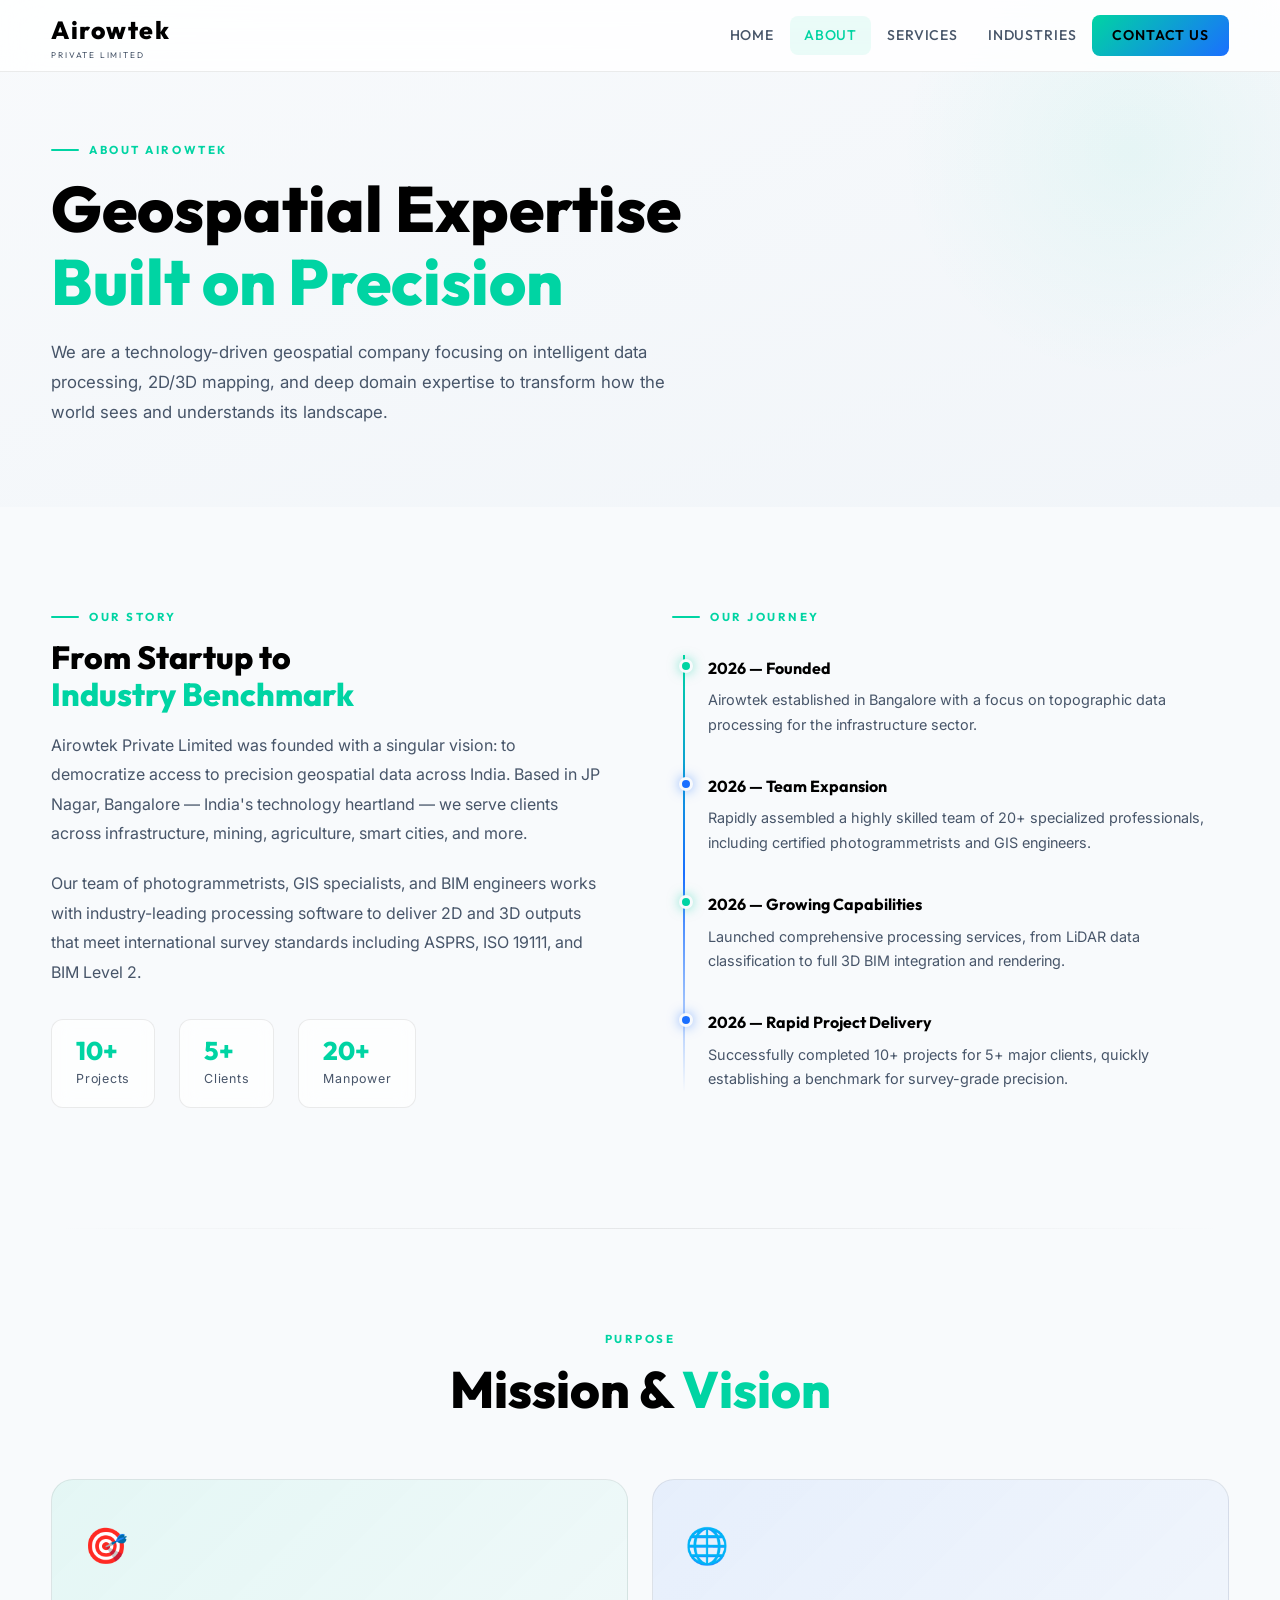
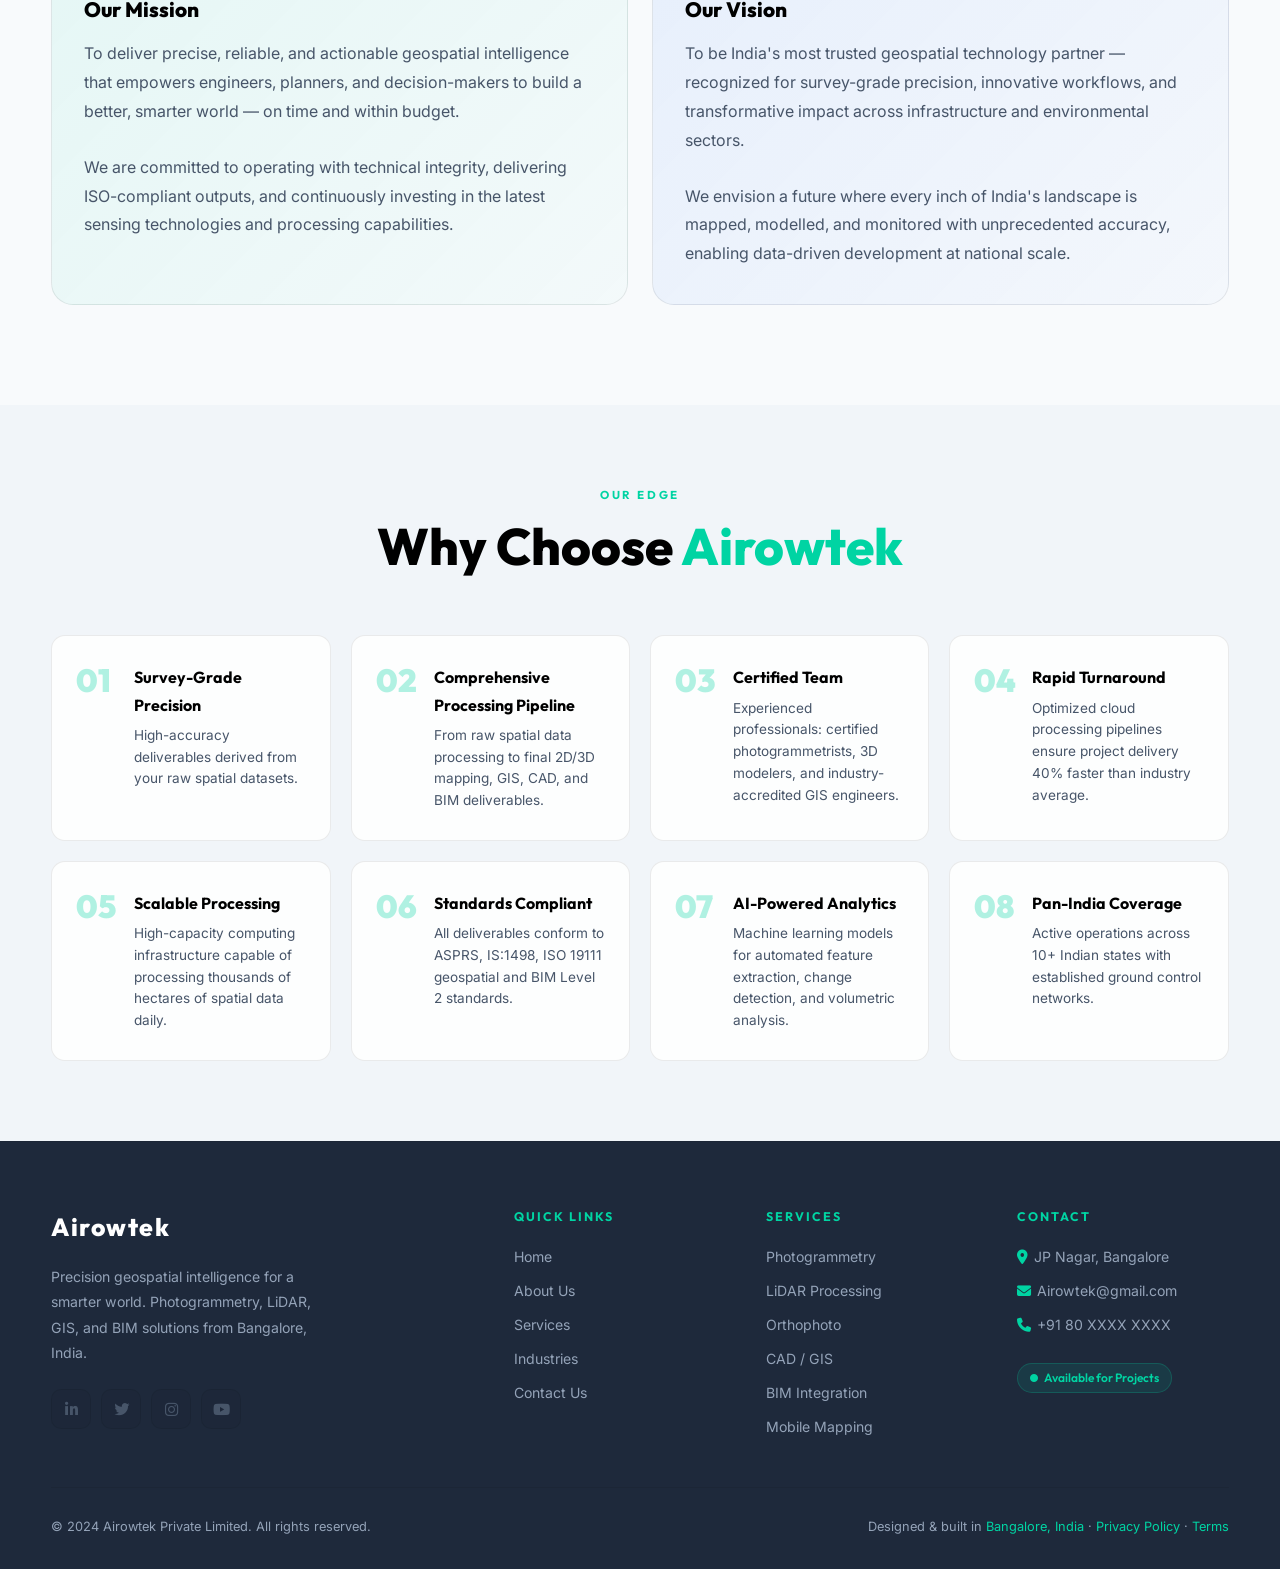
==== about.html @ 764749b4 "Add files via upload" ====
<!DOCTYPE html>
<html lang="en">
<head>
<meta charset="UTF-8">
<meta name="viewport" content="width=device-width, initial-scale=1.0">
<title>Airowtek Private Limited – Precision Geospatial Solutions</title>
<link rel="preconnect" href="https://fonts.googleapis.com">
<link rel="preconnect" href="https://fonts.gstatic.com" crossorigin>
<link href="https://fonts.googleapis.com/css2?family=Inter:wght@400;500;600;700;800&family=Outfit:wght@300;400;500;600;700;800;900&display=swap" rel="stylesheet">
<link rel="stylesheet" href="https://cdnjs.cloudflare.com/ajax/libs/font-awesome/6.5.0/css/all.min.css">
<link rel="stylesheet" href="style.css">
</head>
<body>

<div class="toast" id="toast">✓ Message sent successfully!</div>
<nav id="navbar">
  <div class="logo" href="index.html">
    <div>
      Airowtek
      <span class="logo-sub">Private Limited</span>
    </div>
  </div>
  <div class="nav-links">
    <a href="index.html" id="nav-home" class="active">Home</a>
    <a href="about.html" id="nav-about">About</a>
    <a href="services.html" id="nav-services">Services</a>
    <a href="industries.html" id="nav-industries">Industries</a>
    <a href="contact.html" id="nav-contact" class="nav-cta">Contact Us</a>
  </div>
  <div class="hamburger"  id="hamburger">
    <span></span><span></span><span></span>
  </div>
</nav>
<div class="mobile-menu" id="mobileMenu">
  <a onclick="showPage('home')">Home</a>
  <a onclick="showPage('about')">About</a>
  <a onclick="showPage('services')">Services</a>
  <a onclick="showPage('industries')">Industries</a>
  <a onclick="showPage('contact')">Contact Us</a>
</div>

<div class="page" id="about">
<section class="about-hero">
    <div style="max-width:1200px;margin:0 auto">
      <div class="section-tag">About Airowtek</div>
      <h1 class="section-title" style="font-size:clamp(2.2rem,5vw,4rem)">Geospatial Expertise<br><span>Built on Precision</span></h1>
      <p class="section-lead" style="max-width:620px">We are a technology-driven geospatial company focusing on intelligent data processing, 2D/3D mapping, and deep domain expertise to transform how the world sees and understands its landscape.</p>
    </div>
  </section>

  <!-- Company Overview -->
  <section class="section">
    <div style="max-width:1200px;margin:0 auto;display:grid;grid-template-columns:1fr 1fr;gap:64px;align-items:start">
      <div>
        <div class="section-tag">Our Story</div>
        <h2 class="section-title" style="font-size:2rem">From Startup to<br><span>Industry Benchmark</span></h2>
        <p style="color:var(--text-muted);line-height:1.85;margin-bottom:20px">
          Airowtek Private Limited was founded with a singular vision: to democratize access to precision geospatial data across India. Based in JP Nagar, Bangalore — India's technology heartland — we serve clients across infrastructure, mining, agriculture, smart cities, and more.
        </p>
        <p style="color:var(--text-muted);line-height:1.85;margin-bottom:32px">
          Our team of photogrammetrists, GIS specialists, and BIM engineers works with industry-leading processing software to deliver 2D and 3D outputs that meet international survey standards including ASPRS, ISO 19111, and BIM Level 2.
        </p>
        <div style="display:flex;gap:24px;flex-wrap:wrap">
          <div class="stat-card"><div class="num" style="font-size:1.6rem">10+</div><div class="label">Projects</div></div>
          <div class="stat-card"><div class="num" style="font-size:1.6rem">5+</div><div class="label">Clients</div></div>
          <div class="stat-card"><div class="num" style="font-size:1.6rem">20+</div><div class="label">Manpower</div></div>
        </div>
      </div>
      <div>
        <div class="section-tag" style="margin-bottom:28px">Our Journey</div>
        <div class="timeline">
          <div class="tl-item">
            <div class="tl-dot"></div>
            <h4>2026 — Founded</h4>
            <p>Airowtek established in Bangalore with a focus on topographic data processing for the infrastructure sector.</p>
          </div>
          <div class="tl-item">
            <div class="tl-dot" style="background:var(--blue-primary);box-shadow:0 0 12px rgba(26,111,255,0.5)"></div>
            <h4>2026 — Team Expansion</h4>
            <p>Rapidly assembled a highly skilled team of 20+ specialized professionals, including certified photogrammetrists and GIS engineers.</p>
          </div>
          <div class="tl-item">
            <div class="tl-dot"></div>
            <h4>2026 — Growing Capabilities</h4>
            <p>Launched comprehensive processing services, from LiDAR data classification to full 3D BIM integration and rendering.</p>
          </div>
          <div class="tl-item">
            <div class="tl-dot" style="background:var(--blue-primary);box-shadow:0 0 12px rgba(26,111,255,0.5)"></div>
            <h4>2026 — Rapid Project Delivery</h4>
            <p>Successfully completed 10+ projects for 5+ major clients, quickly establishing a benchmark for survey-grade precision.</p>
          </div>
        </div>
      </div>
    </div>
  </section>

  <div class="divider"></div>

  <!-- Mission & Vision -->
  <section class="section">
    <div style="max-width:1200px;margin:0 auto">
      <div class="section-header text-center">
        <div class="section-tag">Purpose</div>
        <h2 class="section-title">Mission & <span>Vision</span></h2>
      </div>
      <div class="mv-grid">
        <div class="mv-card mission">
          <div class="mv-icon">🎯</div>
          <h3>Our Mission</h3>
          <p>To deliver precise, reliable, and actionable geospatial intelligence that empowers engineers, planners, and decision-makers to build a better, smarter world — on time and within budget.</p>
          <br><p>We are committed to operating with technical integrity, delivering ISO-compliant outputs, and continuously investing in the latest sensing technologies and processing capabilities.</p>
        </div>
        <div class="mv-card vision">
          <div class="mv-icon">🌐</div>
          <h3>Our Vision</h3>
          <p>To be India's most trusted geospatial technology partner — recognized for survey-grade precision, innovative workflows, and transformative impact across infrastructure and environmental sectors.</p>
          <br><p>We envision a future where every inch of India's landscape is mapped, modelled, and monitored with unprecedented accuracy, enabling data-driven development at national scale.</p>
        </div>
      </div>
    </div>
  </section>

  <!-- Why Choose Us -->
  <section class="section" style="background:var(--navy-mid);padding:80px 4%">
    <div style="max-width:1200px;margin:0 auto">
      <div class="section-header text-center">
        <div class="section-tag">Our Edge</div>
        <h2 class="section-title">Why Choose <span>Airowtek</span></h2>
      </div>
      <div class="why-grid">
        <div class="why-item"><div class="why-num">01</div><div><h4>Survey-Grade Precision</h4><p>High-accuracy deliverables derived from your raw spatial datasets.</p></div></div>
        <div class="why-item"><div class="why-num">02</div><div><h4>Comprehensive Processing Pipeline</h4><p>From raw spatial data processing to final 2D/3D mapping, GIS, CAD, and BIM deliverables.</p></div></div>
        <div class="why-item"><div class="why-num">03</div><div><h4>Certified Team</h4><p>Experienced professionals: certified photogrammetrists, 3D modelers, and industry-accredited GIS engineers.</p></div></div>
        <div class="why-item"><div class="why-num">04</div><div><h4>Rapid Turnaround</h4><p>Optimized cloud processing pipelines ensure project delivery 40% faster than industry average.</p></div></div>
        <div class="why-item"><div class="why-num">05</div><div><h4>Scalable Processing</h4><p>High-capacity computing infrastructure capable of processing thousands of hectares of spatial data daily.</p></div></div>
        <div class="why-item"><div class="why-num">06</div><div><h4>Standards Compliant</h4><p>All deliverables conform to ASPRS, IS:1498, ISO 19111 geospatial and BIM Level 2 standards.</p></div></div>
        <div class="why-item"><div class="why-num">07</div><div><h4>AI-Powered Analytics</h4><p>Machine learning models for automated feature extraction, change detection, and volumetric analysis.</p></div></div>
        <div class="why-item"><div class="why-num">08</div><div><h4>Pan-India Coverage</h4><p>Active operations across 10+ Indian states with established ground control networks.</p></div></div>
      </div>
    </div>
  </section>
<footer>
    <div class="footer-grid">
      <div class="footer-brand">
        <div class="logo" style="cursor:default">
          Airowtek
        </div>
        <p>Precision geospatial intelligence for a smarter world. Photogrammetry, LiDAR, GIS, and BIM solutions from Bangalore, India.</p>
        <div class="footer-social">
          <a class="social-btn" href="#"><i class="fab fa-linkedin-in"></i></a>
          <a class="social-btn" href="#"><i class="fab fa-twitter"></i></a>
          <a class="social-btn" href="#"><i class="fab fa-instagram"></i></a>
          <a class="social-btn" href="#"><i class="fab fa-youtube"></i></a>
        </div>
      </div>
      <div class="footer-col">
        <h4>Quick Links</h4>
        <ul>
          <li><a href="index.html">Home</a></li>
          <li><a href="about.html">About Us</a></li>
          <li><a href="services.html">Services</a></li>
          <li><a href="industries.html">Industries</a></li>
          <li><a href="contact.html">Contact Us</a></li>
        </ul>
      </div>
      <div class="footer-col">
          <h4>Services</h4>
          <ul>
            <li>Photogrammetry</li>
            <li>LiDAR Processing</li>
            <li>Orthophoto</li>
          <li>CAD / GIS</li>
            <li>BIM Integration</li>
            <li>Mobile Mapping</li>
          </ul>
      </div>
      <div class="footer-col">
        <h4>Contact</h4>
        <ul>
          <li><i class="fas fa-map-marker-alt" style="color:var(--green-primary)"></i> JP Nagar, Bangalore</li>
          <li><i class="fas fa-envelope" style="color:var(--green-primary)"></i> Airowtek@gmail.com</li>
          <li><i class="fas fa-phone" style="color:var(--green-primary)"></i> +91 80 XXXX XXXX</li>
          <li style="margin-top:16px"><span class="pill-green"><i class="fas fa-circle" style="font-size:0.5rem"></i> Available for Projects</span></li>
        </ul>
      </div>
    </div>
    <div class="footer-bottom">
      <p>© 2024 Airowtek Private Limited. All rights reserved.</p>
      <p>Designed & built in <span style="color:var(--green-primary)">Bangalore, India</span> · <a href="#">Privacy Policy</a> · <a href="#">Terms</a></p>
    </div>
  </footer>
</div>



<script src="script.js"></script>
</body>
</html>
---- style.css ----
@import url('https://fonts.googleapis.com/css2?family=Inter:wght@800&display=swap');

/* ===================== RESET & VARIABLES ===================== */
*, *::before, *::after { box-sizing: border-box; margin: 0; padding: 0; }

:root {
  --green-primary: #00d4a3;
  --green-dark:    #00a880;
  --green-glow:    #00ffcc;
  --blue-primary:  #1a6fff;
  --blue-dark:     #0a3fa0;
  --blue-deep:     #e2e8f0;
  --navy:          #f8fafc;
  --navy-mid:      #f1f5f9;
  --navy-light:    #e2e8f0;
  --white:         #000000;
  --offwhite:      #000000;
  --text-muted:    #475569;
  --card-bg:       rgba(255, 255, 255, 0.85);
  --border:        rgba(0, 0, 0, 0.08);
  --font-display: 'Outfit', sans-serif;
  --font-body:    'Inter', sans-serif;
  --transition:   all 0.35s cubic-bezier(0.4, 0, 0.2, 1);
  --shadow-glow:  0 8px 30px rgba(0, 212, 163, 0.15);
  --shadow-blue:  0 8px 30px rgba(26, 111, 255, 0.15);
  --footer-bg:     #1e293b;
  --radius:       14px;
  --radius-lg:    22px;
}

html { scroll-behavior: smooth; font-size: 16px; }

body {
  font-family: var(--font-body);
  background: var(--navy);
  color: var(--offwhite);
  overflow-x: hidden;
  line-height: 1.7;
}

/* ===================== SCROLLBAR ===================== */
::-webkit-scrollbar { width: 5px; }
::-webkit-scrollbar-track { background: var(--navy); }
::-webkit-scrollbar-thumb { background: var(--green-primary); border-radius: 10px; }

/* ===================== PAGE SYSTEM ===================== */
.page { display: block; min-height: 100vh; animation: fadeIn 0.5s ease; }

@keyframes fadeIn { from { opacity: 0; transform: translateY(16px); } to { opacity: 1; transform: translateY(0); } }

/* ===================== NAVBAR ===================== */
nav {
  position: fixed; top: 0; left: 0; right: 0; z-index: 1000;
  display: flex; align-items: center; justify-content: space-between;
  padding: 0 4%; height: 72px;
  background: rgba(255, 255, 255, 0.85);
  backdrop-filter: blur(18px);
  border-bottom: 1px solid var(--border);
  transition: var(--transition);
}
nav.scrolled { background: rgba(255, 255, 255, 0.98); box-shadow: 0 4px 30px rgba(0,0,0,0.06); }

.logo {
  font-family: 'Inter', sans-serif;
  font-weight: 800;
  color: #000000;
  font-family: var(--font-display);
  font-weight: 800;
  font-size: 1.55rem;
  letter-spacing: 0.06em;
  cursor: pointer;
  display: flex; align-items: center; gap: 2px;
}
.logo-air { color: var(--white); }
.logo-ow { color: var(--green-primary); }
.logo-tek { color: var(--blue-primary); }
.logo-sub {
  font-size: 0.52rem;
  font-weight: 400;
  letter-spacing: 0.22em;
  color: var(--text-muted);
  display: block;
  margin-top: -4px;
  text-transform: uppercase;
}

.nav-links { display: flex; align-items: center; gap: 2px; }
.nav-links a {
  font-family: var(--font-display);
  font-weight: 500;
  font-size: 0.88rem;
  letter-spacing: 0.06em;
  color: var(--text-muted);
  text-decoration: none;
  padding: 8px 14px;
  border-radius: 8px;
  cursor: pointer;
  transition: var(--transition);
  text-transform: uppercase;
}
.nav-links a:hover, .nav-links a.active {
  color: var(--green-primary);
  background: rgba(0, 212, 163, 0.08);
}

.nav-cta {
  background: linear-gradient(135deg, var(--green-primary), var(--blue-primary)) !important;
  color: #000000 !important;
  padding: 9px 20px !important;
  border-radius: 8px !important;
  font-weight: 600 !important;
}
.nav-cta:hover { transform: translateY(-1px); box-shadow: 0 4px 20px rgba(0,212,163,0.3) !important; }

.hamburger { display: none; flex-direction: column; gap: 5px; cursor: pointer; padding: 8px; }
.hamburger span { display: block; width: 24px; height: 2px; background: var(--green-primary); border-radius: 2px; transition: var(--transition); }
.mobile-menu {
  display: none; position: fixed; top: 72px; left: 0; right: 0; z-index: 999;
  background: rgba(255, 255, 255, 0.98); backdrop-filter: blur(20px);
  padding: 20px 5%; border-bottom: 1px solid var(--border);
  flex-direction: column; gap: 4px;
}
.mobile-menu.open { display: flex; }
.mobile-menu a {
  font-family: var(--font-display); font-weight: 500; font-size: 0.95rem;
  color: var(--text-muted); text-decoration: none; padding: 12px 16px;
  border-radius: 8px; cursor: pointer; letter-spacing: 0.06em;
  text-transform: uppercase; transition: var(--transition);
}
.mobile-menu a:hover, .mobile-menu a.active { color: var(--green-primary); background: rgba(0,212,163,0.08); }

/* ===================== BUTTONS ===================== */
.btn {
  display: inline-flex; align-items: center; gap: 8px;
  font-family: var(--font-display); font-weight: 600; font-size: 0.9rem;
  letter-spacing: 0.06em; text-transform: uppercase;
  padding: 14px 28px; border-radius: 8px;
  cursor: pointer; border: none; text-decoration: none;
  transition: var(--transition); white-space: nowrap;
}
.btn-primary {
  background: linear-gradient(135deg, var(--green-primary) 0%, var(--green-dark) 100%);
  color: #000000; box-shadow: 0 4px 24px rgba(0,212,163,0.3);
}
.btn-primary:hover { transform: translateY(-2px); box-shadow: 0 8px 36px rgba(0,212,163,0.45); }
.btn-outline {
  background: transparent; color: var(--offwhite);
  border: 1.5px solid rgba(0,0,0,0.15);
}
.btn-outline:hover { border-color: var(--green-primary); color: var(--green-primary); background: rgba(0,212,163,0.06); transform: translateY(-2px); }

/* ===================== SECTION COMMON ===================== */
.section { padding: 100px 4%; position: relative; }
.section-tag {
  font-family: var(--font-display); font-size: 0.72rem; font-weight: 700;
  letter-spacing: 0.22em; text-transform: uppercase;
  color: var(--green-primary); margin-bottom: 12px;
  display: flex; align-items: center; gap: 10px;
}
.section-tag::before { content: ''; display: block; width: 28px; height: 2px; background: var(--green-primary); border-radius: 2px; }
.section-title {
  font-family: var(--font-display); font-size: clamp(2rem, 4vw, 3.2rem);
  font-weight: 800; line-height: 1.15; color: var(--white); margin-bottom: 18px;
}
.section-title span { color: var(--green-primary); }
.section-lead {
  font-size: 1.05rem; color: var(--text-muted); max-width: 580px; line-height: 1.8;
}
.section-header { margin-bottom: 60px; }
.text-center { text-align: center; }
.text-center .section-tag { justify-content: center; }
.text-center .section-tag::before { display: none; }
.text-center .section-lead { margin: 0 auto; }

/* ===================== GRID SYSTEMS ===================== */
.grid-2 { display: grid; grid-template-columns: 1fr 1fr; gap: 32px; align-items: center; }
.grid-3 { display: grid; grid-template-columns: repeat(3, 1fr); gap: 28px; }
.grid-4 { display: grid; grid-template-columns: repeat(4, 1fr); gap: 24px; }

/* ===================== CARDS ===================== */
.card {
  background: var(--card-bg);
  border: 1px solid var(--border);
  border-radius: var(--radius-lg);
  overflow: hidden;
  transition: var(--transition);
  position: relative;
}
.card:hover {
  border-color: rgba(0,212,163,0.35);
  transform: translateY(-6px);
  box-shadow: var(--shadow-glow);
}

/* ===================== HOME PAGE ===================== */
#home { display: block; }

.hero {
  position: relative; min-height: 100vh;
  display: flex; align-items: center;
  overflow: hidden;
}

/* Animated geo background */
.hero-bg {
  position: absolute; inset: 0; z-index: 0;
  background: linear-gradient(135deg, #f8fafc 0%, #f1f5f9 40%, #e2e8f0 70%, #f8fafc 100%);
}
.hero-bg::before {
  content: '';
  position: absolute; inset: 0;
  background: radial-gradient(ellipse 80% 60% at 70% 40%, rgba(26,111,255,0.08) 0%, transparent 60%),
              radial-gradient(ellipse 60% 80% at 20% 70%, rgba(0,212,163,0.06) 0%, transparent 55%);
}

/* SVG grid overlay */
.hero-grid {
  position: absolute; inset: 0; z-index: 1; overflow: hidden; opacity: 0.35;
}

.hero-content {
  position: relative; z-index: 3;
  padding: 0 4%; max-width: 1200px; margin: 0 auto; width: 100%;
  padding-top: 72px;
}
.hero-eyebrow {
  display: inline-flex; align-items: center; gap: 10px;
  font-family: var(--font-display); font-size: 0.72rem;
  font-weight: 700; letter-spacing: 0.26em; text-transform: uppercase;
  color: var(--green-primary);
  background: rgba(0,212,163,0.08);
  border: 1px solid rgba(0,212,163,0.22);
  padding: 8px 18px; border-radius: 100px;
  margin-bottom: 28px;
}
.hero-eyebrow span { width: 6px; height: 6px; background: var(--green-primary); border-radius: 50%; display: inline-block; animation: pulse-dot 2s infinite; }
@keyframes pulse-dot { 0%,100%{opacity:1;transform:scale(1)} 50%{opacity:0.5;transform:scale(1.5)} }

.hero-title {
  font-family: var(--font-display); font-size: clamp(2.8rem, 6vw, 5.2rem);
  font-weight: 900; line-height: 1.08; letter-spacing: -0.02em;
  color: var(--white); margin-bottom: 10px;
}
.hero-title .highlight {
  background: linear-gradient(90deg, var(--green-primary), var(--blue-primary));
  -webkit-background-clip: text;
  background-clip: text;
  -webkit-text-fill-color: transparent;
}
.hero-subtitle {
  font-family: var(--font-display); font-size: clamp(1.4rem, 2.5vw, 2rem);
  font-weight: 300; color: rgba(255,255,255,0.55); margin-bottom: 28px;
  letter-spacing: 0.04em;
}
.hero-desc {
  font-size: 1.05rem; color: var(--text-muted); max-width: 520px;
  line-height: 1.85; margin-bottom: 44px;
}
.hero-btns { display: flex; gap: 16px; flex-wrap: wrap; }

/* Floating stat cards */
.hero-stats {
  display: flex; gap: 20px; margin-top: 60px; flex-wrap: wrap;
}
.stat-card {
  background: rgba(255,255,255,0.7);
  border: 1px solid var(--border);
  border-radius: 12px; padding: 18px 24px;
  backdrop-filter: blur(10px);
}
.stat-card .num {
  font-family: var(--font-display); font-size: 1.9rem; font-weight: 800;
  color: var(--green-primary); line-height: 1;
}
.stat-card .label { font-size: 0.78rem; color: var(--text-muted); margin-top: 4px; letter-spacing: 0.06em; }

/* Floating geo elements */
.geo-float {
  position: absolute; right: 4%; top: 50%; transform: translateY(-50%);
  z-index: 2; width: min(440px, 40vw);
}

.scroll-indicator {
  position: absolute; bottom: 36px; left: 50%; transform: translateX(-50%);
  z-index: 4; display: flex; flex-direction: column; align-items: center; gap: 8px;
  font-family: var(--font-display); font-size: 0.65rem; letter-spacing: 0.2em;
  text-transform: uppercase; color: var(--text-muted); cursor: pointer;
  animation: bounce-up 2.5s ease-in-out infinite;
}
.scroll-indicator::after {
  content: ''; display: block; width: 1px; height: 48px;
  background: linear-gradient(to bottom, var(--green-primary), transparent);
}
@keyframes bounce-up { 0%,100%{transform:translateX(-50%) translateY(0)} 50%{transform:translateX(-50%) translateY(-8px)} }

/* Intro strip */
.intro-strip {
  background: var(--navy-mid);
  border-top: 1px solid var(--border);
  border-bottom: 1px solid var(--border);
  padding: 60px 4%;
}
.intro-inner { max-width: 1200px; margin: 0 auto; }

/* Feature strips */
.feature-row { display: flex; gap: 40px; flex-wrap: wrap; margin-top: 48px; }
.feature-item { flex: 1; min-width: 200px; display: flex; gap: 16px; align-items: flex-start; }
.feat-icon {
  width: 48px; height: 48px; flex-shrink: 0;
  background: rgba(0,212,163,0.1); border: 1px solid var(--border);
  border-radius: 12px; display: flex; align-items: center; justify-content: center;
  color: var(--green-primary); font-size: 1.2rem;
}
.feat-text h4 { font-family: var(--font-display); font-size: 0.95rem; font-weight: 700; color: var(--white); margin-bottom: 4px; }
.feat-text p { font-size: 0.85rem; color: var(--text-muted); line-height: 1.6; }

/* Services preview */
.services-preview-grid {
  display: grid; grid-template-columns: repeat(auto-fit, minmax(220px, 1fr)); gap: 20px;
}
.srv-card {
  background: var(--card-bg);
  border: 1px solid var(--border);
  border-radius: var(--radius);
  padding: 28px 24px; cursor: pointer;
  transition: var(--transition);
  position: relative; overflow: hidden;
}
.srv-card::before {
  content: ''; position: absolute; bottom: 0; left: 0; right: 0; height: 3px;
  background: linear-gradient(90deg, var(--green-primary), var(--blue-primary));
  transform: scaleX(0); transform-origin: left; transition: var(--transition);
}
.srv-card:hover { border-color: rgba(0,212,163,0.3); transform: translateY(-5px); box-shadow: var(--shadow-glow); }
.srv-card:hover::before { transform: scaleX(1); }
.srv-icon { font-size: 2rem; margin-bottom: 14px; }
.srv-card h3 { font-family: var(--font-display); font-size: 1.05rem; font-weight: 700; color: var(--white); margin-bottom: 8px; }
.srv-card p { font-size: 0.85rem; color: var(--text-muted); line-height: 1.6; }

/* Testimonials */
.testi-grid { display: grid; grid-template-columns: repeat(auto-fit, minmax(280px,1fr)); gap: 24px; }
.testi-card {
  background: var(--card-bg); border: 1px solid var(--border);
  border-radius: var(--radius-lg); padding: 32px;
}
.testi-stars { color: #fbbf24; margin-bottom: 16px; font-size: 0.9rem; }
.testi-text { font-size: 0.95rem; color: var(--text-muted); line-height: 1.8; font-style: italic; margin-bottom: 20px; }
.testi-author { display: flex; align-items: center; gap: 12px; }
.testi-avatar {
  width: 42px; height: 42px; border-radius: 50%;
  background: linear-gradient(135deg, var(--green-primary), var(--blue-primary));
  display: flex; align-items: center; justify-content: center;
  font-family: var(--font-display); font-weight: 700; color: #000000; font-size: 0.9rem;
}
.testi-info .name { font-family: var(--font-display); font-weight: 700; font-size: 0.9rem; color: var(--white); }
.testi-info .role { font-size: 0.78rem; color: var(--text-muted); }

/* CTA Section */
.cta-section {
  margin: 0 4% 80px;
  background: linear-gradient(135deg, var(--navy-light) 0%, rgba(26,111,255,0.12) 50%, rgba(0,212,163,0.08) 100%);
  border: 1px solid var(--border);
  border-radius: var(--radius-lg);
  padding: 72px 60px;
  text-align: center;
  position: relative; overflow: hidden;
}
.cta-section::before {
  content: ''; position: absolute; top: -60px; right: -60px;
  width: 200px; height: 200px; border-radius: 50%;
  background: radial-gradient(circle, rgba(0,212,163,0.12), transparent 70%);
}
.cta-section::after {
  content: ''; position: absolute; bottom: -60px; left: -60px;
  width: 200px; height: 200px; border-radius: 50%;
  background: radial-gradient(circle, rgba(26,111,255,0.12), transparent 70%);
}

/* ===================== ABOUT PAGE ===================== */
.about-hero {
  padding: 140px 4% 80px;
  background: linear-gradient(160deg, var(--navy) 0%, var(--navy-mid) 100%);
  position: relative; overflow: hidden;
}
.about-hero::before {
  content: ''; position: absolute; right: -100px; top: -100px;
  width: 500px; height: 500px; border-radius: 50%;
  background: radial-gradient(circle, rgba(0,212,163,0.06), transparent 65%);
}

.about-grid { max-width: 1200px; margin: 0 auto; }

.timeline { position: relative; padding-left: 36px; }
.timeline::before {
  content: ''; position: absolute; left: 11px; top: 0; bottom: 0; width: 2px;
  background: linear-gradient(to bottom, var(--green-primary), var(--blue-primary), transparent);
}
.tl-item { position: relative; margin-bottom: 36px; }
.tl-dot {
  position: absolute; left: -29px; top: 4px;
  width: 14px; height: 14px; border-radius: 50%;
  background: var(--green-primary); border: 3px solid var(--navy);
  box-shadow: 0 0 12px rgba(0,212,163,0.5);
}
.tl-item h4 { font-family: var(--font-display); font-weight: 700; color: var(--white); margin-bottom: 6px; }
.tl-item p { font-size: 0.9rem; color: var(--text-muted); line-height: 1.7; }

.mv-grid { display: grid; grid-template-columns: 1fr 1fr; gap: 24px; }
.mv-card {
  padding: 36px 32px;
  border-radius: var(--radius-lg);
  border: 1px solid var(--border);
  position: relative; overflow: hidden;
}
.mv-card.mission { background: linear-gradient(135deg, rgba(0,212,163,0.08), rgba(0,212,163,0.02)); }
.mv-card.vision  { background: linear-gradient(135deg, rgba(26,111,255,0.08), rgba(26,111,255,0.02)); }
.mv-card .mv-icon { font-size: 2.2rem; margin-bottom: 16px; }
.mv-card h3 { font-family: var(--font-display); font-size: 1.3rem; font-weight: 800; color: var(--white); margin-bottom: 12px; }
.mv-card p { color: var(--text-muted); line-height: 1.8; }

.why-grid { display: grid; grid-template-columns: repeat(auto-fit, minmax(240px, 1fr)); gap: 20px; }
.why-item {
  background: var(--card-bg); border: 1px solid var(--border);
  border-radius: var(--radius); padding: 28px 24px;
  display: flex; gap: 16px; align-items: flex-start;
  transition: var(--transition);
}
.why-item:hover { border-color: rgba(0,212,163,0.3); transform: translateY(-3px); }
.why-num {
  font-family: var(--font-display); font-size: 2rem; font-weight: 900;
  color: rgba(0,212,163,0.3); line-height: 1; flex-shrink: 0; min-width: 42px;
}
.why-item h4 { font-family: var(--font-display); font-weight: 700; color: var(--white); margin-bottom: 6px; }
.why-item p { font-size: 0.85rem; color: var(--text-muted); line-height: 1.6; }

.team-strip {
  background: var(--navy-mid);
  border-top: 1px solid var(--border);
  border-bottom: 1px solid var(--border);
  padding: 70px 4%;
}

/* ===================== SERVICES PAGE ===================== */
.services-hero {
  padding: 140px 4% 80px;
  background: linear-gradient(160deg, var(--navy) 0%, var(--navy-mid) 100%);
  position: relative;
}
.services-hero::after {
  content: ''; position: absolute; left: 0; right: 0; bottom: 0; height: 1px;
  background: linear-gradient(90deg, transparent, var(--green-primary), transparent);
}

.service-detail {
  padding: 80px 4%;
  border-bottom: 1px solid var(--border);
  max-width: 1200px; margin: 0 auto;
}
.service-detail:last-child { border-bottom: none; }

.service-layout {
  display: grid; grid-template-columns: 1fr 1fr;
  gap: 60px; align-items: center;
}
.service-layout.reverse { direction: rtl; }
.service-layout.reverse > * { direction: ltr; }

.service-img-wrap {
  position: relative; border-radius: var(--radius-lg); overflow: hidden;
  aspect-ratio: 4/3;
  background: var(--navy-light);
  border: 1px solid var(--border);
}
.service-img-wrap svg { width: 100%; height: 100%; }

.service-num {
  font-family: var(--font-display); font-size: 4rem; font-weight: 900;
  color: rgba(0,212,163,0.08); line-height: 1; margin-bottom: -10px;
}
.service-name {
  font-family: var(--font-display); font-size: 1.8rem; font-weight: 800;
  color: var(--white); margin-bottom: 14px;
}
.service-name span { color: var(--green-primary); }
.service-desc { color: var(--text-muted); line-height: 1.85; margin-bottom: 28px; }

.benefit-tags { display: flex; flex-wrap: wrap; gap: 8px; margin-bottom: 24px; }
.tag {
  font-family: var(--font-display); font-size: 0.72rem; font-weight: 600;
  letter-spacing: 0.06em; text-transform: uppercase;
  padding: 6px 14px; border-radius: 100px;
  background: rgba(0,212,163,0.1); color: var(--green-primary);
  border: 1px solid rgba(0,212,163,0.2);
}
.tag.blue {
  background: rgba(26,111,255,0.1); color: #6baeff; border-color: rgba(26,111,255,0.2);
}

.app-list { list-style: none; display: flex; flex-direction: column; gap: 8px; }
.app-list li {
  display: flex; align-items: center; gap: 10px;
  font-size: 0.9rem; color: var(--text-muted);
}
.app-list li::before { content: '→'; color: var(--green-primary); font-size: 0.85rem; }

/* ===================== INDUSTRIES PAGE ===================== */
.ind-hero {
  padding: 140px 4% 80px;
  background: linear-gradient(160deg, var(--navy) 0%, var(--navy-mid) 100%);
}

.ind-grid {
  display: grid; grid-template-columns: repeat(auto-fit, minmax(320px, 1fr)); gap: 24px;
  max-width: 1200px; margin: 0 auto;
}
.ind-card {
  border-radius: var(--radius-lg); overflow: hidden;
  border: 1px solid var(--border);
  background: var(--card-bg);
  transition: var(--transition);
  cursor: pointer;
  position: relative;
}
.ind-card:hover { transform: translateY(-8px); box-shadow: var(--shadow-glow); border-color: rgba(0,212,163,0.3); }
.ind-card-visual {
  height: 180px; position: relative; overflow: hidden;
  display: flex; align-items: center; justify-content: center;
}
.ind-card-body { padding: 28px 26px; }
.ind-card-body h3 {
  font-family: var(--font-display); font-size: 1.15rem; font-weight: 800;
  color: var(--white); margin-bottom: 8px; display: flex; align-items: center; gap: 10px;
}
.ind-card-body p { font-size: 0.88rem; color: var(--text-muted); line-height: 1.7; margin-bottom: 16px; }
.ind-tags { display: flex; flex-wrap: wrap; gap: 6px; }
.ind-tag {
  font-size: 0.7rem; font-family: var(--font-display); font-weight: 600;
  letter-spacing: 0.06em; text-transform: uppercase;
  padding: 4px 10px; border-radius: 100px;
  background: rgba(0,212,163,0.08); color: var(--green-primary);
  border: 1px solid rgba(0,212,163,0.15);
}

/* ===================== CONTACT PAGE ===================== */
.contact-hero {
  padding: 140px 4% 80px;
  background: linear-gradient(160deg, var(--navy) 0%, var(--navy-mid) 100%);
}

.contact-layout {
  display: grid; grid-template-columns: 1fr 1.5fr; gap: 48px;
  max-width: 1200px; margin: 0 auto; padding: 0 4% 80px;
}

.contact-info-card {
  background: var(--card-bg); border: 1px solid var(--border);
  border-radius: var(--radius-lg); padding: 40px 36px;
  height: fit-content;
}
.contact-info-card h3 { font-family: var(--font-display); font-size: 1.4rem; font-weight: 800; color: var(--white); margin-bottom: 8px; }
.contact-info-card p { color: var(--text-muted); font-size: 0.9rem; margin-bottom: 32px; }

.contact-item { display: flex; gap: 16px; align-items: flex-start; margin-bottom: 28px; }
.ci-icon {
  width: 42px; height: 42px; flex-shrink: 0;
  background: rgba(0,212,163,0.1); border: 1px solid var(--border);
  border-radius: 10px; display: flex; align-items: center; justify-content: center;
  color: var(--green-primary); font-size: 1rem;
}
.ci-text .ci-label { font-size: 0.72rem; font-family: var(--font-display); font-weight: 700; letter-spacing: 0.12em; text-transform: uppercase; color: var(--text-muted); margin-bottom: 4px; }
.ci-text .ci-val { font-size: 0.92rem; color: var(--offwhite); line-height: 1.6; }

.social-row { display: flex; gap: 10px; margin-top: 32px; padding-top: 24px; border-top: 1px solid var(--border); }
.social-btn {
  width: 40px; height: 40px; border-radius: 10px;
  background: rgba(0,0,0,0.03); border: 1px solid var(--border);
  display: flex; align-items: center; justify-content: center;
  color: var(--text-muted); font-size: 0.95rem; cursor: pointer;
  transition: var(--transition); text-decoration: none;
}
.social-btn:hover { background: rgba(0,212,163,0.1); color: var(--green-primary); border-color: rgba(0,212,163,0.3); }

.contact-form-card {
  background: var(--card-bg); border: 1px solid var(--border);
  border-radius: var(--radius-lg); padding: 44px 40px;
}
.contact-form-card h3 { font-family: var(--font-display); font-size: 1.4rem; font-weight: 800; color: var(--white); margin-bottom: 8px; }
.contact-form-card > p { color: var(--text-muted); font-size: 0.9rem; margin-bottom: 32px; }

.form-row { display: grid; grid-template-columns: 1fr 1fr; gap: 18px; }
.form-group { display: flex; flex-direction: column; gap: 8px; margin-bottom: 18px; }
.form-group label { font-family: var(--font-display); font-size: 0.78rem; font-weight: 700; letter-spacing: 0.1em; text-transform: uppercase; color: var(--text-muted); }
.form-group input, .form-group select, .form-group textarea {
  background: rgba(0,0,0,0.02);
  border: 1.5px solid var(--border);
  border-radius: 10px; padding: 14px 16px;
  color: var(--white); font-family: var(--font-body); font-size: 0.92rem;
  outline: none; transition: var(--transition); resize: vertical;
}
.form-group input::placeholder, .form-group textarea::placeholder { color: var(--text-muted); opacity: 0.6; }
.form-group input:focus, .form-group select, .form-group textarea:focus {
  border-color: var(--green-primary);
  background: rgba(0,212,163,0.04);
  box-shadow: 0 0 0 3px rgba(0,212,163,0.08);
}
.form-group select option { background: var(--navy-mid); }
.form-group textarea { min-height: 130px; }

.map-wrap {
  max-width: 1200px; margin: 0 auto 80px; padding: 0 4%;
}
.map-wrap h3 { font-family: var(--font-display); font-size: 1.2rem; font-weight: 700; color: var(--white); margin-bottom: 20px; }
.map-embed {
  border-radius: var(--radius-lg); overflow: hidden;
  border: 1px solid var(--border); height: 380px;
}
.map-embed iframe { width: 100%; height: 100%; border: none; }

/* ===================== FOOTER ===================== */
footer {
  background: var(--footer-bg);
  border-top: 1px solid var(--border);
  padding: 64px 4% 32px;
  color: #f8fafc;
}
.footer-grid {
  display: grid; grid-template-columns: 2fr 1fr 1fr 1fr; gap: 40px;
  max-width: 1200px; margin: 0 auto;
  padding-bottom: 48px; border-bottom: 1px solid var(--border);
}
.footer-brand .logo { color: #ffffff; }
.footer-brand p { font-size: 0.88rem; color: #94a3b8; line-height: 1.8; margin: 16px 0 24px; max-width: 280px; }
.footer-col h4 {
  font-family: var(--font-display); font-size: 0.78rem; font-weight: 700;
  letter-spacing: 0.16em; text-transform: uppercase; color: var(--green-primary);
  margin-bottom: 18px;
}
.footer-col ul { list-style: none; display: flex; flex-direction: column; gap: 10px; }
.footer-col ul li a, .footer-col ul li {
  font-size: 0.88rem; color: #94a3b8; cursor: pointer;
  text-decoration: none; transition: var(--transition);
  display: flex; align-items: center; gap: 6px;
}
.footer-col ul li a:hover { color: var(--green-primary); padding-left: 4px; }
.footer-social { display: flex; gap: 10px; margin-top: 4px; }
.footer-bottom {
  display: flex; justify-content: space-between; align-items: center;
  padding-top: 28px; flex-wrap: wrap; gap: 12px;
  max-width: 1200px; margin: 0 auto;
}
.footer-bottom p { font-size: 0.8rem; color: #94a3b8; }
.footer-bottom a { color: var(--green-primary); text-decoration: none; }

/* ===================== SECTION DIVIDER ===================== */
.divider {
  height: 1px;
  background: linear-gradient(90deg, transparent, var(--border), transparent);
  margin: 0 4%;
}

/* ===================== DECORATIVE ===================== */
.geo-badge {
  display: inline-flex; align-items: center; gap: 6px;
  font-family: var(--font-display); font-size: 0.7rem; font-weight: 700;
  letter-spacing: 0.14em; text-transform: uppercase;
  color: var(--text-muted); background: rgba(0,0,0,0.04);
  border: 1px solid var(--border); padding: 6px 12px; border-radius: 100px;
}
.pill-green {
  display: inline-flex; align-items: center; gap: 6px;
  background: rgba(0,212,163,0.1); color: var(--green-primary);
  border: 1px solid rgba(0,212,163,0.2); padding: 4px 12px;
  border-radius: 100px; font-size: 0.75rem; font-weight: 600; font-family: var(--font-display);
}
.gradient-text {
  background: linear-gradient(90deg, var(--green-primary), var(--blue-primary));
  -webkit-background-clip: text;
  background-clip: text;
  -webkit-text-fill-color: transparent;
}

/* ===================== ANIMATIONS ===================== */
.reveal {
  opacity: 0; transform: translateY(30px); transition: opacity 0.7s ease, transform 0.7s ease;
}
.reveal.visible { opacity: 1; transform: translateY(0); }

/* ===================== TOAST ===================== */
.toast {
  position: fixed; bottom: 30px; right: 30px; z-index: 9999;
  background: var(--green-primary); color: #000000;
  padding: 14px 24px; border-radius: 10px;
  font-family: var(--font-display); font-weight: 700; font-size: 0.9rem;
  transform: translateY(80px); opacity: 0; transition: all 0.4s ease;
  pointer-events: none;
}
.toast.show { transform: translateY(0); opacity: 1; }

/* ===================== RESPONSIVE ===================== */
@media(max-width:1024px) {
  .service-layout, .service-layout.reverse { grid-template-columns: 1fr; direction: ltr; }
  .contact-layout { grid-template-columns: 1fr; }
  .footer-grid { grid-template-columns: 1fr 1fr; }
}
@media(max-width:768px) {
  .nav-links { display: none; }
  .hamburger { display: flex; }
  .grid-2, .grid-3, .grid-4 { grid-template-columns: 1fr; }
  .mv-grid { grid-template-columns: 1fr; }
  .form-row { grid-template-columns: 1fr; }
  .footer-grid { grid-template-columns: 1fr; }
  .hero-title { font-size: 2.4rem; }
  .cta-section { padding: 48px 28px; }
  .geo-float { display: none; }
  .footer-bottom { flex-direction: column; text-align: center; }
}
@media(max-width:480px) {
  .hero-btns { flex-direction: column; }
  .section { padding: 70px 5%; }
}
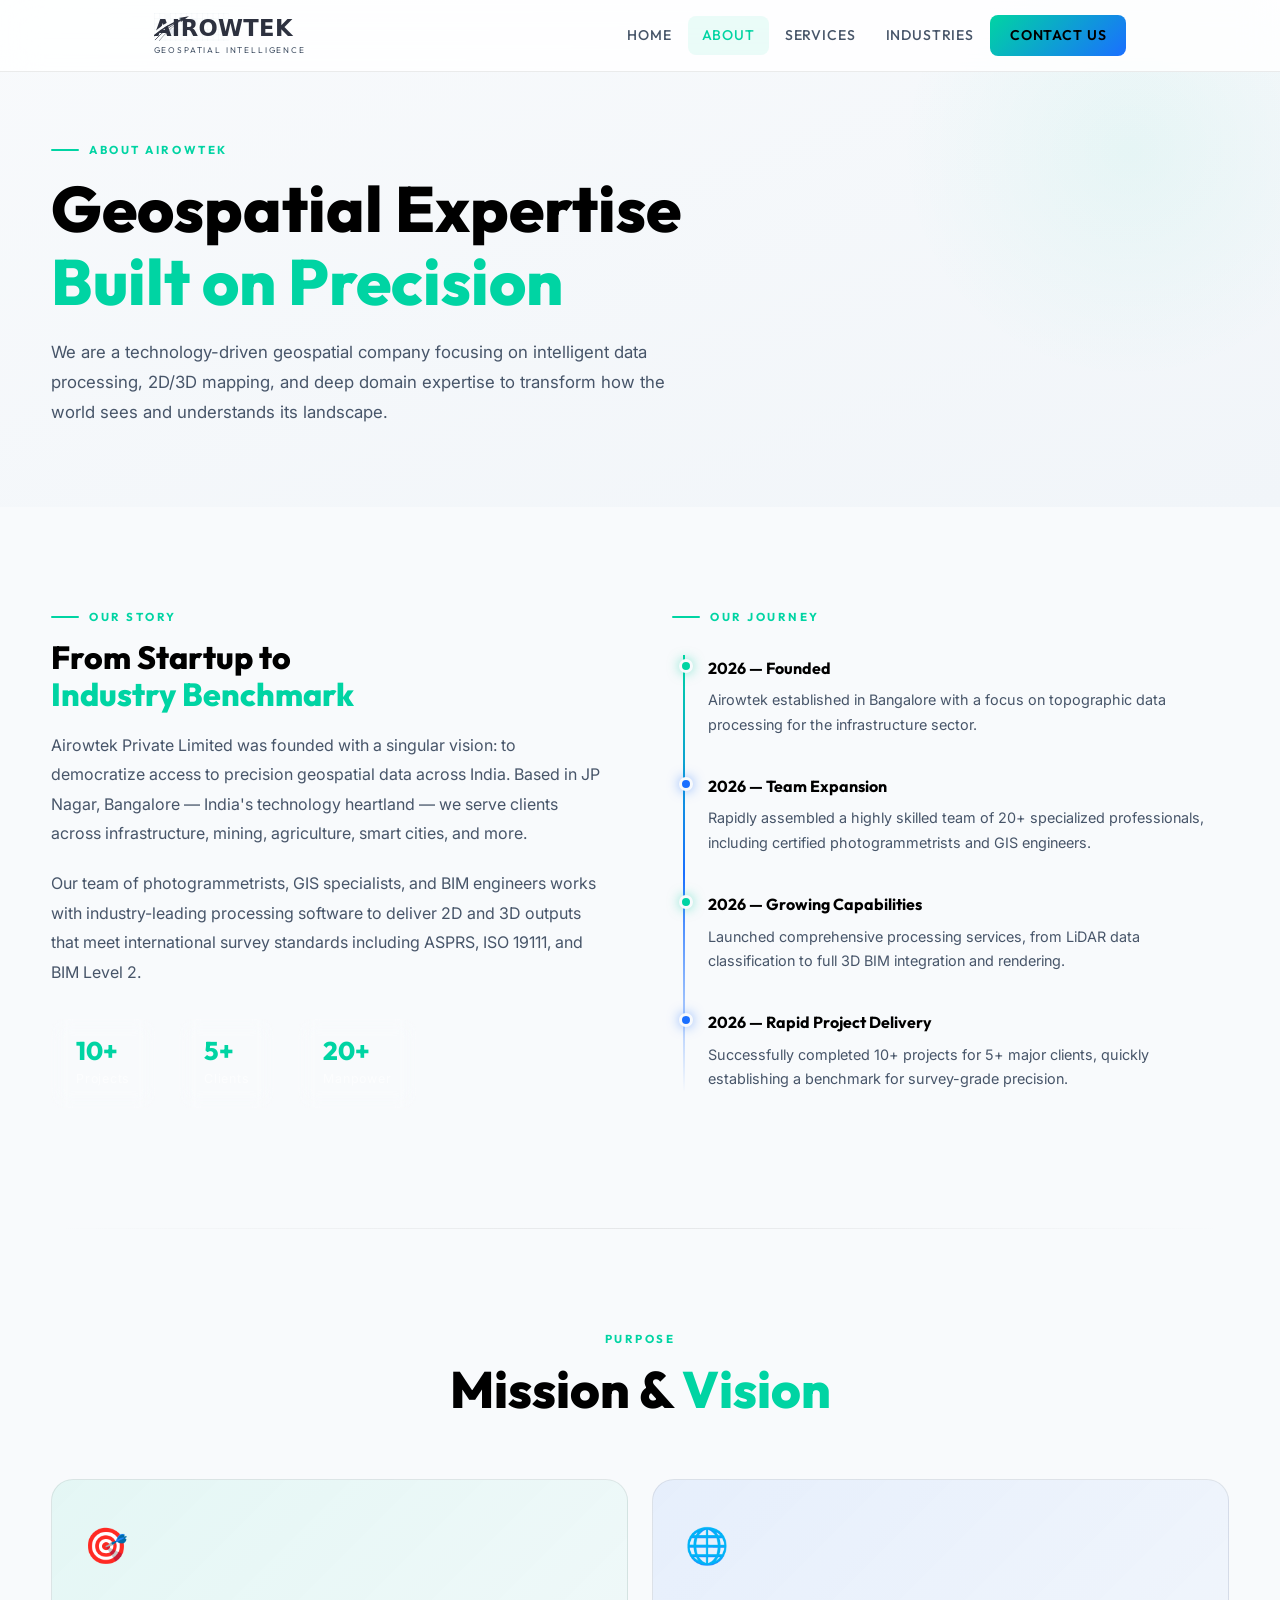
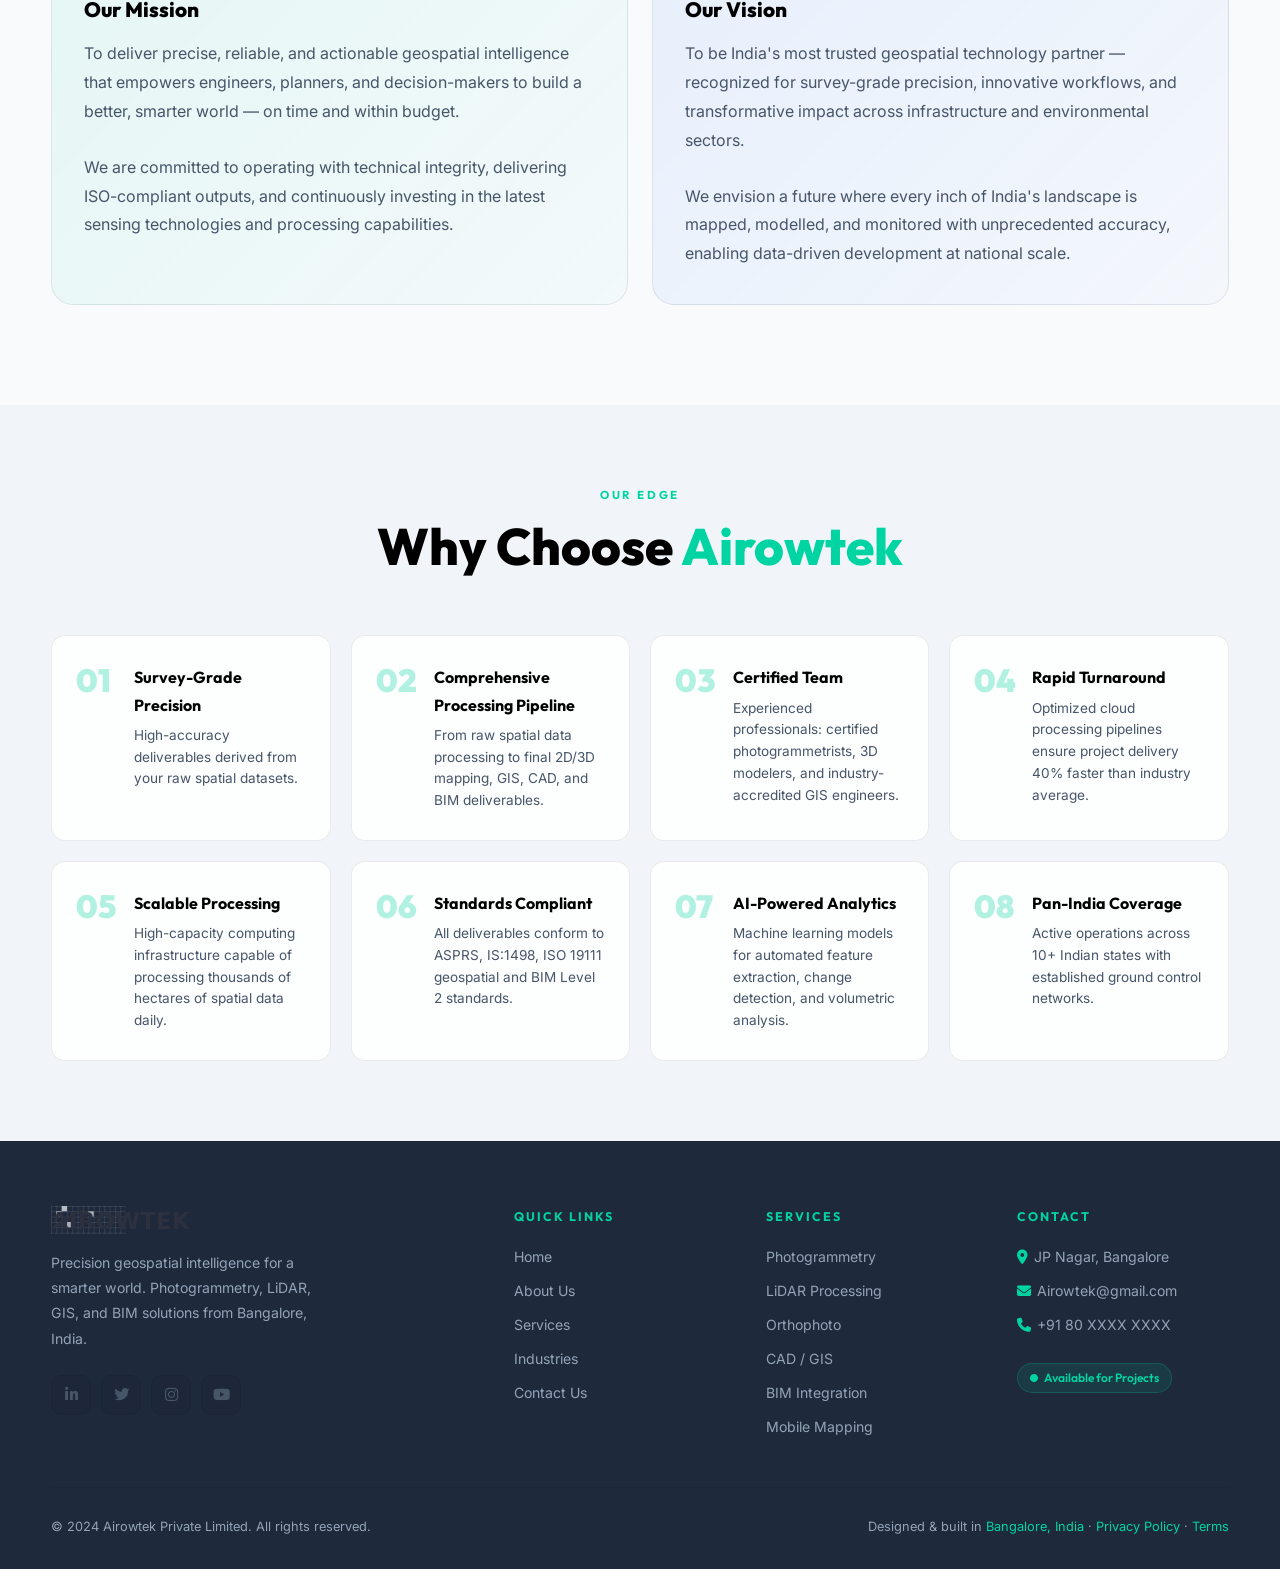
==== commit 1a9e3ef7: "Add files via upload" ====
--- a/about.html
+++ b/about.html
@@ -1,198 +1,284 @@
 <!DOCTYPE html>
 <html lang="en">
+
 <head>
-<meta charset="UTF-8">
-<meta name="viewport" content="width=device-width, initial-scale=1.0">
-<title>Airowtek Private Limited – Precision Geospatial Solutions</title>
-<link rel="preconnect" href="https://fonts.googleapis.com">
-<link rel="preconnect" href="https://fonts.gstatic.com" crossorigin>
-<link href="https://fonts.googleapis.com/css2?family=Inter:wght@400;500;600;700;800&family=Outfit:wght@300;400;500;600;700;800;900&display=swap" rel="stylesheet">
-<link rel="stylesheet" href="https://cdnjs.cloudflare.com/ajax/libs/font-awesome/6.5.0/css/all.min.css">
-<link rel="stylesheet" href="style.css">
+  <meta charset="UTF-8">
+  <meta name="viewport" content="width=device-width, initial-scale=1.0">
+  <title>Airowtek Private Limited – Precision Geospatial Solutions</title>
+  <link rel="icon" type="image/svg+xml" href="asset/favicon.svg">
+  <link rel="preconnect" href="https://fonts.googleapis.com">
+  <link rel="preconnect" href="https://fonts.gstatic.com" crossorigin>
+  <link
+    href="https://fonts.googleapis.com/css2?family=Inter:wght@400;500;600;700;800&family=Outfit:wght@300;400;500;600;700;800;900&display=swap"
+    rel="stylesheet">
+  <link rel="stylesheet" href="https://cdnjs.cloudflare.com/ajax/libs/font-awesome/6.5.0/css/all.min.css">
+  <link rel="stylesheet" href="style.css">
 </head>
+
 <body>
 
-<div class="toast" id="toast">✓ Message sent successfully!</div>
-<nav id="navbar">
-  <div class="logo" href="index.html">
-    <div>
-      Airowtek
-      <span class="logo-sub">Private Limited</span>
+  <div class="toast" id="toast">✓ Message sent successfully!</div>
+  <nav id="navbar">
+    <div class="logo" href="index.html" onclick="window.location.href='index.html'">
+      <div style="display: flex; flex-direction: column; align-items: flex-start;">
+        <img src="asset/logo.svg" alt="Airowtek" style="height: 28px; margin-bottom: 2px;">
+        <span class="logo-sub" style="margin-top: 0;">Geospatial Intelligence</span>
+      </div>
     </div>
+    <div class="nav-links">
+      <a href="index.html" id="nav-home" class="active">Home</a>
+      <a href="about.html" id="nav-about">About</a>
+      <a href="services.html" id="nav-services">Services</a>
+      <a href="industries.html" id="nav-industries">Industries</a>
+      <a href="contact.html" id="nav-contact" class="nav-cta">Contact Us</a>
+    </div>
+    <div class="hamburger" id="hamburger">
+      <span></span><span></span><span></span>
+    </div>
+  </nav>
+  <div class="mobile-menu" id="mobileMenu">
+    <a onclick="showPage('home')">Home</a>
+    <a onclick="showPage('about')">About</a>
+    <a onclick="showPage('services')">Services</a>
+    <a onclick="showPage('industries')">Industries</a>
+    <a onclick="showPage('contact')">Contact Us</a>
   </div>
-  <div class="nav-links">
-    <a href="index.html" id="nav-home" class="active">Home</a>
-    <a href="about.html" id="nav-about">About</a>
-    <a href="services.html" id="nav-services">Services</a>
-    <a href="industries.html" id="nav-industries">Industries</a>
-    <a href="contact.html" id="nav-contact" class="nav-cta">Contact Us</a>
-  </div>
-  <div class="hamburger"  id="hamburger">
-    <span></span><span></span><span></span>
-  </div>
-</nav>
-<div class="mobile-menu" id="mobileMenu">
-  <a onclick="showPage('home')">Home</a>
-  <a onclick="showPage('about')">About</a>
-  <a onclick="showPage('services')">Services</a>
-  <a onclick="showPage('industries')">Industries</a>
-  <a onclick="showPage('contact')">Contact Us</a>
-</div>
-
-<div class="page" id="about">
-<section class="about-hero">
-    <div style="max-width:1200px;margin:0 auto">
-      <div class="section-tag">About Airowtek</div>
-      <h1 class="section-title" style="font-size:clamp(2.2rem,5vw,4rem)">Geospatial Expertise<br><span>Built on Precision</span></h1>
-      <p class="section-lead" style="max-width:620px">We are a technology-driven geospatial company focusing on intelligent data processing, 2D/3D mapping, and deep domain expertise to transform how the world sees and understands its landscape.</p>
-    </div>
-  </section>
-
-  <!-- Company Overview -->
-  <section class="section">
-    <div style="max-width:1200px;margin:0 auto;display:grid;grid-template-columns:1fr 1fr;gap:64px;align-items:start">
-      <div>
-        <div class="section-tag">Our Story</div>
-        <h2 class="section-title" style="font-size:2rem">From Startup to<br><span>Industry Benchmark</span></h2>
-        <p style="color:var(--text-muted);line-height:1.85;margin-bottom:20px">
-          Airowtek Private Limited was founded with a singular vision: to democratize access to precision geospatial data across India. Based in JP Nagar, Bangalore — India's technology heartland — we serve clients across infrastructure, mining, agriculture, smart cities, and more.
-        </p>
-        <p style="color:var(--text-muted);line-height:1.85;margin-bottom:32px">
-          Our team of photogrammetrists, GIS specialists, and BIM engineers works with industry-leading processing software to deliver 2D and 3D outputs that meet international survey standards including ASPRS, ISO 19111, and BIM Level 2.
-        </p>
-        <div style="display:flex;gap:24px;flex-wrap:wrap">
-          <div class="stat-card"><div class="num" style="font-size:1.6rem">10+</div><div class="label">Projects</div></div>
-          <div class="stat-card"><div class="num" style="font-size:1.6rem">5+</div><div class="label">Clients</div></div>
-          <div class="stat-card"><div class="num" style="font-size:1.6rem">20+</div><div class="label">Manpower</div></div>
-        </div>
-      </div>
-      <div>
-        <div class="section-tag" style="margin-bottom:28px">Our Journey</div>
-        <div class="timeline">
-          <div class="tl-item">
-            <div class="tl-dot"></div>
-            <h4>2026 — Founded</h4>
-            <p>Airowtek established in Bangalore with a focus on topographic data processing for the infrastructure sector.</p>
-          </div>
-          <div class="tl-item">
-            <div class="tl-dot" style="background:var(--blue-primary);box-shadow:0 0 12px rgba(26,111,255,0.5)"></div>
-            <h4>2026 — Team Expansion</h4>
-            <p>Rapidly assembled a highly skilled team of 20+ specialized professionals, including certified photogrammetrists and GIS engineers.</p>
-          </div>
-          <div class="tl-item">
-            <div class="tl-dot"></div>
-            <h4>2026 — Growing Capabilities</h4>
-            <p>Launched comprehensive processing services, from LiDAR data classification to full 3D BIM integration and rendering.</p>
-          </div>
-          <div class="tl-item">
-            <div class="tl-dot" style="background:var(--blue-primary);box-shadow:0 0 12px rgba(26,111,255,0.5)"></div>
-            <h4>2026 — Rapid Project Delivery</h4>
-            <p>Successfully completed 10+ projects for 5+ major clients, quickly establishing a benchmark for survey-grade precision.</p>
-          </div>
-        </div>
-      </div>
-    </div>
-  </section>
-
-  <div class="divider"></div>
-
-  <!-- Mission & Vision -->
-  <section class="section">
-    <div style="max-width:1200px;margin:0 auto">
-      <div class="section-header text-center">
-        <div class="section-tag">Purpose</div>
-        <h2 class="section-title">Mission & <span>Vision</span></h2>
-      </div>
-      <div class="mv-grid">
-        <div class="mv-card mission">
-          <div class="mv-icon">🎯</div>
-          <h3>Our Mission</h3>
-          <p>To deliver precise, reliable, and actionable geospatial intelligence that empowers engineers, planners, and decision-makers to build a better, smarter world — on time and within budget.</p>
-          <br><p>We are committed to operating with technical integrity, delivering ISO-compliant outputs, and continuously investing in the latest sensing technologies and processing capabilities.</p>
-        </div>
-        <div class="mv-card vision">
-          <div class="mv-icon">🌐</div>
-          <h3>Our Vision</h3>
-          <p>To be India's most trusted geospatial technology partner — recognized for survey-grade precision, innovative workflows, and transformative impact across infrastructure and environmental sectors.</p>
-          <br><p>We envision a future where every inch of India's landscape is mapped, modelled, and monitored with unprecedented accuracy, enabling data-driven development at national scale.</p>
-        </div>
-      </div>
-    </div>
-  </section>
-
-  <!-- Why Choose Us -->
-  <section class="section" style="background:var(--navy-mid);padding:80px 4%">
-    <div style="max-width:1200px;margin:0 auto">
-      <div class="section-header text-center">
-        <div class="section-tag">Our Edge</div>
-        <h2 class="section-title">Why Choose <span>Airowtek</span></h2>
-      </div>
-      <div class="why-grid">
-        <div class="why-item"><div class="why-num">01</div><div><h4>Survey-Grade Precision</h4><p>High-accuracy deliverables derived from your raw spatial datasets.</p></div></div>
-        <div class="why-item"><div class="why-num">02</div><div><h4>Comprehensive Processing Pipeline</h4><p>From raw spatial data processing to final 2D/3D mapping, GIS, CAD, and BIM deliverables.</p></div></div>
-        <div class="why-item"><div class="why-num">03</div><div><h4>Certified Team</h4><p>Experienced professionals: certified photogrammetrists, 3D modelers, and industry-accredited GIS engineers.</p></div></div>
-        <div class="why-item"><div class="why-num">04</div><div><h4>Rapid Turnaround</h4><p>Optimized cloud processing pipelines ensure project delivery 40% faster than industry average.</p></div></div>
-        <div class="why-item"><div class="why-num">05</div><div><h4>Scalable Processing</h4><p>High-capacity computing infrastructure capable of processing thousands of hectares of spatial data daily.</p></div></div>
-        <div class="why-item"><div class="why-num">06</div><div><h4>Standards Compliant</h4><p>All deliverables conform to ASPRS, IS:1498, ISO 19111 geospatial and BIM Level 2 standards.</p></div></div>
-        <div class="why-item"><div class="why-num">07</div><div><h4>AI-Powered Analytics</h4><p>Machine learning models for automated feature extraction, change detection, and volumetric analysis.</p></div></div>
-        <div class="why-item"><div class="why-num">08</div><div><h4>Pan-India Coverage</h4><p>Active operations across 10+ Indian states with established ground control networks.</p></div></div>
-      </div>
-    </div>
-  </section>
-<footer>
-    <div class="footer-grid">
+
+  <div class="page" id="about">
+    <section class="about-hero">
+      <div style="max-width:1200px;margin:0 auto">
+        <div class="section-tag">About Airowtek</div>
+        <h1 class="section-title" style="font-size:clamp(2.2rem,5vw,4rem)">Geospatial Expertise<br><span>Built on
+            Precision</span></h1>
+        <p class="section-lead" style="max-width:620px">We are a technology-driven geospatial company focusing on
+          intelligent data processing, 2D/3D mapping, and deep domain expertise to transform how the world sees and
+          understands its landscape.</p>
+      </div>
+    </section>
+
+    <!-- Company Overview -->
+    <section class="section">
+      <div style="max-width:1200px;margin:0 auto;display:grid;grid-template-columns:1fr 1fr;gap:64px;align-items:start">
+        <div>
+          <div class="section-tag">Our Story</div>
+          <h2 class="section-title" style="font-size:2rem">From Startup to<br><span>Industry Benchmark</span></h2>
+          <p style="color:var(--text-muted);line-height:1.85;margin-bottom:20px">
+            Airowtek Private Limited was founded with a singular vision: to democratize access to precision geospatial
+            data across India. Based in JP Nagar, Bangalore — India's technology heartland — we serve clients across
+            infrastructure, mining, agriculture, smart cities, and more.
+          </p>
+          <p style="color:var(--text-muted);line-height:1.85;margin-bottom:32px">
+            Our team of photogrammetrists, GIS specialists, and BIM engineers works with industry-leading processing
+            software to deliver 2D and 3D outputs that meet international survey standards including ASPRS, ISO 19111,
+            and BIM Level 2.
+          </p>
+          <div style="display:flex;gap:24px;flex-wrap:wrap">
+            <div class="stat-card">
+              <div class="num" style="font-size:1.6rem">10+</div>
+              <div class="label">Projects</div>
+            </div>
+            <div class="stat-card">
+              <div class="num" style="font-size:1.6rem">5+</div>
+              <div class="label">Clients</div>
+            </div>
+            <div class="stat-card">
+              <div class="num" style="font-size:1.6rem">20+</div>
+              <div class="label">Manpower</div>
+            </div>
+          </div>
+        </div>
+        <div>
+          <div class="section-tag" style="margin-bottom:28px">Our Journey</div>
+          <div class="timeline">
+            <div class="tl-item">
+              <div class="tl-dot"></div>
+              <h4>2026 — Founded</h4>
+              <p>Airowtek established in Bangalore with a focus on topographic data processing for the infrastructure
+                sector.</p>
+            </div>
+            <div class="tl-item">
+              <div class="tl-dot" style="background:var(--blue-primary);box-shadow:0 0 12px rgba(26,111,255,0.5)"></div>
+              <h4>2026 — Team Expansion</h4>
+              <p>Rapidly assembled a highly skilled team of 20+ specialized professionals, including certified
+                photogrammetrists and GIS engineers.</p>
+            </div>
+            <div class="tl-item">
+              <div class="tl-dot"></div>
+              <h4>2026 — Growing Capabilities</h4>
+              <p>Launched comprehensive processing services, from LiDAR data classification to full 3D BIM integration
+                and rendering.</p>
+            </div>
+            <div class="tl-item">
+              <div class="tl-dot" style="background:var(--blue-primary);box-shadow:0 0 12px rgba(26,111,255,0.5)"></div>
+              <h4>2026 — Rapid Project Delivery</h4>
+              <p>Successfully completed 10+ projects for 5+ major clients, quickly establishing a benchmark for
+                survey-grade precision.</p>
+            </div>
+          </div>
+        </div>
+      </div>
+    </section>
+
+    <div class="divider"></div>
+
+    <!-- Mission & Vision -->
+    <section class="section">
+      <div style="max-width:1200px;margin:0 auto">
+        <div class="section-header text-center">
+          <div class="section-tag">Purpose</div>
+          <h2 class="section-title">Mission & <span>Vision</span></h2>
+        </div>
+        <div class="mv-grid">
+          <div class="mv-card mission">
+            <div class="mv-icon">🎯</div>
+            <h3>Our Mission</h3>
+            <p>To deliver precise, reliable, and actionable geospatial intelligence that empowers engineers, planners,
+              and decision-makers to build a better, smarter world — on time and within budget.</p>
+            <br>
+            <p>We are committed to operating with technical integrity, delivering ISO-compliant outputs, and
+              continuously investing in the latest sensing technologies and processing capabilities.</p>
+          </div>
+          <div class="mv-card vision">
+            <div class="mv-icon">🌐</div>
+            <h3>Our Vision</h3>
+            <p>To be India's most trusted geospatial technology partner — recognized for survey-grade precision,
+              innovative workflows, and transformative impact across infrastructure and environmental sectors.</p>
+            <br>
+            <p>We envision a future where every inch of India's landscape is mapped, modelled, and monitored with
+              unprecedented accuracy, enabling data-driven development at national scale.</p>
+          </div>
+        </div>
+      </div>
+    </section>
+
+    <!-- Why Choose Us -->
+    <section class="section" style="background:var(--navy-mid);padding:80px 4%">
+      <div style="max-width:1200px;margin:0 auto">
+        <div class="section-header text-center">
+          <div class="section-tag">Our Edge</div>
+          <h2 class="section-title">Why Choose <span>Airowtek</span></h2>
+        </div>
+        <div class="why-grid">
+          <div class="why-item">
+            <div class="why-num">01</div>
+            <div>
+              <h4>Survey-Grade Precision</h4>
+              <p>High-accuracy deliverables derived from your raw spatial datasets.</p>
+            </div>
+          </div>
+          <div class="why-item">
+            <div class="why-num">02</div>
+            <div>
+              <h4>Comprehensive Processing Pipeline</h4>
+              <p>From raw spatial data processing to final 2D/3D mapping, GIS, CAD, and BIM deliverables.</p>
+            </div>
+          </div>
+          <div class="why-item">
+            <div class="why-num">03</div>
+            <div>
+              <h4>Certified Team</h4>
+              <p>Experienced professionals: certified photogrammetrists, 3D modelers, and industry-accredited GIS
+                engineers.</p>
+            </div>
+          </div>
+          <div class="why-item">
+            <div class="why-num">04</div>
+            <div>
+              <h4>Rapid Turnaround</h4>
+              <p>Optimized cloud processing pipelines ensure project delivery 40% faster than industry average.</p>
+            </div>
+          </div>
+          <div class="why-item">
+            <div class="why-num">05</div>
+            <div>
+              <h4>Scalable Processing</h4>
+              <p>High-capacity computing infrastructure capable of processing thousands of hectares of spatial data
+                daily.</p>
+            </div>
+          </div>
+          <div class="why-item">
+            <div class="why-num">06</div>
+            <div>
+              <h4>Standards Compliant</h4>
+              <p>All deliverables conform to ASPRS, IS:1498, ISO 19111 geospatial and BIM Level 2 standards.</p>
+            </div>
+          </div>
+          <div class="why-item">
+            <div class="why-num">07</div>
+            <div>
+              <h4>AI-Powered Analytics</h4>
+              <p>Machine learning models for automated feature extraction, change detection, and volumetric analysis.
+              </p>
+            </div>
+          </div>
+          <div class="why-item">
+            <div class="why-num">08</div>
+            <div>
+              <h4>Pan-India Coverage</h4>
+              <p>Active operations across 10+ Indian states with established ground control networks.</p>
+            </div>
+          </div>
+        </div>
+      </div>
+    </section>
+    <footer>
+      <div class="footer-grid">
       <div class="footer-brand">
         <div class="logo" style="cursor:default">
-          Airowtek
-        </div>
-        <p>Precision geospatial intelligence for a smarter world. Photogrammetry, LiDAR, GIS, and BIM solutions from Bangalore, India.</p>
-        <div class="footer-social">
-          <a class="social-btn" href="#"><i class="fab fa-linkedin-in"></i></a>
-          <a class="social-btn" href="#"><i class="fab fa-twitter"></i></a>
-          <a class="social-btn" href="#"><i class="fab fa-instagram"></i></a>
-          <a class="social-btn" href="#"><i class="fab fa-youtube"></i></a>
-        </div>
-      </div>
-      <div class="footer-col">
-        <h4>Quick Links</h4>
-        <ul>
-          <li><a href="index.html">Home</a></li>
-          <li><a href="about.html">About Us</a></li>
-          <li><a href="services.html">Services</a></li>
-          <li><a href="industries.html">Industries</a></li>
-          <li><a href="contact.html">Contact Us</a></li>
-        </ul>
-      </div>
-      <div class="footer-col">
+          <img src="asset/logo.svg" alt="Airowtek" style="height: 28px;">
+        </div>
+          <p>Precision geospatial intelligence for a smarter world. Photogrammetry, LiDAR, GIS, and BIM solutions from
+            Bangalore, India.</p>
+          <div class="footer-social">
+            <a class="social-btn" href="#"><i class="fab fa-linkedin-in"></i></a>
+            <a class="social-btn" href="#"><i class="fab fa-twitter"></i></a>
+            <a class="social-btn" href="#"><i class="fab fa-instagram"></i></a>
+            <a class="social-btn" href="#"><i class="fab fa-youtube"></i></a>
+          </div>
+        </div>
+        <div class="footer-col">
+          <h4>Quick Links</h4>
+          <ul>
+            <li><a href="index.html">Home</a></li>
+            <li><a href="about.html">About Us</a></li>
+            <li><a href="services.html">Services</a></li>
+            <li><a href="industries.html">Industries</a></li>
+            <li><a href="contact.html">Contact Us</a></li>
+          </ul>
+        </div>
+        <div class="footer-col">
           <h4>Services</h4>
           <ul>
             <li>Photogrammetry</li>
             <li>LiDAR Processing</li>
             <li>Orthophoto</li>
-          <li>CAD / GIS</li>
+            <li>CAD / GIS</li>
             <li>BIM Integration</li>
             <li>Mobile Mapping</li>
           </ul>
-      </div>
-      <div class="footer-col">
-        <h4>Contact</h4>
-        <ul>
-          <li><i class="fas fa-map-marker-alt" style="color:var(--green-primary)"></i> JP Nagar, Bangalore</li>
-          <li><i class="fas fa-envelope" style="color:var(--green-primary)"></i> Airowtek@gmail.com</li>
-          <li><i class="fas fa-phone" style="color:var(--green-primary)"></i> +91 80 XXXX XXXX</li>
-          <li style="margin-top:16px"><span class="pill-green"><i class="fas fa-circle" style="font-size:0.5rem"></i> Available for Projects</span></li>
-        </ul>
-      </div>
-    </div>
-    <div class="footer-bottom">
-      <p>© 2024 Airowtek Private Limited. All rights reserved.</p>
-      <p>Designed & built in <span style="color:var(--green-primary)">Bangalore, India</span> · <a href="#">Privacy Policy</a> · <a href="#">Terms</a></p>
-    </div>
-  </footer>
-</div>
-
-
-
-<script src="script.js"></script>
+        </div>
+        <div class="footer-col">
+          <h4>Contact</h4>
+          <ul>
+            <li><i class="fas fa-map-marker-alt" style="color:var(--green-primary)"></i> JP Nagar, Bangalore</li>
+            <li><i class="fas fa-envelope" style="color:var(--green-primary)"></i> Airowtek@gmail.com</li>
+            <li><i class="fas fa-phone" style="color:var(--green-primary)"></i> +91 80 XXXX XXXX</li>
+            <li style="margin-top:16px"><span class="pill-green"><i class="fas fa-circle" style="font-size:0.5rem"></i>
+                Available for Projects</span></li>
+          </ul>
+        </div>
+      </div>
+      <div class="footer-bottom">
+        <p>© 2024 Airowtek Private Limited. All rights reserved.</p>
+        <p>Designed & built in <span style="color:var(--green-primary)">Bangalore, India</span> · <a href="#">Privacy
+            Policy</a> · <a href="#">Terms</a></p>
+      </div>
+    </footer>
+  </div>
+
+
+
+  <script src="script.js"></script>
 </body>
-</html>
+
+</html>
--- a/style.css
+++ b/style.css
@@ -1,34 +1,43 @@
 @import url('https://fonts.googleapis.com/css2?family=Inter:wght@800&display=swap');
 
 /* ===================== RESET & VARIABLES ===================== */
-*, *::before, *::after { box-sizing: border-box; margin: 0; padding: 0; }
+*,
+*::before,
+*::after {
+  box-sizing: border-box;
+  margin: 0;
+  padding: 0;
+}
 
 :root {
   --green-primary: #00d4a3;
-  --green-dark:    #00a880;
-  --green-glow:    #00ffcc;
-  --blue-primary:  #1a6fff;
-  --blue-dark:     #0a3fa0;
-  --blue-deep:     #e2e8f0;
-  --navy:          #f8fafc;
-  --navy-mid:      #f1f5f9;
-  --navy-light:    #e2e8f0;
-  --white:         #000000;
-  --offwhite:      #000000;
-  --text-muted:    #475569;
-  --card-bg:       rgba(255, 255, 255, 0.85);
-  --border:        rgba(0, 0, 0, 0.08);
+  --green-dark: #00a880;
+  --green-glow: #00ffcc;
+  --blue-primary: #1a6fff;
+  --blue-dark: #0a3fa0;
+  --blue-deep: #e2e8f0;
+  --navy: #f8fafc;
+  --navy-mid: #f1f5f9;
+  --navy-light: #e2e8f0;
+  --white: #000000;
+  --offwhite: #000000;
+  --text-muted: #475569;
+  --card-bg: rgba(255, 255, 255, 0.85);
+  --border: rgba(0, 0, 0, 0.08);
   --font-display: 'Outfit', sans-serif;
-  --font-body:    'Inter', sans-serif;
-  --transition:   all 0.35s cubic-bezier(0.4, 0, 0.2, 1);
-  --shadow-glow:  0 8px 30px rgba(0, 212, 163, 0.15);
-  --shadow-blue:  0 8px 30px rgba(26, 111, 255, 0.15);
-  --footer-bg:     #1e293b;
-  --radius:       14px;
-  --radius-lg:    22px;
-}
-
-html { scroll-behavior: smooth; font-size: 16px; }
+  --font-body: 'Inter', sans-serif;
+  --transition: all 0.35s cubic-bezier(0.4, 0, 0.2, 1);
+  --shadow-glow: 0 8px 30px rgba(0, 212, 163, 0.15);
+  --shadow-blue: 0 8px 30px rgba(26, 111, 255, 0.15);
+  --footer-bg: #1e293b;
+  --radius: 14px;
+  --radius-lg: 22px;
+}
+
+html {
+  scroll-behavior: smooth;
+  font-size: 16px;
+}
 
 body {
   font-family: var(--font-body);
@@ -39,26 +48,60 @@
 }
 
 /* ===================== SCROLLBAR ===================== */
-::-webkit-scrollbar { width: 5px; }
-::-webkit-scrollbar-track { background: var(--navy); }
-::-webkit-scrollbar-thumb { background: var(--green-primary); border-radius: 10px; }
+::-webkit-scrollbar {
+  width: 5px;
+}
+
+::-webkit-scrollbar-track {
+  background: var(--navy);
+}
+
+::-webkit-scrollbar-thumb {
+  background: var(--green-primary);
+  border-radius: 10px;
+}
 
 /* ===================== PAGE SYSTEM ===================== */
-.page { display: block; min-height: 100vh; animation: fadeIn 0.5s ease; }
-
-@keyframes fadeIn { from { opacity: 0; transform: translateY(16px); } to { opacity: 1; transform: translateY(0); } }
+.page {
+  display: block;
+  min-height: 100vh;
+  animation: fadeIn 0.5s ease;
+}
+
+@keyframes fadeIn {
+  from {
+    opacity: 0;
+    transform: translateY(16px);
+  }
+
+  to {
+    opacity: 1;
+    transform: translateY(0);
+  }
+}
 
 /* ===================== NAVBAR ===================== */
 nav {
-  position: fixed; top: 0; left: 0; right: 0; z-index: 1000;
-  display: flex; align-items: center; justify-content: space-between;
-  padding: 0 4%; height: 72px;
+  position: fixed;
+  top: 0;
+  left: 0;
+  right: 0;
+  z-index: 1000;
+  display: flex;
+  align-items: center;
+  justify-content: space-between;
+  padding: 0 12%;
+  height: 72px;
   background: rgba(255, 255, 255, 0.85);
   backdrop-filter: blur(18px);
   border-bottom: 1px solid var(--border);
   transition: var(--transition);
 }
-nav.scrolled { background: rgba(255, 255, 255, 0.98); box-shadow: 0 4px 30px rgba(0,0,0,0.06); }
+
+nav.scrolled {
+  background: rgba(255, 255, 255, 0.98);
+  box-shadow: 0 4px 30px rgba(0, 0, 0, 0.06);
+}
 
 .logo {
   font-family: 'Inter', sans-serif;
@@ -69,11 +112,23 @@
   font-size: 1.55rem;
   letter-spacing: 0.06em;
   cursor: pointer;
-  display: flex; align-items: center; gap: 2px;
-}
-.logo-air { color: var(--white); }
-.logo-ow { color: var(--green-primary); }
-.logo-tek { color: var(--blue-primary); }
+  display: flex;
+  align-items: center;
+  gap: 2px;
+}
+
+.logo-air {
+  color: var(--white);
+}
+
+.logo-ow {
+  color: var(--green-primary);
+}
+
+.logo-tek {
+  color: var(--blue-primary);
+}
+
 .logo-sub {
   font-size: 0.52rem;
   font-weight: 400;
@@ -84,7 +139,12 @@
   text-transform: uppercase;
 }
 
-.nav-links { display: flex; align-items: center; gap: 2px; }
+.nav-links {
+  display: flex;
+  align-items: center;
+  gap: 2px;
+}
+
 .nav-links a {
   font-family: var(--font-display);
   font-weight: 500;
@@ -98,7 +158,9 @@
   transition: var(--transition);
   text-transform: uppercase;
 }
-.nav-links a:hover, .nav-links a.active {
+
+.nav-links a:hover,
+.nav-links a.active {
   color: var(--green-primary);
   background: rgba(0, 212, 163, 0.08);
 }
@@ -110,72 +172,198 @@
   border-radius: 8px !important;
   font-weight: 600 !important;
 }
-.nav-cta:hover { transform: translateY(-1px); box-shadow: 0 4px 20px rgba(0,212,163,0.3) !important; }
-
-.hamburger { display: none; flex-direction: column; gap: 5px; cursor: pointer; padding: 8px; }
-.hamburger span { display: block; width: 24px; height: 2px; background: var(--green-primary); border-radius: 2px; transition: var(--transition); }
+
+.nav-cta:hover {
+  transform: translateY(-1px);
+  box-shadow: 0 4px 20px rgba(0, 212, 163, 0.3) !important;
+}
+
+.hamburger {
+  display: none;
+  flex-direction: column;
+  gap: 5px;
+  cursor: pointer;
+  padding: 8px;
+}
+
+.hamburger span {
+  display: block;
+  width: 24px;
+  height: 2px;
+  background: var(--green-primary);
+  border-radius: 2px;
+  transition: var(--transition);
+}
+
 .mobile-menu {
-  display: none; position: fixed; top: 72px; left: 0; right: 0; z-index: 999;
-  background: rgba(255, 255, 255, 0.98); backdrop-filter: blur(20px);
-  padding: 20px 5%; border-bottom: 1px solid var(--border);
-  flex-direction: column; gap: 4px;
-}
-.mobile-menu.open { display: flex; }
+  display: none;
+  position: fixed;
+  top: 72px;
+  left: 0;
+  right: 0;
+  z-index: 999;
+  background: rgba(255, 255, 255, 0.98);
+  backdrop-filter: blur(20px);
+  padding: 20px 5%;
+  border-bottom: 1px solid var(--border);
+  flex-direction: column;
+  gap: 4px;
+}
+
+.mobile-menu.open {
+  display: flex;
+}
+
 .mobile-menu a {
-  font-family: var(--font-display); font-weight: 500; font-size: 0.95rem;
-  color: var(--text-muted); text-decoration: none; padding: 12px 16px;
-  border-radius: 8px; cursor: pointer; letter-spacing: 0.06em;
-  text-transform: uppercase; transition: var(--transition);
-}
-.mobile-menu a:hover, .mobile-menu a.active { color: var(--green-primary); background: rgba(0,212,163,0.08); }
+  font-family: var(--font-display);
+  font-weight: 500;
+  font-size: 0.95rem;
+  color: var(--text-muted);
+  text-decoration: none;
+  padding: 12px 16px;
+  border-radius: 8px;
+  cursor: pointer;
+  letter-spacing: 0.06em;
+  text-transform: uppercase;
+  transition: var(--transition);
+}
+
+.mobile-menu a:hover,
+.mobile-menu a.active {
+  color: var(--green-primary);
+  background: rgba(0, 212, 163, 0.08);
+}
 
 /* ===================== BUTTONS ===================== */
 .btn {
-  display: inline-flex; align-items: center; gap: 8px;
-  font-family: var(--font-display); font-weight: 600; font-size: 0.9rem;
-  letter-spacing: 0.06em; text-transform: uppercase;
-  padding: 14px 28px; border-radius: 8px;
-  cursor: pointer; border: none; text-decoration: none;
-  transition: var(--transition); white-space: nowrap;
-}
+  display: inline-flex;
+  align-items: center;
+  gap: 8px;
+  font-family: var(--font-display);
+  font-weight: 600;
+  font-size: 0.9rem;
+  letter-spacing: 0.06em;
+  text-transform: uppercase;
+  padding: 14px 28px;
+  border-radius: 8px;
+  cursor: pointer;
+  border: none;
+  text-decoration: none;
+  transition: var(--transition);
+  white-space: nowrap;
+}
+
 .btn-primary {
   background: linear-gradient(135deg, var(--green-primary) 0%, var(--green-dark) 100%);
-  color: #000000; box-shadow: 0 4px 24px rgba(0,212,163,0.3);
-}
-.btn-primary:hover { transform: translateY(-2px); box-shadow: 0 8px 36px rgba(0,212,163,0.45); }
+  color: #000000;
+  box-shadow: 0 4px 24px rgba(0, 212, 163, 0.3);
+}
+
+.btn-primary:hover {
+  transform: translateY(-2px);
+  box-shadow: 0 8px 36px rgba(0, 212, 163, 0.45);
+}
+
 .btn-outline {
-  background: transparent; color: var(--offwhite);
-  border: 1.5px solid rgba(0,0,0,0.15);
-}
-.btn-outline:hover { border-color: var(--green-primary); color: var(--green-primary); background: rgba(0,212,163,0.06); transform: translateY(-2px); }
+  background: transparent;
+  color: var(--offwhite);
+  border: 1.5px solid rgba(0, 0, 0, 0.15);
+}
+
+.btn-outline:hover {
+  border-color: var(--green-primary);
+  color: var(--green-primary);
+  background: rgba(0, 212, 163, 0.06);
+  transform: translateY(-2px);
+}
 
 /* ===================== SECTION COMMON ===================== */
-.section { padding: 100px 4%; position: relative; }
+.section {
+  padding: 100px 4%;
+  position: relative;
+}
+
 .section-tag {
-  font-family: var(--font-display); font-size: 0.72rem; font-weight: 700;
-  letter-spacing: 0.22em; text-transform: uppercase;
-  color: var(--green-primary); margin-bottom: 12px;
-  display: flex; align-items: center; gap: 10px;
-}
-.section-tag::before { content: ''; display: block; width: 28px; height: 2px; background: var(--green-primary); border-radius: 2px; }
+  font-family: var(--font-display);
+  font-size: 0.72rem;
+  font-weight: 700;
+  letter-spacing: 0.22em;
+  text-transform: uppercase;
+  color: var(--green-primary);
+  margin-bottom: 12px;
+  display: flex;
+  align-items: center;
+  gap: 10px;
+}
+
+.section-tag::before {
+  content: '';
+  display: block;
+  width: 28px;
+  height: 2px;
+  background: var(--green-primary);
+  border-radius: 2px;
+}
+
 .section-title {
-  font-family: var(--font-display); font-size: clamp(2rem, 4vw, 3.2rem);
-  font-weight: 800; line-height: 1.15; color: var(--white); margin-bottom: 18px;
-}
-.section-title span { color: var(--green-primary); }
+  font-family: var(--font-display);
+  font-size: clamp(2rem, 4vw, 3.2rem);
+  font-weight: 800;
+  line-height: 1.15;
+  color: var(--white);
+  margin-bottom: 18px;
+}
+
+.section-title span {
+  color: var(--green-primary);
+}
+
 .section-lead {
-  font-size: 1.05rem; color: var(--text-muted); max-width: 580px; line-height: 1.8;
-}
-.section-header { margin-bottom: 60px; }
-.text-center { text-align: center; }
-.text-center .section-tag { justify-content: center; }
-.text-center .section-tag::before { display: none; }
-.text-center .section-lead { margin: 0 auto; }
+  font-size: 1.05rem;
+  color: var(--text-muted);
+  max-width: 580px;
+  line-height: 1.8;
+}
+
+.section-header {
+  margin-bottom: 60px;
+}
+
+.text-center {
+  text-align: center;
+}
+
+.text-center .section-tag {
+  justify-content: center;
+}
+
+.text-center .section-tag::before {
+  display: none;
+}
+
+.text-center .section-lead {
+  margin: 0 auto;
+}
 
 /* ===================== GRID SYSTEMS ===================== */
-.grid-2 { display: grid; grid-template-columns: 1fr 1fr; gap: 32px; align-items: center; }
-.grid-3 { display: grid; grid-template-columns: repeat(3, 1fr); gap: 28px; }
-.grid-4 { display: grid; grid-template-columns: repeat(4, 1fr); gap: 24px; }
+.grid-2 {
+  display: grid;
+  grid-template-columns: 1fr 1fr;
+  gap: 32px;
+  align-items: center;
+}
+
+.grid-3 {
+  display: grid;
+  grid-template-columns: repeat(3, 1fr);
+  gap: 28px;
+}
+
+.grid-4 {
+  display: grid;
+  grid-template-columns: repeat(4, 1fr);
+  gap: 24px;
+}
 
 /* ===================== CARDS ===================== */
 .card {
@@ -186,112 +374,221 @@
   transition: var(--transition);
   position: relative;
 }
+
 .card:hover {
-  border-color: rgba(0,212,163,0.35);
+  border-color: rgba(0, 212, 163, 0.35);
   transform: translateY(-6px);
   box-shadow: var(--shadow-glow);
 }
 
 /* ===================== HOME PAGE ===================== */
-#home { display: block; }
+#home {
+  display: block;
+}
 
 .hero {
-  position: relative; min-height: 100vh;
-  display: flex; align-items: center;
+  position: relative;
+  min-height: 100vh;
+  display: flex;
+  align-items: center;
   overflow: hidden;
+  background-color: #040c1a;
+  background-image: linear-gradient(135deg, #060f1e 0%, #0a1f38 40%, #071c3f 70%, #060f1e 100%);
 }
 
 /* Animated geo background */
 .hero-bg {
-  position: absolute; inset: 0; z-index: 0;
-  background: linear-gradient(135deg, #f8fafc 0%, #f1f5f9 40%, #e2e8f0 70%, #f8fafc 100%);
-}
+  position: absolute;
+  inset: 0;
+  z-index: 0;
+}
+
 .hero-bg::before {
   content: '';
-  position: absolute; inset: 0;
-  background: radial-gradient(ellipse 80% 60% at 70% 40%, rgba(26,111,255,0.08) 0%, transparent 60%),
-              radial-gradient(ellipse 60% 80% at 20% 70%, rgba(0,212,163,0.06) 0%, transparent 55%);
+  position: absolute;
+  inset: 0;
+  background: radial-gradient(ellipse 80% 60% at 70% 40%, rgba(26, 111, 255, 0.08) 0%, transparent 60%),
+    radial-gradient(ellipse 60% 80% at 20% 70%, rgba(0, 212, 163, 0.06) 0%, transparent 55%);
 }
 
 /* SVG grid overlay */
 .hero-grid {
-  position: absolute; inset: 0; z-index: 1; overflow: hidden; opacity: 0.35;
+  position: absolute;
+  inset: 0;
+  z-index: 1;
+  overflow: hidden;
+  opacity: 0.35;
 }
 
 .hero-content {
-  position: relative; z-index: 3;
-  padding: 0 4%; max-width: 1200px; margin: 0 auto; width: 100%;
+  position: relative;
+  z-index: 3;
+  padding: 0 4%;
+  max-width: 1200px;
+  margin: 0 auto;
+  width: 100%;
   padding-top: 72px;
 }
+
 .hero-eyebrow {
-  display: inline-flex; align-items: center; gap: 10px;
-  font-family: var(--font-display); font-size: 0.72rem;
-  font-weight: 700; letter-spacing: 0.26em; text-transform: uppercase;
-  color: var(--green-primary);
-  background: rgba(0,212,163,0.08);
-  border: 1px solid rgba(0,212,163,0.22);
-  padding: 8px 18px; border-radius: 100px;
+  display: inline-flex;
+  align-items: center;
+  gap: 10px;
+  font-family: var(--font-display);
+  font-size: 0.72rem;
+  font-weight: 700;
+  letter-spacing: 0.26em;
+  text-transform: uppercase;
+  color: var(--green-primary);
+  background: rgba(0, 212, 163, 0.08);
+  border: 1px solid rgba(0, 212, 163, 0.22);
+  padding: 8px 18px;
+  border-radius: 100px;
   margin-bottom: 28px;
 }
-.hero-eyebrow span { width: 6px; height: 6px; background: var(--green-primary); border-radius: 50%; display: inline-block; animation: pulse-dot 2s infinite; }
-@keyframes pulse-dot { 0%,100%{opacity:1;transform:scale(1)} 50%{opacity:0.5;transform:scale(1.5)} }
+
+.hero-eyebrow span {
+  width: 6px;
+  height: 6px;
+  background: var(--green-primary);
+  border-radius: 50%;
+  display: inline-block;
+  animation: pulse-dot 2s infinite;
+}
+
+@keyframes pulse-dot {
+
+  0%,
+  100% {
+    opacity: 1;
+    transform: scale(1)
+  }
+
+  50% {
+    opacity: 0.5;
+    transform: scale(1.5)
+  }
+}
 
 .hero-title {
-  font-family: var(--font-display); font-size: clamp(2.8rem, 6vw, 5.2rem);
-  font-weight: 900; line-height: 1.08; letter-spacing: -0.02em;
-  color: var(--white); margin-bottom: 10px;
-}
+  font-family: var(--font-display);
+  font-size: clamp(2.8rem, 6vw, 5.2rem);
+  font-weight: 900;
+  line-height: 1.08;
+  letter-spacing: -0.02em;
+  color: #ffffff;
+  margin-bottom: 10px;
+}
+
 .hero-title .highlight {
   background: linear-gradient(90deg, var(--green-primary), var(--blue-primary));
   -webkit-background-clip: text;
   background-clip: text;
   -webkit-text-fill-color: transparent;
 }
+
 .hero-subtitle {
-  font-family: var(--font-display); font-size: clamp(1.4rem, 2.5vw, 2rem);
-  font-weight: 300; color: rgba(255,255,255,0.55); margin-bottom: 28px;
+  font-family: var(--font-display);
+  font-size: clamp(1.4rem, 2.5vw, 2rem);
+  font-weight: 300;
+  color: rgba(255, 255, 255, 0.55);
+  margin-bottom: 28px;
   letter-spacing: 0.04em;
 }
+
 .hero-desc {
-  font-size: 1.05rem; color: var(--text-muted); max-width: 520px;
-  line-height: 1.85; margin-bottom: 44px;
-}
-.hero-btns { display: flex; gap: 16px; flex-wrap: wrap; }
+  font-size: 1.05rem;
+  color: #cbd5e1;
+  max-width: 520px;
+  line-height: 1.85;
+  margin-bottom: 44px;
+}
+
+.hero-btns {
+  display: flex;
+  gap: 16px;
+  flex-wrap: wrap;
+}
 
 /* Floating stat cards */
 .hero-stats {
-  display: flex; gap: 20px; margin-top: 60px; flex-wrap: wrap;
-}
+  display: flex;
+  gap: 20px;
+  margin-top: 60px;
+  flex-wrap: wrap;
+}
+
 .stat-card {
-  background: rgba(255,255,255,0.7);
-  border: 1px solid var(--border);
-  border-radius: 12px; padding: 18px 24px;
+  background: rgba(255, 255, 255, 0.05);
+  border: 1px solid rgba(255, 255, 255, 0.1);
+  border-radius: 12px;
+  padding: 18px 24px;
   backdrop-filter: blur(10px);
 }
+
 .stat-card .num {
-  font-family: var(--font-display); font-size: 1.9rem; font-weight: 800;
-  color: var(--green-primary); line-height: 1;
-}
-.stat-card .label { font-size: 0.78rem; color: var(--text-muted); margin-top: 4px; letter-spacing: 0.06em; }
+  font-family: var(--font-display);
+  font-size: 1.9rem;
+  font-weight: 800;
+  color: var(--green-primary);
+  line-height: 1;
+}
+
+.stat-card .label {
+  font-size: 0.78rem;
+  color: rgba(255, 255, 255, 0.6);
+  margin-top: 4px;
+  letter-spacing: 0.06em;
+}
 
 /* Floating geo elements */
 .geo-float {
-  position: absolute; right: 4%; top: 50%; transform: translateY(-50%);
-  z-index: 2; width: min(440px, 40vw);
+  position: absolute;
+  right: 4%;
+  top: 50%;
+  transform: translateY(-50%);
+  z-index: 2;
+  width: min(440px, 40vw);
 }
 
 .scroll-indicator {
-  position: absolute; bottom: 36px; left: 50%; transform: translateX(-50%);
-  z-index: 4; display: flex; flex-direction: column; align-items: center; gap: 8px;
-  font-family: var(--font-display); font-size: 0.65rem; letter-spacing: 0.2em;
-  text-transform: uppercase; color: var(--text-muted); cursor: pointer;
+  position: absolute;
+  bottom: 36px;
+  left: 50%;
+  transform: translateX(-50%);
+  z-index: 4;
+  display: flex;
+  flex-direction: column;
+  align-items: center;
+  gap: 8px;
+  font-family: var(--font-display);
+  font-size: 0.65rem;
+  letter-spacing: 0.2em;
+  text-transform: uppercase;
+  color: var(--text-muted);
+  cursor: pointer;
   animation: bounce-up 2.5s ease-in-out infinite;
 }
+
 .scroll-indicator::after {
-  content: ''; display: block; width: 1px; height: 48px;
+  content: '';
+  display: block;
+  width: 1px;
+  height: 48px;
   background: linear-gradient(to bottom, var(--green-primary), transparent);
 }
-@keyframes bounce-up { 0%,100%{transform:translateX(-50%) translateY(0)} 50%{transform:translateX(-50%) translateY(-8px)} }
+
+@keyframes bounce-up {
+
+  0%,
+  100% {
+    transform: translateX(-50%) translateY(0)
+  }
+
+  50% {
+    transform: translateX(-50%) translateY(-8px)
+  }
+}
 
 /* Intro strip */
 .intro-strip {
@@ -300,138 +597,363 @@
   border-bottom: 1px solid var(--border);
   padding: 60px 4%;
 }
-.intro-inner { max-width: 1200px; margin: 0 auto; }
+
+.intro-inner {
+  max-width: 1200px;
+  margin: 0 auto;
+}
 
 /* Feature strips */
-.feature-row { display: flex; gap: 40px; flex-wrap: wrap; margin-top: 48px; }
-.feature-item { flex: 1; min-width: 200px; display: flex; gap: 16px; align-items: flex-start; }
+.feature-row {
+  display: flex;
+  gap: 40px;
+  flex-wrap: wrap;
+  margin-top: 48px;
+}
+
+.feature-item {
+  flex: 1;
+  min-width: 200px;
+  display: flex;
+  gap: 16px;
+  align-items: flex-start;
+}
+
 .feat-icon {
-  width: 48px; height: 48px; flex-shrink: 0;
-  background: rgba(0,212,163,0.1); border: 1px solid var(--border);
-  border-radius: 12px; display: flex; align-items: center; justify-content: center;
-  color: var(--green-primary); font-size: 1.2rem;
-}
-.feat-text h4 { font-family: var(--font-display); font-size: 0.95rem; font-weight: 700; color: var(--white); margin-bottom: 4px; }
-.feat-text p { font-size: 0.85rem; color: var(--text-muted); line-height: 1.6; }
+  width: 48px;
+  height: 48px;
+  flex-shrink: 0;
+  background: rgba(0, 212, 163, 0.1);
+  border: 1px solid var(--border);
+  border-radius: 12px;
+  display: flex;
+  align-items: center;
+  justify-content: center;
+  color: var(--green-primary);
+  font-size: 1.2rem;
+}
+
+.feat-text h4 {
+  font-family: var(--font-display);
+  font-size: 0.95rem;
+  font-weight: 700;
+  color: var(--white);
+  margin-bottom: 4px;
+}
+
+.feat-text p {
+  font-size: 0.85rem;
+  color: var(--text-muted);
+  line-height: 1.6;
+}
 
 /* Services preview */
 .services-preview-grid {
-  display: grid; grid-template-columns: repeat(auto-fit, minmax(220px, 1fr)); gap: 20px;
-}
+  display: grid;
+  grid-template-columns: repeat(3, 1fr);
+  gap: 20px;
+}
+
 .srv-card {
   background: var(--card-bg);
   border: 1px solid var(--border);
   border-radius: var(--radius);
-  padding: 28px 24px; cursor: pointer;
+  padding: 28px 24px;
+  cursor: pointer;
   transition: var(--transition);
-  position: relative; overflow: hidden;
-}
+  position: relative;
+  overflow: hidden;
+}
+
 .srv-card::before {
-  content: ''; position: absolute; bottom: 0; left: 0; right: 0; height: 3px;
+  content: '';
+  position: absolute;
+  bottom: 0;
+  left: 0;
+  right: 0;
+  height: 3px;
   background: linear-gradient(90deg, var(--green-primary), var(--blue-primary));
-  transform: scaleX(0); transform-origin: left; transition: var(--transition);
-}
-.srv-card:hover { border-color: rgba(0,212,163,0.3); transform: translateY(-5px); box-shadow: var(--shadow-glow); }
-.srv-card:hover::before { transform: scaleX(1); }
-.srv-icon { font-size: 2rem; margin-bottom: 14px; }
-.srv-card h3 { font-family: var(--font-display); font-size: 1.05rem; font-weight: 700; color: var(--white); margin-bottom: 8px; }
-.srv-card p { font-size: 0.85rem; color: var(--text-muted); line-height: 1.6; }
+  transform: scaleX(0);
+  transform-origin: left;
+  transition: var(--transition);
+}
+
+.srv-card:hover {
+  border-color: rgba(0, 212, 163, 0.3);
+  transform: translateY(-5px);
+  box-shadow: var(--shadow-glow);
+}
+
+.srv-card:hover::before {
+  transform: scaleX(1);
+}
+
+.srv-icon {
+  font-size: 2rem;
+  margin-bottom: 14px;
+}
+
+.srv-card h3 {
+  font-family: var(--font-display);
+  font-size: 1.05rem;
+  font-weight: 700;
+  color: var(--white);
+  margin-bottom: 8px;
+}
+
+.srv-card p {
+  font-size: 0.85rem;
+  color: var(--text-muted);
+  line-height: 1.6;
+}
 
 /* Testimonials */
-.testi-grid { display: grid; grid-template-columns: repeat(auto-fit, minmax(280px,1fr)); gap: 24px; }
+.testi-grid {
+  display: grid;
+  grid-template-columns: repeat(auto-fit, minmax(280px, 1fr));
+  gap: 24px;
+}
+
 .testi-card {
-  background: var(--card-bg); border: 1px solid var(--border);
-  border-radius: var(--radius-lg); padding: 32px;
-}
-.testi-stars { color: #fbbf24; margin-bottom: 16px; font-size: 0.9rem; }
-.testi-text { font-size: 0.95rem; color: var(--text-muted); line-height: 1.8; font-style: italic; margin-bottom: 20px; }
-.testi-author { display: flex; align-items: center; gap: 12px; }
+  background: var(--card-bg);
+  border: 1px solid var(--border);
+  border-radius: var(--radius-lg);
+  padding: 32px;
+}
+
+.testi-stars {
+  color: #fbbf24;
+  margin-bottom: 16px;
+  font-size: 0.9rem;
+}
+
+.testi-text {
+  font-size: 0.95rem;
+  color: var(--text-muted);
+  line-height: 1.8;
+  font-style: italic;
+  margin-bottom: 20px;
+}
+
+.testi-author {
+  display: flex;
+  align-items: center;
+  gap: 12px;
+}
+
 .testi-avatar {
-  width: 42px; height: 42px; border-radius: 50%;
+  width: 42px;
+  height: 42px;
+  border-radius: 50%;
   background: linear-gradient(135deg, var(--green-primary), var(--blue-primary));
-  display: flex; align-items: center; justify-content: center;
-  font-family: var(--font-display); font-weight: 700; color: #000000; font-size: 0.9rem;
-}
-.testi-info .name { font-family: var(--font-display); font-weight: 700; font-size: 0.9rem; color: var(--white); }
-.testi-info .role { font-size: 0.78rem; color: var(--text-muted); }
+  display: flex;
+  align-items: center;
+  justify-content: center;
+  font-family: var(--font-display);
+  font-weight: 700;
+  color: #000000;
+  font-size: 0.9rem;
+}
+
+.testi-info .name {
+  font-family: var(--font-display);
+  font-weight: 700;
+  font-size: 0.9rem;
+  color: var(--white);
+}
+
+.testi-info .role {
+  font-size: 0.78rem;
+  color: var(--text-muted);
+}
 
 /* CTA Section */
 .cta-section {
   margin: 0 4% 80px;
-  background: linear-gradient(135deg, var(--navy-light) 0%, rgba(26,111,255,0.12) 50%, rgba(0,212,163,0.08) 100%);
+  background: linear-gradient(135deg, var(--navy-light) 0%, rgba(26, 111, 255, 0.12) 50%, rgba(0, 212, 163, 0.08) 100%);
   border: 1px solid var(--border);
   border-radius: var(--radius-lg);
   padding: 72px 60px;
   text-align: center;
-  position: relative; overflow: hidden;
-}
+  position: relative;
+  overflow: hidden;
+}
+
 .cta-section::before {
-  content: ''; position: absolute; top: -60px; right: -60px;
-  width: 200px; height: 200px; border-radius: 50%;
-  background: radial-gradient(circle, rgba(0,212,163,0.12), transparent 70%);
-}
+  content: '';
+  position: absolute;
+  top: -60px;
+  right: -60px;
+  width: 200px;
+  height: 200px;
+  border-radius: 50%;
+  background: radial-gradient(circle, rgba(0, 212, 163, 0.12), transparent 70%);
+}
+
 .cta-section::after {
-  content: ''; position: absolute; bottom: -60px; left: -60px;
-  width: 200px; height: 200px; border-radius: 50%;
-  background: radial-gradient(circle, rgba(26,111,255,0.12), transparent 70%);
+  content: '';
+  position: absolute;
+  bottom: -60px;
+  left: -60px;
+  width: 200px;
+  height: 200px;
+  border-radius: 50%;
+  background: radial-gradient(circle, rgba(26, 111, 255, 0.12), transparent 70%);
 }
 
 /* ===================== ABOUT PAGE ===================== */
 .about-hero {
   padding: 140px 4% 80px;
   background: linear-gradient(160deg, var(--navy) 0%, var(--navy-mid) 100%);
-  position: relative; overflow: hidden;
-}
+  position: relative;
+  overflow: hidden;
+}
+
 .about-hero::before {
-  content: ''; position: absolute; right: -100px; top: -100px;
-  width: 500px; height: 500px; border-radius: 50%;
-  background: radial-gradient(circle, rgba(0,212,163,0.06), transparent 65%);
-}
-
-.about-grid { max-width: 1200px; margin: 0 auto; }
-
-.timeline { position: relative; padding-left: 36px; }
+  content: '';
+  position: absolute;
+  right: -100px;
+  top: -100px;
+  width: 500px;
+  height: 500px;
+  border-radius: 50%;
+  background: radial-gradient(circle, rgba(0, 212, 163, 0.06), transparent 65%);
+}
+
+.about-grid {
+  max-width: 1200px;
+  margin: 0 auto;
+}
+
+.timeline {
+  position: relative;
+  padding-left: 36px;
+}
+
 .timeline::before {
-  content: ''; position: absolute; left: 11px; top: 0; bottom: 0; width: 2px;
+  content: '';
+  position: absolute;
+  left: 11px;
+  top: 0;
+  bottom: 0;
+  width: 2px;
   background: linear-gradient(to bottom, var(--green-primary), var(--blue-primary), transparent);
 }
-.tl-item { position: relative; margin-bottom: 36px; }
+
+.tl-item {
+  position: relative;
+  margin-bottom: 36px;
+}
+
 .tl-dot {
-  position: absolute; left: -29px; top: 4px;
-  width: 14px; height: 14px; border-radius: 50%;
-  background: var(--green-primary); border: 3px solid var(--navy);
-  box-shadow: 0 0 12px rgba(0,212,163,0.5);
-}
-.tl-item h4 { font-family: var(--font-display); font-weight: 700; color: var(--white); margin-bottom: 6px; }
-.tl-item p { font-size: 0.9rem; color: var(--text-muted); line-height: 1.7; }
-
-.mv-grid { display: grid; grid-template-columns: 1fr 1fr; gap: 24px; }
+  position: absolute;
+  left: -29px;
+  top: 4px;
+  width: 14px;
+  height: 14px;
+  border-radius: 50%;
+  background: var(--green-primary);
+  border: 3px solid var(--navy);
+  box-shadow: 0 0 12px rgba(0, 212, 163, 0.5);
+}
+
+.tl-item h4 {
+  font-family: var(--font-display);
+  font-weight: 700;
+  color: var(--white);
+  margin-bottom: 6px;
+}
+
+.tl-item p {
+  font-size: 0.9rem;
+  color: var(--text-muted);
+  line-height: 1.7;
+}
+
+.mv-grid {
+  display: grid;
+  grid-template-columns: 1fr 1fr;
+  gap: 24px;
+}
+
 .mv-card {
   padding: 36px 32px;
   border-radius: var(--radius-lg);
   border: 1px solid var(--border);
-  position: relative; overflow: hidden;
-}
-.mv-card.mission { background: linear-gradient(135deg, rgba(0,212,163,0.08), rgba(0,212,163,0.02)); }
-.mv-card.vision  { background: linear-gradient(135deg, rgba(26,111,255,0.08), rgba(26,111,255,0.02)); }
-.mv-card .mv-icon { font-size: 2.2rem; margin-bottom: 16px; }
-.mv-card h3 { font-family: var(--font-display); font-size: 1.3rem; font-weight: 800; color: var(--white); margin-bottom: 12px; }
-.mv-card p { color: var(--text-muted); line-height: 1.8; }
-
-.why-grid { display: grid; grid-template-columns: repeat(auto-fit, minmax(240px, 1fr)); gap: 20px; }
+  position: relative;
+  overflow: hidden;
+}
+
+.mv-card.mission {
+  background: linear-gradient(135deg, rgba(0, 212, 163, 0.08), rgba(0, 212, 163, 0.02));
+}
+
+.mv-card.vision {
+  background: linear-gradient(135deg, rgba(26, 111, 255, 0.08), rgba(26, 111, 255, 0.02));
+}
+
+.mv-card .mv-icon {
+  font-size: 2.2rem;
+  margin-bottom: 16px;
+}
+
+.mv-card h3 {
+  font-family: var(--font-display);
+  font-size: 1.3rem;
+  font-weight: 800;
+  color: var(--white);
+  margin-bottom: 12px;
+}
+
+.mv-card p {
+  color: var(--text-muted);
+  line-height: 1.8;
+}
+
+.why-grid {
+  display: grid;
+  grid-template-columns: repeat(auto-fit, minmax(240px, 1fr));
+  gap: 20px;
+}
+
 .why-item {
-  background: var(--card-bg); border: 1px solid var(--border);
-  border-radius: var(--radius); padding: 28px 24px;
-  display: flex; gap: 16px; align-items: flex-start;
+  background: var(--card-bg);
+  border: 1px solid var(--border);
+  border-radius: var(--radius);
+  padding: 28px 24px;
+  display: flex;
+  gap: 16px;
+  align-items: flex-start;
   transition: var(--transition);
 }
-.why-item:hover { border-color: rgba(0,212,163,0.3); transform: translateY(-3px); }
+
+.why-item:hover {
+  border-color: rgba(0, 212, 163, 0.3);
+  transform: translateY(-3px);
+}
+
 .why-num {
-  font-family: var(--font-display); font-size: 2rem; font-weight: 900;
-  color: rgba(0,212,163,0.3); line-height: 1; flex-shrink: 0; min-width: 42px;
-}
-.why-item h4 { font-family: var(--font-display); font-weight: 700; color: var(--white); margin-bottom: 6px; }
-.why-item p { font-size: 0.85rem; color: var(--text-muted); line-height: 1.6; }
+  font-family: var(--font-display);
+  font-size: 2rem;
+  font-weight: 900;
+  color: rgba(0, 212, 163, 0.3);
+  line-height: 1;
+  flex-shrink: 0;
+  min-width: 42px;
+}
+
+.why-item h4 {
+  font-family: var(--font-display);
+  font-weight: 700;
+  color: var(--white);
+  margin-bottom: 6px;
+}
+
+.why-item p {
+  font-size: 0.85rem;
+  color: var(--text-muted);
+  line-height: 1.6;
+}
 
 .team-strip {
   background: var(--navy-mid);
@@ -446,62 +968,130 @@
   background: linear-gradient(160deg, var(--navy) 0%, var(--navy-mid) 100%);
   position: relative;
 }
+
 .services-hero::after {
-  content: ''; position: absolute; left: 0; right: 0; bottom: 0; height: 1px;
+  content: '';
+  position: absolute;
+  left: 0;
+  right: 0;
+  bottom: 0;
+  height: 1px;
   background: linear-gradient(90deg, transparent, var(--green-primary), transparent);
 }
 
 .service-detail {
   padding: 80px 4%;
   border-bottom: 1px solid var(--border);
-  max-width: 1200px; margin: 0 auto;
-}
-.service-detail:last-child { border-bottom: none; }
+  max-width: 1200px;
+  margin: 0 auto;
+}
+
+.service-detail:last-child {
+  border-bottom: none;
+}
 
 .service-layout {
-  display: grid; grid-template-columns: 1fr 1fr;
-  gap: 60px; align-items: center;
-}
-.service-layout.reverse { direction: rtl; }
-.service-layout.reverse > * { direction: ltr; }
+  display: grid;
+  grid-template-columns: 1fr 1fr;
+  gap: 60px;
+  align-items: center;
+}
+
+.service-layout.reverse {
+  direction: rtl;
+}
+
+.service-layout.reverse>* {
+  direction: ltr;
+}
 
 .service-img-wrap {
-  position: relative; border-radius: var(--radius-lg); overflow: hidden;
+  position: relative;
+  border-radius: var(--radius-lg);
+  overflow: hidden;
   aspect-ratio: 4/3;
   background: var(--navy-light);
   border: 1px solid var(--border);
 }
-.service-img-wrap svg { width: 100%; height: 100%; }
+
+.service-img-wrap svg {
+  width: 100%;
+  height: 100%;
+}
 
 .service-num {
-  font-family: var(--font-display); font-size: 4rem; font-weight: 900;
-  color: rgba(0,212,163,0.08); line-height: 1; margin-bottom: -10px;
-}
+  font-family: var(--font-display);
+  font-size: 4rem;
+  font-weight: 900;
+  color: rgba(0, 212, 163, 0.08);
+  line-height: 1;
+  margin-bottom: -10px;
+}
+
 .service-name {
-  font-family: var(--font-display); font-size: 1.8rem; font-weight: 800;
-  color: var(--white); margin-bottom: 14px;
-}
-.service-name span { color: var(--green-primary); }
-.service-desc { color: var(--text-muted); line-height: 1.85; margin-bottom: 28px; }
-
-.benefit-tags { display: flex; flex-wrap: wrap; gap: 8px; margin-bottom: 24px; }
+  font-family: var(--font-display);
+  font-size: 1.8rem;
+  font-weight: 800;
+  color: var(--white);
+  margin-bottom: 14px;
+}
+
+.service-name span {
+  color: var(--green-primary);
+}
+
+.service-desc {
+  color: var(--text-muted);
+  line-height: 1.85;
+  margin-bottom: 28px;
+}
+
+.benefit-tags {
+  display: flex;
+  flex-wrap: wrap;
+  gap: 8px;
+  margin-bottom: 24px;
+}
+
 .tag {
-  font-family: var(--font-display); font-size: 0.72rem; font-weight: 600;
-  letter-spacing: 0.06em; text-transform: uppercase;
-  padding: 6px 14px; border-radius: 100px;
-  background: rgba(0,212,163,0.1); color: var(--green-primary);
-  border: 1px solid rgba(0,212,163,0.2);
-}
+  font-family: var(--font-display);
+  font-size: 0.72rem;
+  font-weight: 600;
+  letter-spacing: 0.06em;
+  text-transform: uppercase;
+  padding: 6px 14px;
+  border-radius: 100px;
+  background: rgba(0, 212, 163, 0.1);
+  color: var(--green-primary);
+  border: 1px solid rgba(0, 212, 163, 0.2);
+}
+
 .tag.blue {
-  background: rgba(26,111,255,0.1); color: #6baeff; border-color: rgba(26,111,255,0.2);
-}
-
-.app-list { list-style: none; display: flex; flex-direction: column; gap: 8px; }
+  background: rgba(26, 111, 255, 0.1);
+  color: #6baeff;
+  border-color: rgba(26, 111, 255, 0.2);
+}
+
+.app-list {
+  list-style: none;
+  display: flex;
+  flex-direction: column;
+  gap: 8px;
+}
+
 .app-list li {
-  display: flex; align-items: center; gap: 10px;
-  font-size: 0.9rem; color: var(--text-muted);
-}
-.app-list li::before { content: '→'; color: var(--green-primary); font-size: 0.85rem; }
+  display: flex;
+  align-items: center;
+  gap: 10px;
+  font-size: 0.9rem;
+  color: var(--text-muted);
+}
+
+.app-list li::before {
+  content: '→';
+  color: var(--green-primary);
+  font-size: 0.85rem;
+}
 
 /* ===================== INDUSTRIES PAGE ===================== */
 .ind-hero {
@@ -510,35 +1100,77 @@
 }
 
 .ind-grid {
-  display: grid; grid-template-columns: repeat(auto-fit, minmax(320px, 1fr)); gap: 24px;
-  max-width: 1200px; margin: 0 auto;
-}
+  display: grid;
+  grid-template-columns: repeat(auto-fit, minmax(320px, 1fr));
+  gap: 24px;
+  max-width: 1200px;
+  margin: 0 auto;
+}
+
 .ind-card {
-  border-radius: var(--radius-lg); overflow: hidden;
+  border-radius: var(--radius-lg);
+  overflow: hidden;
   border: 1px solid var(--border);
   background: var(--card-bg);
   transition: var(--transition);
   cursor: pointer;
   position: relative;
 }
-.ind-card:hover { transform: translateY(-8px); box-shadow: var(--shadow-glow); border-color: rgba(0,212,163,0.3); }
+
+.ind-card:hover {
+  transform: translateY(-8px);
+  box-shadow: var(--shadow-glow);
+  border-color: rgba(0, 212, 163, 0.3);
+}
+
 .ind-card-visual {
-  height: 180px; position: relative; overflow: hidden;
-  display: flex; align-items: center; justify-content: center;
-}
-.ind-card-body { padding: 28px 26px; }
+  height: 180px;
+  position: relative;
+  overflow: hidden;
+  display: flex;
+  align-items: center;
+  justify-content: center;
+}
+
+.ind-card-body {
+  padding: 28px 26px;
+}
+
 .ind-card-body h3 {
-  font-family: var(--font-display); font-size: 1.15rem; font-weight: 800;
-  color: var(--white); margin-bottom: 8px; display: flex; align-items: center; gap: 10px;
-}
-.ind-card-body p { font-size: 0.88rem; color: var(--text-muted); line-height: 1.7; margin-bottom: 16px; }
-.ind-tags { display: flex; flex-wrap: wrap; gap: 6px; }
+  font-family: var(--font-display);
+  font-size: 1.15rem;
+  font-weight: 800;
+  color: var(--white);
+  margin-bottom: 8px;
+  display: flex;
+  align-items: center;
+  gap: 10px;
+}
+
+.ind-card-body p {
+  font-size: 0.88rem;
+  color: var(--text-muted);
+  line-height: 1.7;
+  margin-bottom: 16px;
+}
+
+.ind-tags {
+  display: flex;
+  flex-wrap: wrap;
+  gap: 6px;
+}
+
 .ind-tag {
-  font-size: 0.7rem; font-family: var(--font-display); font-weight: 600;
-  letter-spacing: 0.06em; text-transform: uppercase;
-  padding: 4px 10px; border-radius: 100px;
-  background: rgba(0,212,163,0.08); color: var(--green-primary);
-  border: 1px solid rgba(0,212,163,0.15);
+  font-size: 0.7rem;
+  font-family: var(--font-display);
+  font-weight: 600;
+  letter-spacing: 0.06em;
+  text-transform: uppercase;
+  padding: 4px 10px;
+  border-radius: 100px;
+  background: rgba(0, 212, 163, 0.08);
+  color: var(--green-primary);
+  border: 1px solid rgba(0, 212, 163, 0.15);
 }
 
 /* ===================== CONTACT PAGE ===================== */
@@ -548,73 +1180,209 @@
 }
 
 .contact-layout {
-  display: grid; grid-template-columns: 1fr 1.5fr; gap: 48px;
-  max-width: 1200px; margin: 0 auto; padding: 0 4% 80px;
+  display: grid;
+  grid-template-columns: 1fr 1.5fr;
+  gap: 48px;
+  max-width: 1200px;
+  margin: 0 auto;
+  padding: 0 4% 80px;
 }
 
 .contact-info-card {
-  background: var(--card-bg); border: 1px solid var(--border);
-  border-radius: var(--radius-lg); padding: 40px 36px;
+  background: var(--card-bg);
+  border: 1px solid var(--border);
+  border-radius: var(--radius-lg);
+  padding: 40px 36px;
   height: fit-content;
 }
-.contact-info-card h3 { font-family: var(--font-display); font-size: 1.4rem; font-weight: 800; color: var(--white); margin-bottom: 8px; }
-.contact-info-card p { color: var(--text-muted); font-size: 0.9rem; margin-bottom: 32px; }
-
-.contact-item { display: flex; gap: 16px; align-items: flex-start; margin-bottom: 28px; }
+
+.contact-info-card h3 {
+  font-family: var(--font-display);
+  font-size: 1.4rem;
+  font-weight: 800;
+  color: var(--white);
+  margin-bottom: 8px;
+}
+
+.contact-info-card p {
+  color: var(--text-muted);
+  font-size: 0.9rem;
+  margin-bottom: 32px;
+}
+
+.contact-item {
+  display: flex;
+  gap: 16px;
+  align-items: flex-start;
+  margin-bottom: 28px;
+}
+
 .ci-icon {
-  width: 42px; height: 42px; flex-shrink: 0;
-  background: rgba(0,212,163,0.1); border: 1px solid var(--border);
-  border-radius: 10px; display: flex; align-items: center; justify-content: center;
-  color: var(--green-primary); font-size: 1rem;
-}
-.ci-text .ci-label { font-size: 0.72rem; font-family: var(--font-display); font-weight: 700; letter-spacing: 0.12em; text-transform: uppercase; color: var(--text-muted); margin-bottom: 4px; }
-.ci-text .ci-val { font-size: 0.92rem; color: var(--offwhite); line-height: 1.6; }
-
-.social-row { display: flex; gap: 10px; margin-top: 32px; padding-top: 24px; border-top: 1px solid var(--border); }
+  width: 42px;
+  height: 42px;
+  flex-shrink: 0;
+  background: rgba(0, 212, 163, 0.1);
+  border: 1px solid var(--border);
+  border-radius: 10px;
+  display: flex;
+  align-items: center;
+  justify-content: center;
+  color: var(--green-primary);
+  font-size: 1rem;
+}
+
+.ci-text .ci-label {
+  font-size: 0.72rem;
+  font-family: var(--font-display);
+  font-weight: 700;
+  letter-spacing: 0.12em;
+  text-transform: uppercase;
+  color: var(--text-muted);
+  margin-bottom: 4px;
+}
+
+.ci-text .ci-val {
+  font-size: 0.92rem;
+  color: var(--offwhite);
+  line-height: 1.6;
+}
+
+.social-row {
+  display: flex;
+  gap: 10px;
+  margin-top: 32px;
+  padding-top: 24px;
+  border-top: 1px solid var(--border);
+}
+
 .social-btn {
-  width: 40px; height: 40px; border-radius: 10px;
-  background: rgba(0,0,0,0.03); border: 1px solid var(--border);
-  display: flex; align-items: center; justify-content: center;
-  color: var(--text-muted); font-size: 0.95rem; cursor: pointer;
-  transition: var(--transition); text-decoration: none;
-}
-.social-btn:hover { background: rgba(0,212,163,0.1); color: var(--green-primary); border-color: rgba(0,212,163,0.3); }
+  width: 40px;
+  height: 40px;
+  border-radius: 10px;
+  background: rgba(0, 0, 0, 0.03);
+  border: 1px solid var(--border);
+  display: flex;
+  align-items: center;
+  justify-content: center;
+  color: var(--text-muted);
+  font-size: 0.95rem;
+  cursor: pointer;
+  transition: var(--transition);
+  text-decoration: none;
+}
+
+.social-btn:hover {
+  background: rgba(0, 212, 163, 0.1);
+  color: var(--green-primary);
+  border-color: rgba(0, 212, 163, 0.3);
+}
 
 .contact-form-card {
-  background: var(--card-bg); border: 1px solid var(--border);
-  border-radius: var(--radius-lg); padding: 44px 40px;
-}
-.contact-form-card h3 { font-family: var(--font-display); font-size: 1.4rem; font-weight: 800; color: var(--white); margin-bottom: 8px; }
-.contact-form-card > p { color: var(--text-muted); font-size: 0.9rem; margin-bottom: 32px; }
-
-.form-row { display: grid; grid-template-columns: 1fr 1fr; gap: 18px; }
-.form-group { display: flex; flex-direction: column; gap: 8px; margin-bottom: 18px; }
-.form-group label { font-family: var(--font-display); font-size: 0.78rem; font-weight: 700; letter-spacing: 0.1em; text-transform: uppercase; color: var(--text-muted); }
-.form-group input, .form-group select, .form-group textarea {
-  background: rgba(0,0,0,0.02);
+  background: var(--card-bg);
+  border: 1px solid var(--border);
+  border-radius: var(--radius-lg);
+  padding: 44px 40px;
+}
+
+.contact-form-card h3 {
+  font-family: var(--font-display);
+  font-size: 1.4rem;
+  font-weight: 800;
+  color: var(--white);
+  margin-bottom: 8px;
+}
+
+.contact-form-card>p {
+  color: var(--text-muted);
+  font-size: 0.9rem;
+  margin-bottom: 32px;
+}
+
+.form-row {
+  display: grid;
+  grid-template-columns: 1fr 1fr;
+  gap: 18px;
+}
+
+.form-group {
+  display: flex;
+  flex-direction: column;
+  gap: 8px;
+  margin-bottom: 18px;
+}
+
+.form-group label {
+  font-family: var(--font-display);
+  font-size: 0.78rem;
+  font-weight: 700;
+  letter-spacing: 0.1em;
+  text-transform: uppercase;
+  color: var(--text-muted);
+}
+
+.form-group input,
+.form-group select,
+.form-group textarea {
+  background: rgba(0, 0, 0, 0.02);
   border: 1.5px solid var(--border);
-  border-radius: 10px; padding: 14px 16px;
-  color: var(--white); font-family: var(--font-body); font-size: 0.92rem;
-  outline: none; transition: var(--transition); resize: vertical;
-}
-.form-group input::placeholder, .form-group textarea::placeholder { color: var(--text-muted); opacity: 0.6; }
-.form-group input:focus, .form-group select, .form-group textarea:focus {
+  border-radius: 10px;
+  padding: 14px 16px;
+  color: var(--white);
+  font-family: var(--font-body);
+  font-size: 0.92rem;
+  outline: none;
+  transition: var(--transition);
+  resize: vertical;
+}
+
+.form-group input::placeholder,
+.form-group textarea::placeholder {
+  color: var(--text-muted);
+  opacity: 0.6;
+}
+
+.form-group input:focus,
+.form-group select,
+.form-group textarea:focus {
   border-color: var(--green-primary);
-  background: rgba(0,212,163,0.04);
-  box-shadow: 0 0 0 3px rgba(0,212,163,0.08);
-}
-.form-group select option { background: var(--navy-mid); }
-.form-group textarea { min-height: 130px; }
+  background: rgba(0, 212, 163, 0.04);
+  box-shadow: 0 0 0 3px rgba(0, 212, 163, 0.08);
+}
+
+.form-group select option {
+  background: var(--navy-mid);
+}
+
+.form-group textarea {
+  min-height: 130px;
+}
 
 .map-wrap {
-  max-width: 1200px; margin: 0 auto 80px; padding: 0 4%;
-}
-.map-wrap h3 { font-family: var(--font-display); font-size: 1.2rem; font-weight: 700; color: var(--white); margin-bottom: 20px; }
+  max-width: 1200px;
+  margin: 0 auto 80px;
+  padding: 0 4%;
+}
+
+.map-wrap h3 {
+  font-family: var(--font-display);
+  font-size: 1.2rem;
+  font-weight: 700;
+  color: var(--white);
+  margin-bottom: 20px;
+}
+
 .map-embed {
-  border-radius: var(--radius-lg); overflow: hidden;
-  border: 1px solid var(--border); height: 380px;
-}
-.map-embed iframe { width: 100%; height: 100%; border: none; }
+  border-radius: var(--radius-lg);
+  overflow: hidden;
+  border: 1px solid var(--border);
+  height: 380px;
+}
+
+.map-embed iframe {
+  width: 100%;
+  height: 100%;
+  border: none;
+}
 
 /* ===================== FOOTER ===================== */
 footer {
@@ -623,33 +1391,89 @@
   padding: 64px 4% 32px;
   color: #f8fafc;
 }
+
 .footer-grid {
-  display: grid; grid-template-columns: 2fr 1fr 1fr 1fr; gap: 40px;
-  max-width: 1200px; margin: 0 auto;
-  padding-bottom: 48px; border-bottom: 1px solid var(--border);
-}
-.footer-brand .logo { color: #ffffff; }
-.footer-brand p { font-size: 0.88rem; color: #94a3b8; line-height: 1.8; margin: 16px 0 24px; max-width: 280px; }
+  display: grid;
+  grid-template-columns: 2fr 1fr 1fr 1fr;
+  gap: 40px;
+  max-width: 1200px;
+  margin: 0 auto;
+  padding-bottom: 48px;
+  border-bottom: 1px solid var(--border);
+}
+
+.footer-brand .logo {
+  color: #ffffff;
+}
+
+.footer-brand p {
+  font-size: 0.88rem;
+  color: #94a3b8;
+  line-height: 1.8;
+  margin: 16px 0 24px;
+  max-width: 280px;
+}
+
 .footer-col h4 {
-  font-family: var(--font-display); font-size: 0.78rem; font-weight: 700;
-  letter-spacing: 0.16em; text-transform: uppercase; color: var(--green-primary);
+  font-family: var(--font-display);
+  font-size: 0.78rem;
+  font-weight: 700;
+  letter-spacing: 0.16em;
+  text-transform: uppercase;
+  color: var(--green-primary);
   margin-bottom: 18px;
 }
-.footer-col ul { list-style: none; display: flex; flex-direction: column; gap: 10px; }
-.footer-col ul li a, .footer-col ul li {
-  font-size: 0.88rem; color: #94a3b8; cursor: pointer;
-  text-decoration: none; transition: var(--transition);
-  display: flex; align-items: center; gap: 6px;
-}
-.footer-col ul li a:hover { color: var(--green-primary); padding-left: 4px; }
-.footer-social { display: flex; gap: 10px; margin-top: 4px; }
+
+.footer-col ul {
+  list-style: none;
+  display: flex;
+  flex-direction: column;
+  gap: 10px;
+}
+
+.footer-col ul li a,
+.footer-col ul li {
+  font-size: 0.88rem;
+  color: #94a3b8;
+  cursor: pointer;
+  text-decoration: none;
+  transition: var(--transition);
+  display: flex;
+  align-items: center;
+  gap: 6px;
+}
+
+.footer-col ul li a:hover {
+  color: var(--green-primary);
+  padding-left: 4px;
+}
+
+.footer-social {
+  display: flex;
+  gap: 10px;
+  margin-top: 4px;
+}
+
 .footer-bottom {
-  display: flex; justify-content: space-between; align-items: center;
-  padding-top: 28px; flex-wrap: wrap; gap: 12px;
-  max-width: 1200px; margin: 0 auto;
-}
-.footer-bottom p { font-size: 0.8rem; color: #94a3b8; }
-.footer-bottom a { color: var(--green-primary); text-decoration: none; }
+  display: flex;
+  justify-content: space-between;
+  align-items: center;
+  padding-top: 28px;
+  flex-wrap: wrap;
+  gap: 12px;
+  max-width: 1200px;
+  margin: 0 auto;
+}
+
+.footer-bottom p {
+  font-size: 0.8rem;
+  color: #94a3b8;
+}
+
+.footer-bottom a {
+  color: var(--green-primary);
+  text-decoration: none;
+}
 
 /* ===================== SECTION DIVIDER ===================== */
 .divider {
@@ -660,18 +1484,35 @@
 
 /* ===================== DECORATIVE ===================== */
 .geo-badge {
-  display: inline-flex; align-items: center; gap: 6px;
-  font-family: var(--font-display); font-size: 0.7rem; font-weight: 700;
-  letter-spacing: 0.14em; text-transform: uppercase;
-  color: var(--text-muted); background: rgba(0,0,0,0.04);
-  border: 1px solid var(--border); padding: 6px 12px; border-radius: 100px;
-}
+  display: inline-flex;
+  align-items: center;
+  gap: 6px;
+  font-family: var(--font-display);
+  font-size: 0.7rem;
+  font-weight: 700;
+  letter-spacing: 0.14em;
+  text-transform: uppercase;
+  color: var(--text-muted);
+  background: rgba(0, 0, 0, 0.04);
+  border: 1px solid var(--border);
+  padding: 6px 12px;
+  border-radius: 100px;
+}
+
 .pill-green {
-  display: inline-flex; align-items: center; gap: 6px;
-  background: rgba(0,212,163,0.1); color: var(--green-primary);
-  border: 1px solid rgba(0,212,163,0.2); padding: 4px 12px;
-  border-radius: 100px; font-size: 0.75rem; font-weight: 600; font-family: var(--font-display);
-}
+  display: inline-flex;
+  align-items: center;
+  gap: 6px;
+  background: rgba(0, 212, 163, 0.1);
+  color: var(--green-primary);
+  border: 1px solid rgba(0, 212, 163, 0.2);
+  padding: 4px 12px;
+  border-radius: 100px;
+  font-size: 0.75rem;
+  font-weight: 600;
+  font-family: var(--font-display);
+}
+
 .gradient-text {
   background: linear-gradient(90deg, var(--green-primary), var(--blue-primary));
   -webkit-background-clip: text;
@@ -681,40 +1522,114 @@
 
 /* ===================== ANIMATIONS ===================== */
 .reveal {
-  opacity: 0; transform: translateY(30px); transition: opacity 0.7s ease, transform 0.7s ease;
-}
-.reveal.visible { opacity: 1; transform: translateY(0); }
+  opacity: 0;
+  transform: translateY(30px);
+  transition: opacity 0.7s ease, transform 0.7s ease;
+}
+
+.reveal.visible {
+  opacity: 1;
+  transform: translateY(0);
+}
 
 /* ===================== TOAST ===================== */
 .toast {
-  position: fixed; bottom: 30px; right: 30px; z-index: 9999;
-  background: var(--green-primary); color: #000000;
-  padding: 14px 24px; border-radius: 10px;
-  font-family: var(--font-display); font-weight: 700; font-size: 0.9rem;
-  transform: translateY(80px); opacity: 0; transition: all 0.4s ease;
+  position: fixed;
+  bottom: 30px;
+  right: 30px;
+  z-index: 9999;
+  background: var(--green-primary);
+  color: #000000;
+  padding: 14px 24px;
+  border-radius: 10px;
+  font-family: var(--font-display);
+  font-weight: 700;
+  font-size: 0.9rem;
+  transform: translateY(80px);
+  opacity: 0;
+  transition: all 0.4s ease;
   pointer-events: none;
 }
-.toast.show { transform: translateY(0); opacity: 1; }
+
+.toast.show {
+  transform: translateY(0);
+  opacity: 1;
+}
 
 /* ===================== RESPONSIVE ===================== */
 @media(max-width:1024px) {
-  .service-layout, .service-layout.reverse { grid-template-columns: 1fr; direction: ltr; }
-  .contact-layout { grid-template-columns: 1fr; }
-  .footer-grid { grid-template-columns: 1fr 1fr; }
-}
+
+  .service-layout,
+  .service-layout.reverse {
+    grid-template-columns: 1fr;
+    direction: ltr;
+  }
+
+  .contact-layout {
+    grid-template-columns: 1fr;
+  }
+
+  .services-preview-grid {
+    grid-template-columns: repeat(2, 1fr);
+  }
+
+  .footer-grid {
+    grid-template-columns: 1fr 1fr;
+  }
+}
+
 @media(max-width:768px) {
-  .nav-links { display: none; }
-  .hamburger { display: flex; }
-  .grid-2, .grid-3, .grid-4 { grid-template-columns: 1fr; }
-  .mv-grid { grid-template-columns: 1fr; }
-  .form-row { grid-template-columns: 1fr; }
-  .footer-grid { grid-template-columns: 1fr; }
-  .hero-title { font-size: 2.4rem; }
-  .cta-section { padding: 48px 28px; }
-  .geo-float { display: none; }
-  .footer-bottom { flex-direction: column; text-align: center; }
-}
+  .nav-links {
+    display: none;
+  }
+
+  .hamburger {
+    display: flex;
+  }
+
+  .grid-2,
+  .grid-3,
+  .grid-4,
+  .services-preview-grid {
+    grid-template-columns: 1fr;
+  }
+
+  .mv-grid {
+    grid-template-columns: 1fr;
+  }
+
+  .form-row {
+    grid-template-columns: 1fr;
+  }
+
+  .footer-grid {
+    grid-template-columns: 1fr;
+  }
+
+  .hero-title {
+    font-size: 2.4rem;
+  }
+
+  .cta-section {
+    padding: 48px 28px;
+  }
+
+  .geo-float {
+    display: none;
+  }
+
+  .footer-bottom {
+    flex-direction: column;
+    text-align: center;
+  }
+}
+
 @media(max-width:480px) {
-  .hero-btns { flex-direction: column; }
-  .section { padding: 70px 5%; }
-}
+  .hero-btns {
+    flex-direction: column;
+  }
+
+  .section {
+    padding: 70px 5%;
+  }
+}
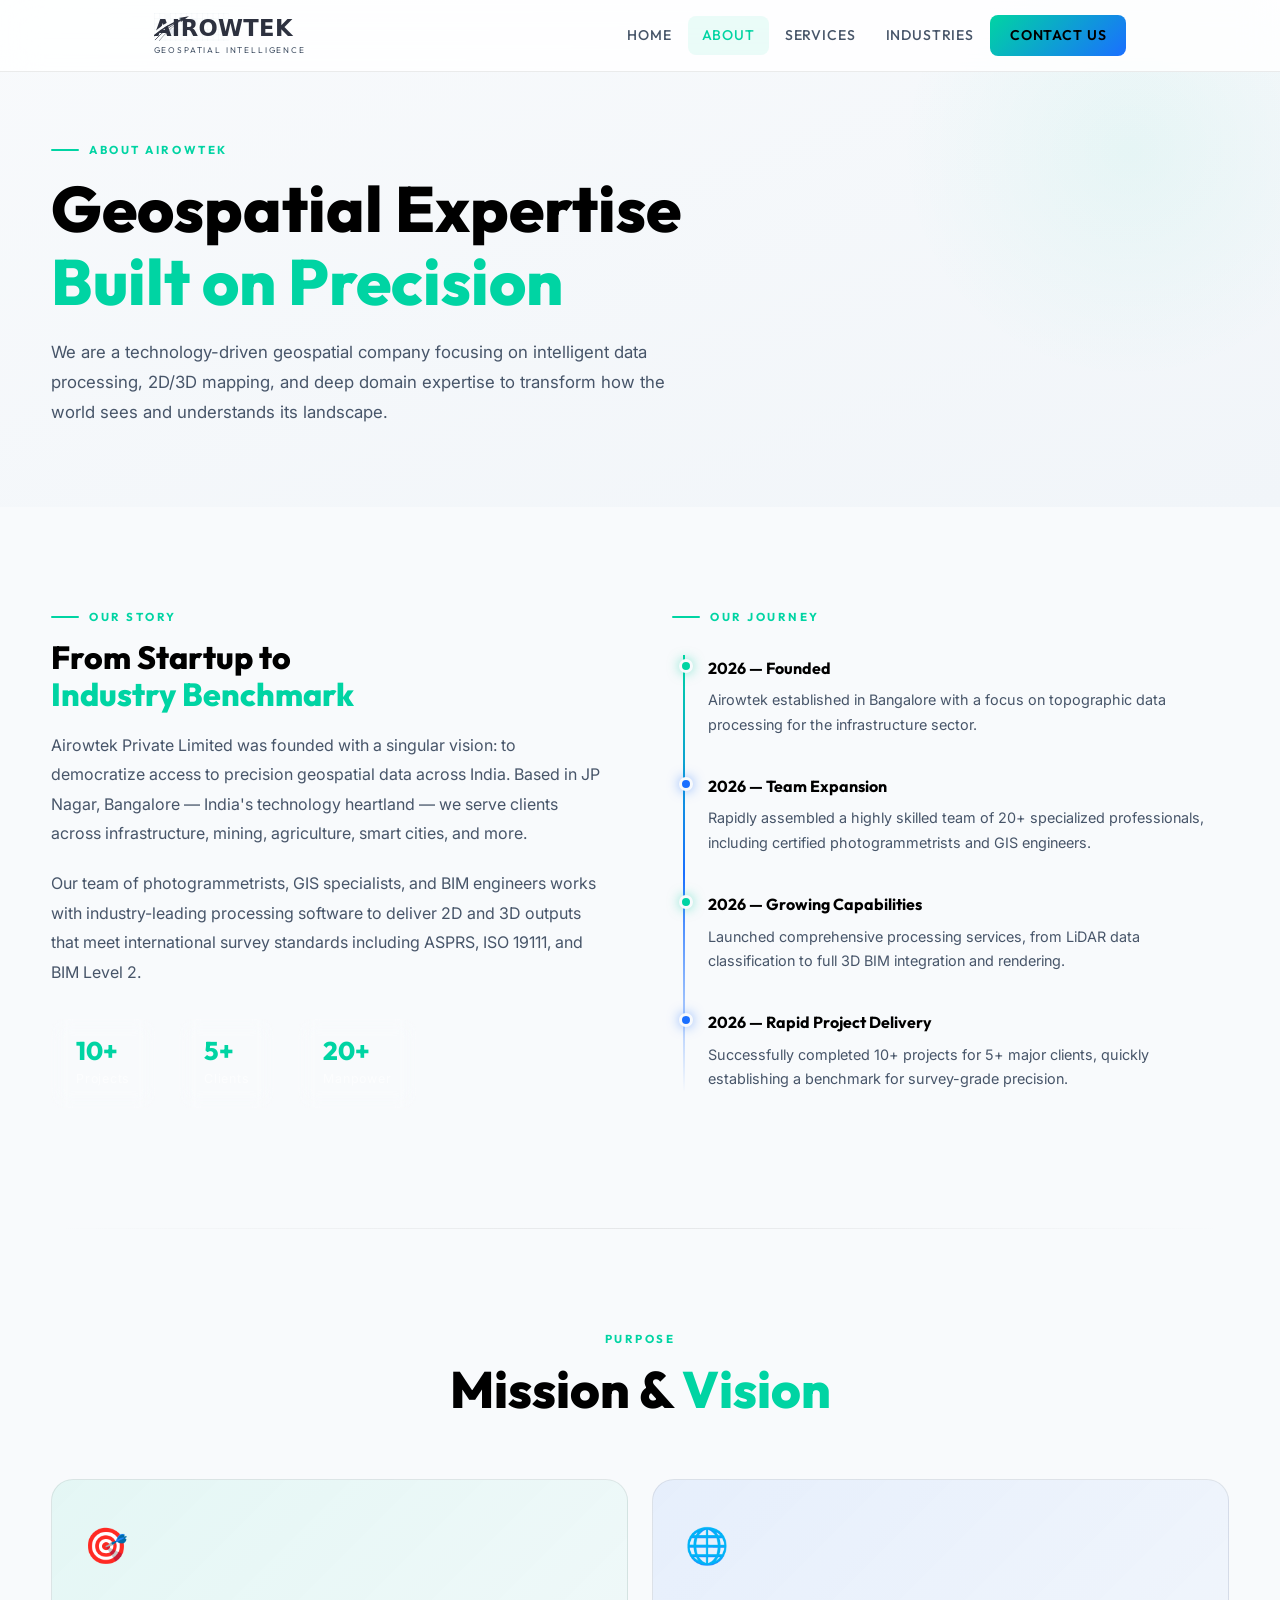
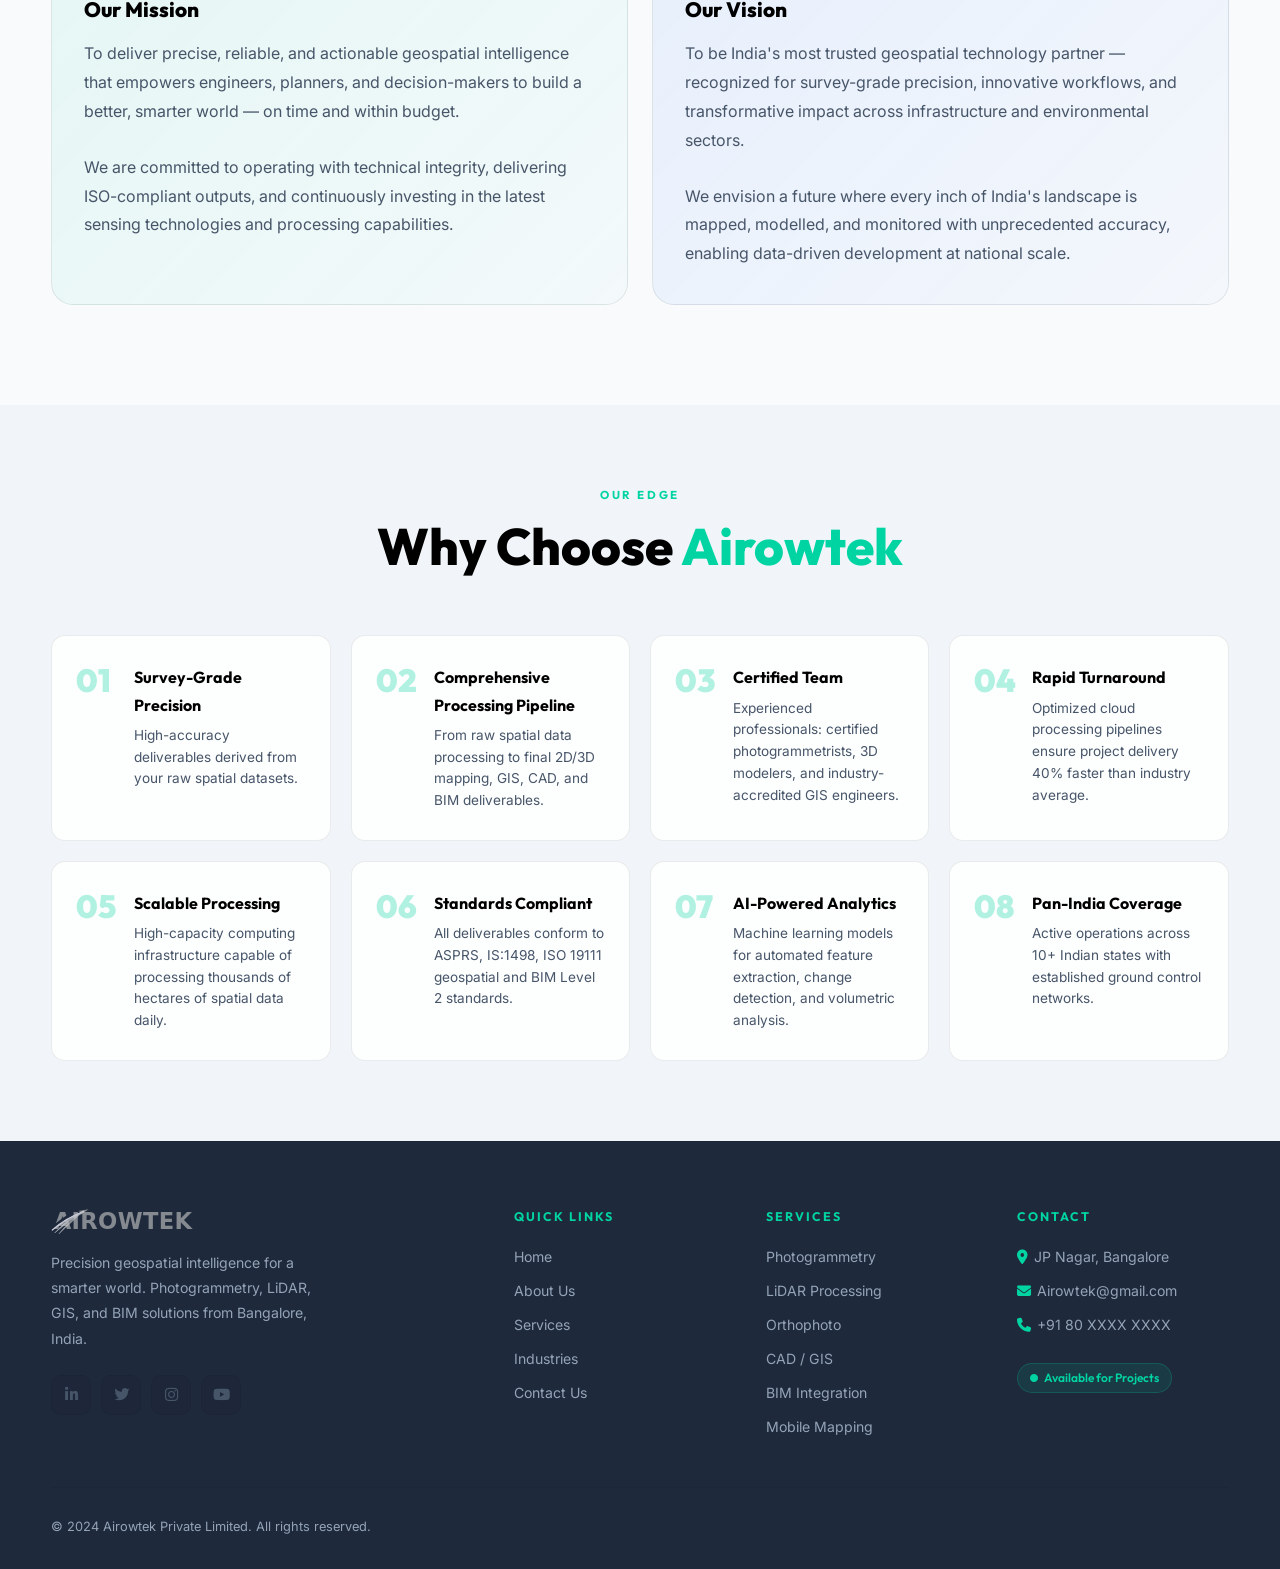
==== commit 0d770dcb: "Add files via upload" ====
--- a/about.html
+++ b/about.html
@@ -225,7 +225,7 @@
       <div class="footer-grid">
       <div class="footer-brand">
         <div class="logo" style="cursor:default">
-          <img src="asset/logo.svg" alt="Airowtek" style="height: 28px;">
+          <img src="asset/logo-footer.svg" alt="Airowtek" style="height: 28px;">
         </div>
           <p>Precision geospatial intelligence for a smarter world. Photogrammetry, LiDAR, GIS, and BIM solutions from
             Bangalore, India.</p>
@@ -270,8 +270,8 @@
       </div>
       <div class="footer-bottom">
         <p>© 2024 Airowtek Private Limited. All rights reserved.</p>
-        <p>Designed & built in <span style="color:var(--green-primary)">Bangalore, India</span> · <a href="#">Privacy
-            Policy</a> · <a href="#">Terms</a></p>
+       <!--  <p>Designed & built in <span style="color:var(--green-primary)">Bangalore, India</span> · <a href="#">Privacy
+            Policy</a> · <a href="#">Terms</a></p> -->
       </div>
     </footer>
   </div>
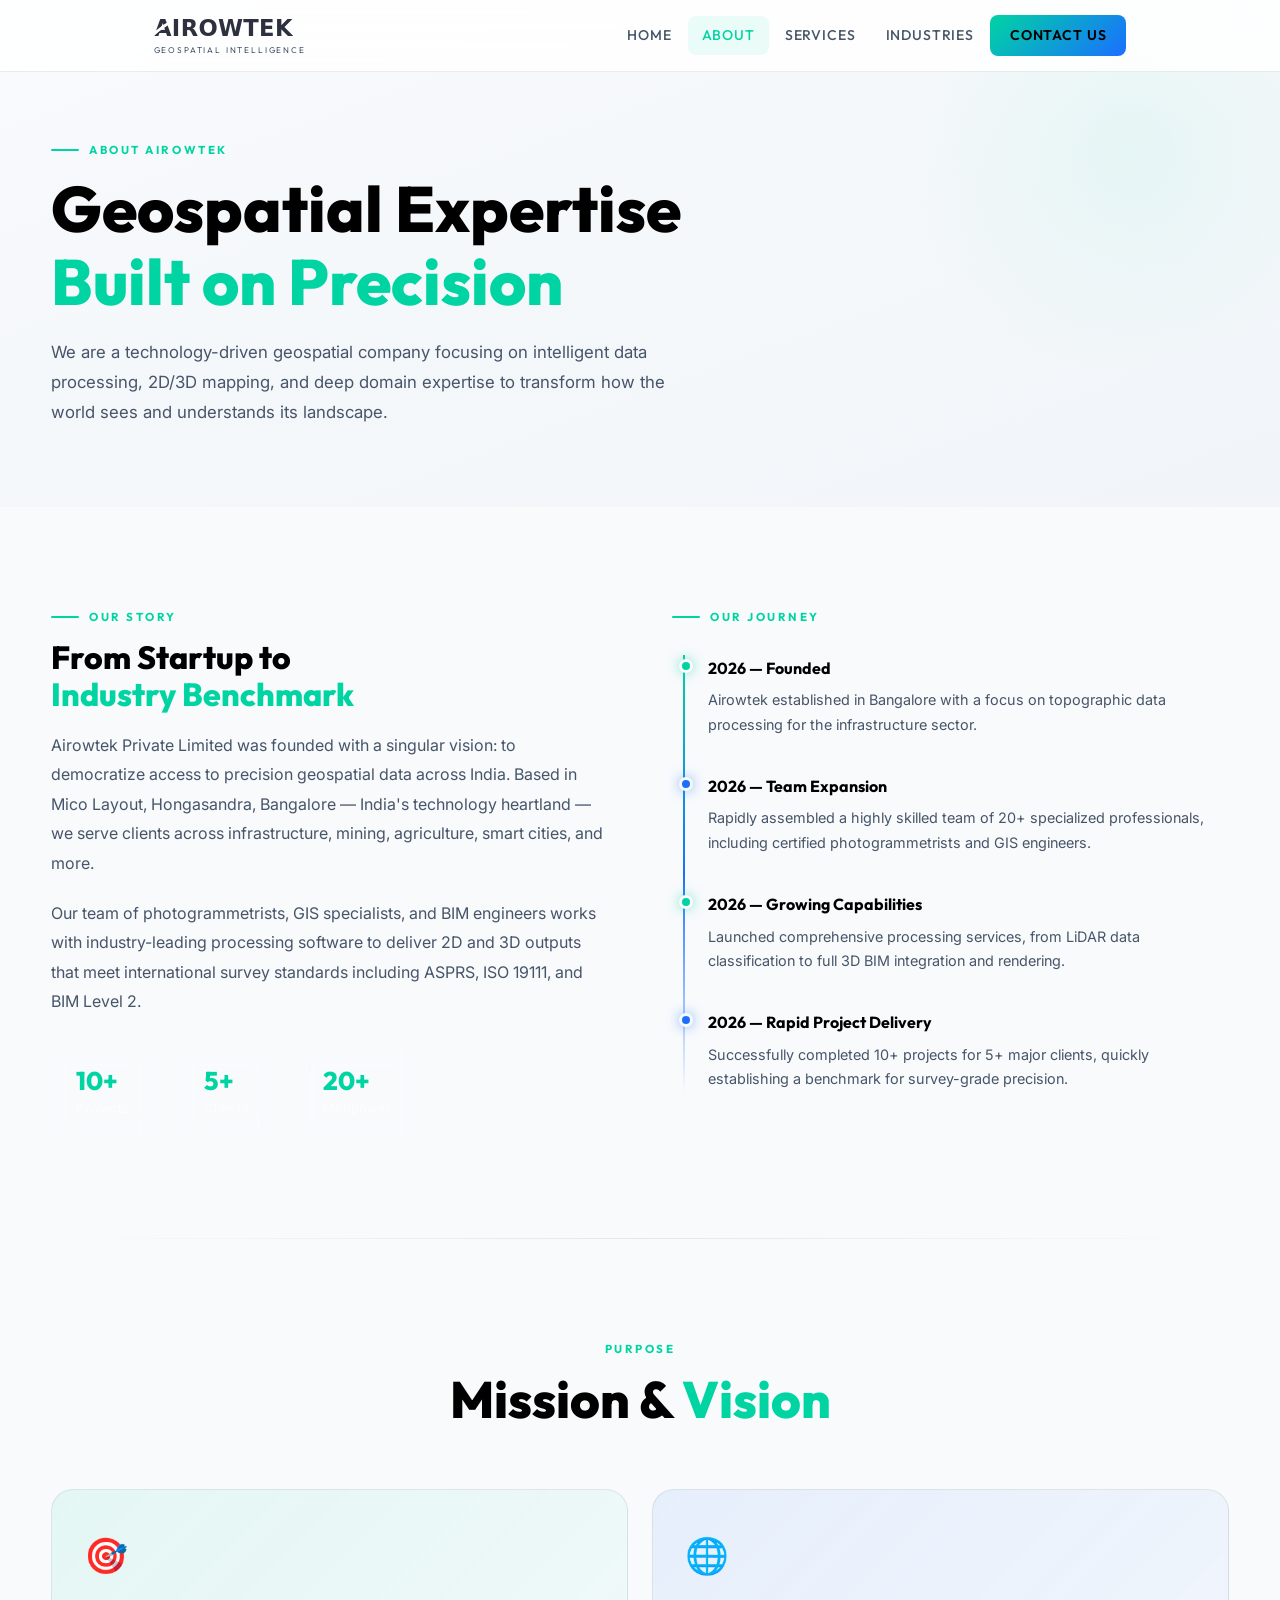
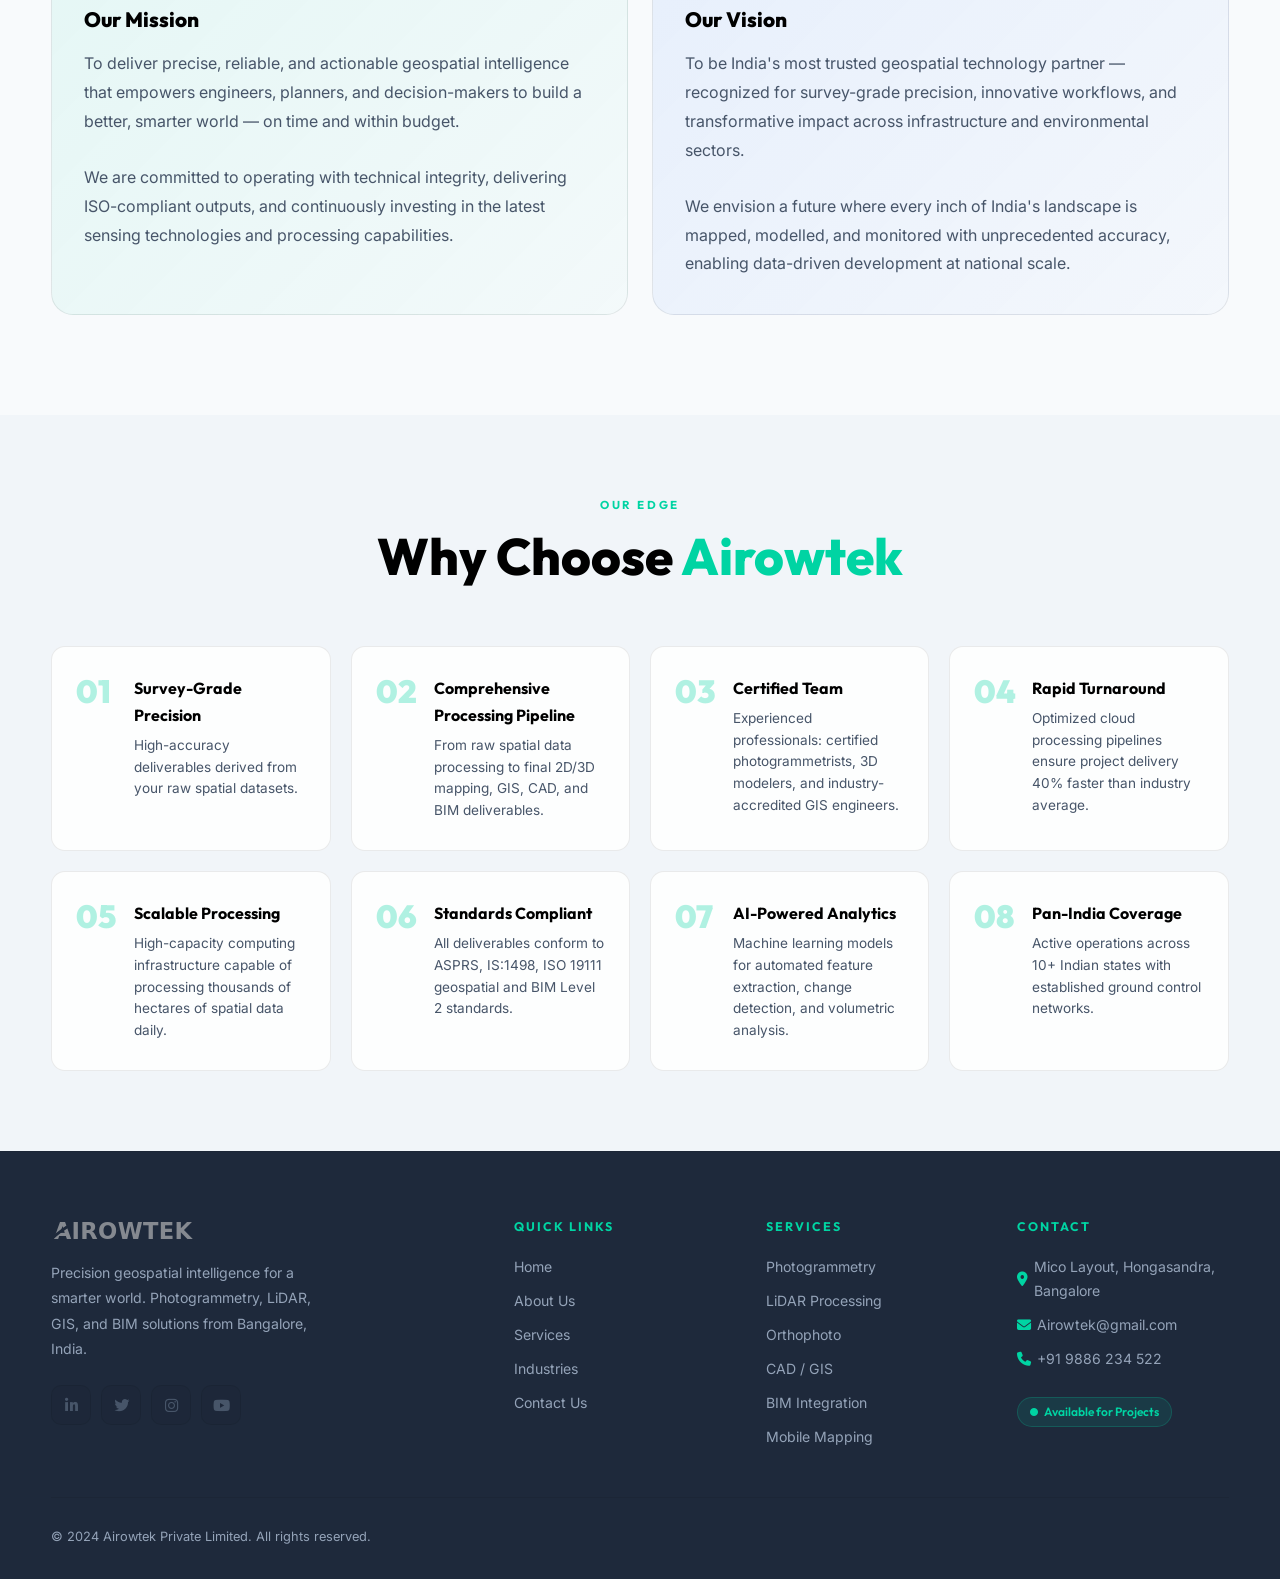
==== commit 413d4b7d: "Add files via upload" ====
--- a/about.html
+++ b/about.html
@@ -64,7 +64,7 @@
           <h2 class="section-title" style="font-size:2rem">From Startup to<br><span>Industry Benchmark</span></h2>
           <p style="color:var(--text-muted);line-height:1.85;margin-bottom:20px">
             Airowtek Private Limited was founded with a singular vision: to democratize access to precision geospatial
-            data across India. Based in JP Nagar, Bangalore — India's technology heartland — we serve clients across
+            data across India. Based in Mico Layout, Hongasandra, Bangalore — India's technology heartland — we serve clients across
             infrastructure, mining, agriculture, smart cities, and more.
           </p>
           <p style="color:var(--text-muted);line-height:1.85;margin-bottom:32px">
@@ -260,9 +260,9 @@
         <div class="footer-col">
           <h4>Contact</h4>
           <ul>
-            <li><i class="fas fa-map-marker-alt" style="color:var(--green-primary)"></i> JP Nagar, Bangalore</li>
+            <li><i class="fas fa-map-marker-alt" style="color:var(--green-primary)"></i> Mico Layout, Hongasandra, Bangalore</li>
             <li><i class="fas fa-envelope" style="color:var(--green-primary)"></i> Airowtek@gmail.com</li>
-            <li><i class="fas fa-phone" style="color:var(--green-primary)"></i> +91 80 XXXX XXXX</li>
+            <li><i class="fas fa-phone" style="color:var(--green-primary)"></i> +91 9886 234 522</li>
             <li style="margin-top:16px"><span class="pill-green"><i class="fas fa-circle" style="font-size:0.5rem"></i>
                 Available for Projects</span></li>
           </ul>
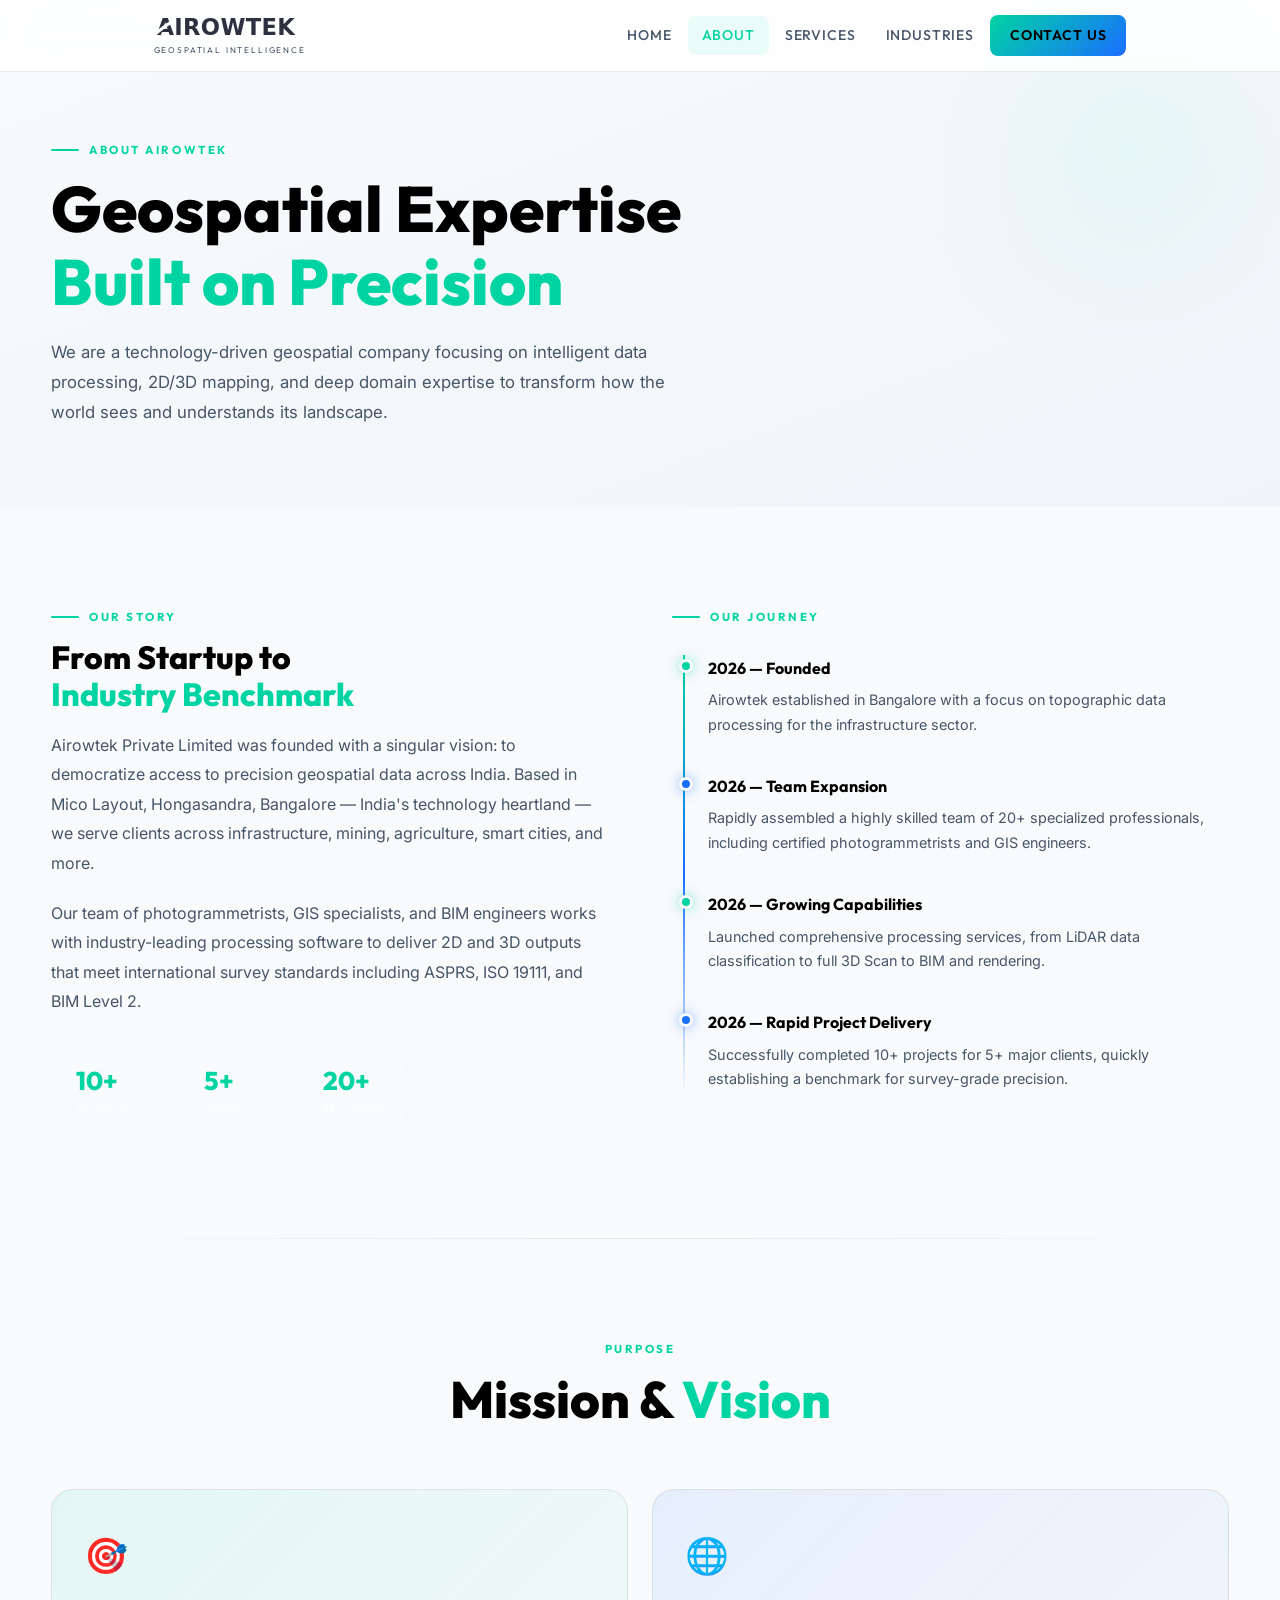
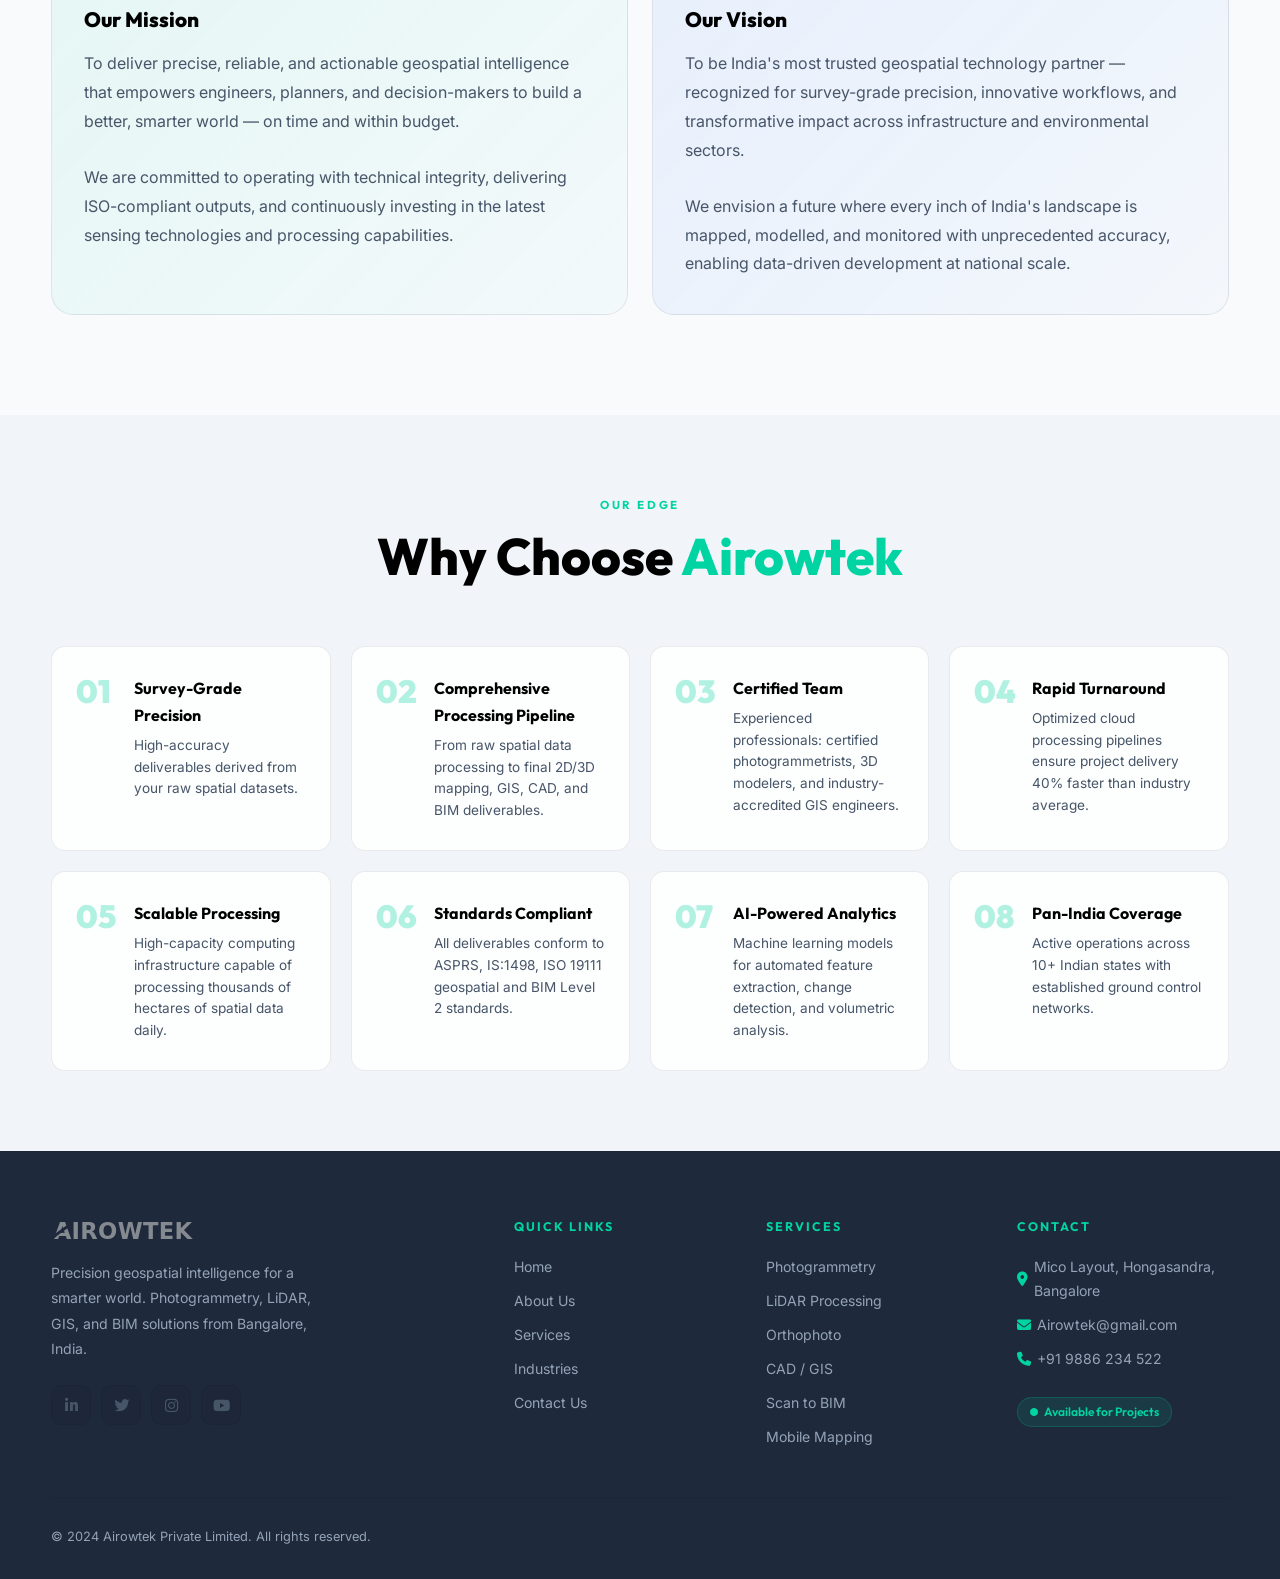
==== commit dec3e0c7: "Add files via upload" ====
--- a/about.html
+++ b/about.html
@@ -37,11 +37,11 @@
     </div>
   </nav>
   <div class="mobile-menu" id="mobileMenu">
-    <a onclick="showPage('home')">Home</a>
-    <a onclick="showPage('about')">About</a>
-    <a onclick="showPage('services')">Services</a>
-    <a onclick="showPage('industries')">Industries</a>
-    <a onclick="showPage('contact')">Contact Us</a>
+    <a href="index.html">Home</a>
+    <a href="about.html">About</a>
+    <a href="services.html">Services</a>
+    <a href="industries.html">Industries</a>
+    <a href="contact.html">Contact Us</a>
   </div>
 
   <div class="page" id="about">
@@ -105,7 +105,7 @@
             <div class="tl-item">
               <div class="tl-dot"></div>
               <h4>2026 — Growing Capabilities</h4>
-              <p>Launched comprehensive processing services, from LiDAR data classification to full 3D BIM integration
+              <p>Launched comprehensive processing services, from LiDAR data classification to full 3D Scan to BIM
                 and rendering.</p>
             </div>
             <div class="tl-item">
@@ -253,7 +253,7 @@
             <li>LiDAR Processing</li>
             <li>Orthophoto</li>
             <li>CAD / GIS</li>
-            <li>BIM Integration</li>
+            <li>Scan to BIM</li>
             <li>Mobile Mapping</li>
           </ul>
         </div>
@@ -270,8 +270,6 @@
       </div>
       <div class="footer-bottom">
         <p>© 2024 Airowtek Private Limited. All rights reserved.</p>
-       <!--  <p>Designed & built in <span style="color:var(--green-primary)">Bangalore, India</span> · <a href="#">Privacy
-            Policy</a> · <a href="#">Terms</a></p> -->
       </div>
     </footer>
   </div>
--- a/style.css
+++ b/style.css
@@ -195,6 +195,1370 @@
   transition: var(--transition);
 }
 
+.mobile-menu a {
+  font-family: var(--font-display);
+  font-weight: 500;
+  font-size: 0.95rem;
+  color: var(--text-muted);
+  text-decoration: none;
+  padding: 12px 16px;
+  border-radius: 8px;
+  cursor: pointer;
+  letter-spacing: 0.06em;
+  text-transform: uppercase;
+  transition: var(--transition);
+}
+
+.mobile-menu a:hover,
+.mobile-menu a.active {
+  color: var(--green-primary);
+  background: rgba(0, 212, 163, 0.08);
+}
+
+/* ===================== BUTTONS ===================== */
+.btn {
+  display: inline-flex;
+  align-items: center;
+  gap: 8px;
+  font-family: var(--font-display);
+  font-weight: 600;
+  font-size: 0.9rem;
+  letter-spacing: 0.06em;
+  text-transform: uppercase;
+  padding: 14px 28px;
+  border-radius: 8px;
+  cursor: pointer;
+  border: none;
+  text-decoration: none;
+  transition: var(--transition);
+  white-space: nowrap;
+}
+
+.btn-primary {
+  background: linear-gradient(135deg, var(--green-primary) 0%, var(--green-dark) 100%);
+  color: #000000;
+  box-shadow: 0 4px 24px rgba(0, 212, 163, 0.3);
+}
+
+.btn-primary:hover {
+  transform: translateY(-2px);
+  box-shadow: 0 8px 36px rgba(0, 212, 163, 0.45);
+}
+
+.btn-outline {
+  background: transparent;
+  color: var(--offwhite);
+  border: 1.5px solid rgba(0, 0, 0, 0.15);
+}
+
+.btn-outline:hover {
+  border-color: var(--green-primary);
+  color: var(--green-primary);
+  background: rgba(0, 212, 163, 0.06);
+  transform: translateY(-2px);
+}
+
+/* ===================== SECTION COMMON ===================== */
+.section {
+  padding: 100px 4%;
+  position: relative;
+}
+
+.section-tag {
+  font-family: var(--font-display);
+  font-size: 0.72rem;
+  font-weight: 700;
+  letter-spacing: 0.22em;
+  text-transform: uppercase;
+  color: var(--green-primary);
+  margin-bottom: 12px;
+  display: flex;
+  align-items: center;
+  gap: 10px;
+}
+
+.section-tag::before {
+  content: '';
+  display: block;
+  width: 28px;
+  height: 2px;
+  background: var(--green-primary);
+  border-radius: 2px;
+}
+
+.section-title {
+  font-family: var(--font-display);
+  font-size: clamp(2rem, 4vw, 3.2rem);
+  font-weight: 800;
+  line-height: 1.15;
+  color: var(--white);
+  margin-bottom: 18px;
+}
+
+.section-title span {
+  color: var(--green-primary);
+}
+
+.section-lead {
+  font-size: 1.05rem;
+  color: var(--text-muted);
+  max-width: 580px;
+  line-height: 1.8;
+}
+
+.section-header {
+  margin-bottom: 60px;
+}
+
+.text-center {
+  text-align: center;
+}
+
+.text-center .section-tag {
+  justify-content: center;
+}
+
+.text-center .section-tag::before {
+  display: none;
+}
+
+.text-center .section-lead {
+  margin: 0 auto;
+}
+
+/* ===================== GRID SYSTEMS ===================== */
+.grid-2 {
+  display: grid;
+  grid-template-columns: 1fr 1fr;
+  gap: 32px;
+  align-items: center;
+}
+
+.grid-3 {
+  display: grid;
+  grid-template-columns: repeat(3, 1fr);
+  gap: 28px;
+}
+
+.grid-4 {
+  display: grid;
+  grid-template-columns: repeat(4, 1fr);
+  gap: 24px;
+}
+
+/* ===================== CARDS ===================== */
+.card {
+  background: var(--card-bg);
+  border: 1px solid var(--border);
+  border-radius: var(--radius-lg);
+  overflow: hidden;
+  transition: var(--transition);
+  position: relative;
+}
+
+.card:hover {
+  border-color: rgba(0, 212, 163, 0.35);
+  transform: translateY(-6px);
+  box-shadow: var(--shadow-glow);
+}
+
+/* ===================== HOME PAGE ===================== */
+#home {
+  display: block;
+}
+
+.hero {
+  position: relative;
+  min-height: 100vh;
+  display: flex;
+  align-items: center;
+  overflow: hidden;
+  background-color: #040c1a;
+  background-image: linear-gradient(135deg, #060f1e 0%, #0a1f38 40%, #071c3f 70%, #060f1e 100%);
+}
+
+/* Animated geo background */
+.hero-bg {
+  position: absolute;
+  inset: 0;
+  z-index: 0;
+}
+
+.hero-bg::before {
+  content: '';
+  position: absolute;
+  inset: 0;
+  background: radial-gradient(ellipse 80% 60% at 70% 40%, rgba(26, 111, 255, 0.08) 0%, transparent 60%),
+    radial-gradient(ellipse 60% 80% at 20% 70%, rgba(0, 212, 163, 0.06) 0%, transparent 55%);
+}
+
+/* SVG grid overlay */
+.hero-grid {
+  position: absolute;
+  inset: 0;
+  z-index: 1;
+  overflow: hidden;
+  opacity: 0.35;
+}
+
+.hero-content {
+  position: relative;
+  z-index: 3;
+  padding: 0 4%;
+  max-width: 1200px;
+  margin: 0 auto;
+  width: 100%;
+  padding-top: 72px;
+}
+
+.hero-eyebrow {
+  display: inline-flex;
+  align-items: center;
+  gap: 10px;
+  font-family: var(--font-display);
+  font-size: 0.72rem;
+  font-weight: 700;
+  letter-spacing: 0.26em;
+  text-transform: uppercase;
+  color: var(--green-primary);
+  background: rgba(0, 212, 163, 0.08);
+  border: 1px solid rgba(0, 212, 163, 0.22);
+  padding: 8px 18px;
+  border-radius: 100px;
+  margin-bottom: 28px;
+}
+
+.hero-eyebrow span {
+  width: 6px;
+  height: 6px;
+  background: var(--green-primary);
+  border-radius: 50%;
+  display: inline-block;
+  animation: pulse-dot 2s infinite;
+}
+
+@keyframes pulse-dot {
+
+  0%,
+  100% {
+    opacity: 1;
+    transform: scale(1)
+  }
+
+  50% {
+    opacity: 0.5;
+    transform: scale(1.5)
+  }
+}
+
+.hero-title {
+  font-family: var(--font-display);
+  font-size: clamp(2.8rem, 6vw, 5.2rem);
+  font-weight: 900;
+  line-height: 1.08;
+  letter-spacing: -0.02em;
+  color: #ffffff;
+  margin-bottom: 10px;
+}
+
+.hero-title .highlight {
+  background: linear-gradient(90deg, var(--green-primary), var(--blue-primary));
+  -webkit-background-clip: text;
+  background-clip: text;
+  -webkit-text-fill-color: transparent;
+}
+
+.hero-subtitle {
+  font-family: var(--font-display);
+  font-size: clamp(1.4rem, 2.5vw, 2rem);
+  font-weight: 300;
+  color: rgba(255, 255, 255, 0.55);
+  margin-bottom: 28px;
+  letter-spacing: 0.04em;
+}
+
+.hero-desc {
+  font-size: 1.05rem;
+  color: #cbd5e1;
+  max-width: 520px;
+  line-height: 1.85;
+  margin-bottom: 44px;
+}
+
+.hero-btns {
+  display: flex;
+  gap: 16px;
+  flex-wrap: wrap;
+}
+
+/* Floating stat cards */
+.hero-stats {
+  display: flex;
+  gap: 20px;
+  margin-top: 60px;
+  flex-wrap: wrap;
+}
+
+.stat-card {
+  background: rgba(255, 255, 255, 0.05);
+  border: 1px solid rgba(255, 255, 255, 0.1);
+  border-radius: 12px;
+  padding: 18px 24px;
+  backdrop-filter: blur(10px);
+}
+
+.stat-card .num {
+  font-family: var(--font-display);
+  font-size: 1.9rem;
+  font-weight: 800;
+  color: var(--green-primary);
+  line-height: 1;
+}
+
+.stat-card .label {
+  font-size: 0.78rem;
+  color: rgba(255, 255, 255, 0.6);
+  margin-top: 4px;
+  letter-spacing: 0.06em;
+}
+
+/* Floating geo elements */
+.geo-float {
+  position: absolute;
+  right: 4%;
+  top: 50%;
+  transform: translateY(-50%);
+  z-index: 2;
+  width: min(440px, 40vw);
+}
+
+.scroll-indicator {
+  position: absolute;
+  bottom: 36px;
+  left: 50%;
+  transform: translateX(-50%);
+  z-index: 4;
+  display: flex;
+  flex-direction: column;
+  align-items: center;
+  gap: 8px;
+  font-family: var(--font-display);
+  font-size: 0.65rem;
+  letter-spacing: 0.2em;
+  text-transform: uppercase;
+  color: var(--text-muted);
+  cursor: pointer;
+  animation: bounce-up 2.5s ease-in-out infinite;
+}
+
+.scroll-indicator::after {
+  content: '';
+  display: block;
+  width: 1px;
+  height: 48px;
+  background: linear-gradient(to bottom, var(--green-primary), transparent);
+}
+
+@keyframes bounce-up {
+
+  0%,
+  100% {
+    transform: translateX(-50%) translateY(0)
+  }
+
+  50% {
+    transform: translateX(-50%) translateY(-8px)
+  }
+}
+
+/* Intro strip */
+.intro-strip {
+  background: var(--navy-mid);
+  border-top: 1px solid var(--border);
+  border-bottom: 1px solid var(--border);
+  padding: 60px 4%;
+}
+
+.intro-inner {
+  max-width: 1200px;
+  margin: 0 auto;
+}
+
+/* Feature strips */
+.feature-row {
+  display: flex;
+  gap: 40px;
+  flex-wrap: wrap;
+  margin-top: 48px;
+}
+
+.feature-item {
+  flex: 1;
+  min-width: 200px;
+  display: flex;
+  gap: 16px;
+  align-items: flex-start;
+}
+
+.feat-icon {
+  width: 48px;
+  height: 48px;
+  flex-shrink: 0;
+  background: rgba(0, 212, 163, 0.1);
+  border: 1px solid var(--border);
+  border-radius: 12px;
+  display: flex;
+  align-items: center;
+  justify-content: center;
+  color: var(--green-primary);
+  font-size: 1.2rem;
+}
+
+.feat-text h4 {
+  font-family: var(--font-display);
+  font-size: 0.95rem;
+  font-weight: 700;
+  color: var(--white);
+  margin-bottom: 4px;
+}
+
+.feat-text p {
+  font-size: 0.85rem;
+  color: var(--text-muted);
+  line-height: 1.6;
+}
+
+/* Services preview */
+.services-preview-grid {
+  display: grid;
+  grid-template-columns: repeat(3, 1fr);
+  gap: 20px;
+}
+
+.srv-card {
+  background: var(--card-bg);
+  border: 1px solid var(--border);
+  border-radius: var(--radius);
+  padding: 28px 24px;
+  cursor: pointer;
+  transition: var(--transition);
+  position: relative;
+  overflow: hidden;
+}
+
+.srv-card::before {
+  content: '';
+  position: absolute;
+  bottom: 0;
+  left: 0;
+  right: 0;
+  height: 3px;
+  background: linear-gradient(90deg, var(--green-primary), var(--blue-primary));
+  transform: scaleX(0);
+  transform-origin: left;
+  transition: var(--transition);
+}
+
+.srv-card:hover {
+  border-color: rgba(0, 212, 163, 0.3);
+  transform: translateY(-5px);
+  box-shadow: var(--shadow-glow);
+}
+
+.srv-card:hover::before {
+  transform: scaleX(1);
+}
+
+.srv-icon {
+  font-size: 2rem;
+  margin-bottom: 14px;
+}
+
+.srv-card h3 {
+  font-family: var(--font-display);
+  font-size: 1.05rem;
+  font-weight: 700;
+  color: var(--white);
+  margin-bottom: 8px;
+}
+
+.srv-card p {
+  font-size: 0.85rem;
+  color: var(--text-muted);
+  line-height: 1.6;
+}
+
+/* Testimonials */
+.testi-grid {
+  display: grid;
+  grid-template-columns: repeat(auto-fit, minmax(280px, 1fr));
+  gap: 24px;
+}
+
+.testi-card {
+  background: var(--card-bg);
+  border: 1px solid var(--border);
+  border-radius: var(--radius-lg);
+  padding: 32px;
+}
+
+.testi-stars {
+  color: #fbbf24;
+  margin-bottom: 16px;
+  font-size: 0.9rem;
+}
+
+.testi-text {
+  font-size: 0.95rem;
+  color: var(--text-muted);
+  line-height: 1.8;
+  font-style: italic;
+  margin-bottom: 20px;
+}
+
+.testi-author {
+  display: flex;
+  align-items: center;
+  gap: 12px;
+}
+
+.testi-avatar {
+  width: 42px;
+  height: 42px;
+  border-radius: 50%;
+  background: linear-gradient(135deg, var(--green-primary), var(--blue-primary));
+  display: flex;
+  align-items: center;
+  justify-content: center;
+  font-family: var(--font-display);
+  font-weight: 700;
+  color: #000000;
+  font-size: 0.9rem;
+}
+
+.testi-info .name {
+  font-family: var(--font-display);
+  font-weight: 700;
+  font-size: 0.9rem;
+  color: var(--white);
+}
+
+.testi-info .role {
+  font-size: 0.78rem;
+  color: var(--text-muted);
+}
+
+/* CTA Section */
+.cta-section {
+  margin: 0 4% 80px;
+  background: linear-gradient(135deg, var(--navy-light) 0%, rgba(26, 111, 255, 0.12) 50%, rgba(0, 212, 163, 0.08) 100%);
+  border: 1px solid var(--border);
+  border-radius: var(--radius-lg);
+  padding: 72px 60px;
+  text-align: center;
+  position: relative;
+  overflow: hidden;
+}
+
+.cta-section::before {
+  content: '';
+  position: absolute;
+  top: -60px;
+  right: -60px;
+  width: 200px;
+  height: 200px;
+  border-radius: 50%;
+  background: radial-gradient(circle, rgba(0, 212, 163, 0.12), transparent 70%);
+}
+
+.cta-section::after {
+  content: '';
+  position: absolute;
+  bottom: -60px;
+  left: -60px;
+  width: 200px;
+  height: 200px;
+  border-radius: 50%;
+  background: radial-gradient(circle, rgba(26, 111, 255, 0.12), transparent 70%);
+}
+
+/* ===================== ABOUT PAGE ===================== */
+.about-hero {
+  padding: 140px 4% 80px;
+  background: linear-gradient(160deg, var(--navy) 0%, var(--navy-mid) 100%);
+  position: relative;
+  overflow: hidden;
+}
+
+.about-hero::before {
+  content: '';
+  position: absolute;
+  right: -100px;
+  top: -100px;
+  width: 500px;
+  height: 500px;
+  border-radius: 50%;
+  background: radial-gradient(circle, rgba(0, 212, 163, 0.06), transparent 65%);
+}
+
+.about-grid {
+  max-width: 1200px;
+  margin: 0 auto;
+}
+
+.timeline {
+  position: relative;
+  padding-left: 36px;
+}
+
+.timeline::before {
+  content: '';
+  position: absolute;
+  left: 11px;
+  top: 0;
+  bottom: 0;
+  width: 2px;
+  background: linear-gradient(to bottom, var(--green-primary), var(--blue-primary), transparent);
+}
+
+.tl-item {
+  position: relative;
+  margin-bottom: 36px;
+}
+
+.tl-dot {
+  position: absolute;
+  left: -29px;
+  top: 4px;
+  width: 14px;
+  height: 14px;
+  border-radius: 50%;
+  background: var(--green-primary);
+  border: 3px solid var(--navy);
+  box-shadow: 0 0 12px rgba(0, 212, 163, 0.5);
+}
+
+.tl-item h4 {
+  font-family: var(--font-display);
+  font-weight: 700;
+  color: var(--white);
+  margin-bottom: 6px;
+}
+
+.tl-item p {
+  font-size: 0.9rem;
+  color: var(--text-muted);
+  line-height: 1.7;
+}
+
+.mv-grid {
+  display: grid;
+  grid-template-columns: 1fr 1fr;
+  gap: 24px;
+}
+
+.mv-card {
+  padding: 36px 32px;
+  border-radius: var(--radius-lg);
+  border: 1px solid var(--border);
+  position: relative;
+  overflow: hidden;
+}
+
+.mv-card.mission {
+  background: linear-gradient(135deg, rgba(0, 212, 163, 0.08), rgba(0, 212, 163, 0.02));
+}
+
+.mv-card.vision {
+  background: linear-gradient(135deg, rgba(26, 111, 255, 0.08), rgba(26, 111, 255, 0.02));
+}
+
+.mv-card .mv-icon {
+  font-size: 2.2rem;
+  margin-bottom: 16px;
+}
+
+.mv-card h3 {
+  font-family: var(--font-display);
+  font-size: 1.3rem;
+  font-weight: 800;
+  color: var(--white);
+  margin-bottom: 12px;
+}
+
+.mv-card p {
+  color: var(--text-muted);
+  line-height: 1.8;
+}
+
+.why-grid {
+  display: grid;
+  grid-template-columns: repeat(auto-fit, minmax(240px, 1fr));
+  gap: 20px;
+}
+
+.why-item {
+  background: var(--card-bg);
+  border: 1px solid var(--border);
+  border-radius: var(--radius);
+  padding: 28px 24px;
+  display: flex;
+  gap: 16px;
+  align-items: flex-start;
+  transition: var(--transition);
+}
+
+.why-item:hover {
+  border-color: rgba(0, 212, 163, 0.3);
+  transform: translateY(-3px);
+}
+
+.why-num {
+  font-family: var(--font-display);
+  font-size: 2rem;
+  font-weight: 900;
+  color: rgba(0, 212, 163, 0.3);
+  line-height: 1;
+  flex-shrink: 0;
+  min-width: 42px;
+}
+
+.why-item h4 {
+  font-family: var(--font-display);
+  font-weight: 700;
+  color: var(--white);
+  margin-bottom: 6px;
+}
+
+.why-item p {
+  font-size: 0.85rem;
+  color: var(--text-muted);
+  line-height: 1.6;
+}
+
+.team-strip {
+  background: var(--navy-mid);
+  border-top: 1px solid var(--border);
+  border-bottom: 1px solid var(--border);
+  padding: 70px 4%;
+}
+
+/* ===================== SERVICES PAGE ===================== */
+.services-hero {
+  padding: 140px 4% 80px;
+  background: linear-gradient(160deg, var(--navy) 0%, var(--navy-mid) 100%);
+  position: relative;
+}
+
+.services-hero::after {
+  content: '';
+  position: absolute;
+  left: 0;
+  right: 0;
+  bottom: 0;
+  height: 1px;
+  background: linear-gradient(90deg, transparent, var(--green-primary), transparent);
+}
+
+.service-detail {
+  padding: 80px 4%;
+  border-bottom: 1px solid var(--border);
+  max-width: 1200px;
+  margin: 0 auto;
+}
+
+.service-detail:last-child {
+  border-bottom: none;
+}
+
+.service-layout {
+  display: grid;
+  grid-template-columns: 1fr 1fr;
+  gap: 60px;
+  align-items: center;
+}
+
+.service-layout.reverse {
+  direction: rtl;
+}
+
+.service-layout.reverse>* {
+  direction: ltr;
+}
+
+.service-img-wrap {
+  position: relative;
+  border-radius: var(--radius-lg);
+  overflow: hidden;
+  aspect-ratio: 4/3;
+  background: var(--navy-light);
+  border: 1px solid var(--border);
+}
+
+.service-img-wrap svg {
+  width: 100%;
+  height: 100%;
+}
+
+.service-num {
+  font-family: var(--font-display);
+  font-size: 4rem;
+  font-weight: 900;
+  color: rgba(0, 212, 163, 0.08);
+  line-height: 1;
+  margin-bottom: -10px;
+}
+
+.service-name {
+  font-family: var(--font-display);
+  font-size: 1.8rem;
+  font-weight: 800;
+  color: var(--white);
+  margin-bottom: 14px;
+}
+
+.service-name span {
+  color: var(--green-primary);
+}
+
+.service-desc {
+  color: var(--text-muted);
+  line-height: 1.85;
+  margin-bottom: 28px;
+}
+
+.benefit-tags {
+  display: flex;
+  flex-wrap: wrap;
+  gap: 8px;
+  margin-bottom: 24px;
+}
+
+.tag {
+  font-family: var(--font-display);
+  font-size: 0.72rem;
+  font-weight: 600;
+  letter-spacing: 0.06em;
+  text-transform: uppercase;
+  padding: 6px 14px;
+  border-radius: 100px;
+  background: rgba(0, 212, 163, 0.1);
+  color: var(--green-primary);
+  border: 1px solid rgba(0, 212, 163, 0.2);
+}
+
+.tag.blue {
+  background: rgba(26, 111, 255, 0.1);
+  color: #6baeff;
+  border-color: rgba(26, 111, 255, 0.2);
+}
+
+.app-list {
+  list-style: none;
+  display: flex;
+  flex-direction: column;
+  gap: 8px;
+}
+
+.app-list li {
+  display: flex;
+  align-items: center;
+  gap: 10px;
+  font-size: 0.9rem;
+  color: var(--text-muted);
+}
+
+.app-list li::before {
+  content: '→';
+  color: var(--green-primary);
+  font-size: 0.85rem;
+}
+
+/* ===================== INDUSTRIES PAGE ===================== */
+.ind-hero {
+  padding: 140px 4% 80px;
+  background: linear-gradient(160deg, var(--navy) 0%, var(--navy-mid) 100%);
+}
+
+.ind-grid {
+  display: grid;
+  grid-template-columns: repeat(auto-fit, minmax(320px, 1fr));
+  gap: 24px;
+  max-width: 1200px;
+  margin: 0 auto;
+}
+
+.ind-card {
+  border-radius: var(--radius-lg);
+  overflow: hidden;
+  border: 1px solid var(--border);
+  background: var(--card-bg);
+  transition: var(--transition);
+  cursor: pointer;
+  position: relative;
+}
+
+.ind-card:hover {
+  transform: translateY(-8px);
+  box-shadow: var(--shadow-glow);
+  border-color: rgba(0, 212, 163, 0.3);
+}
+
+.ind-card-visual {
+  height: 180px;
+  position: relative;
+  overflow: hidden;
+  display: flex;
+  align-items: center;
+  justify-content: center;
+}
+
+.ind-card-body {
+  padding: 28px 26px;
+}
+
+.ind-card-body h3 {
+  font-family: var(--font-display);
+  font-size: 1.15rem;
+  font-weight: 800;
+  color: var(--white);
+  margin-bottom: 8px;
+  display: flex;
+  align-items: center;
+  gap: 10px;
+}
+
+.ind-card-body p {
+  font-size: 0.88rem;
+  color: var(--text-muted);
+  line-height: 1.7;
+  margin-bottom: 16px;
+}
+
+.ind-tags {
+  display: flex;
+  flex-wrap: wrap;
+  gap: 6px;
+}
+
+.ind-tag {
+  font-size: 0.7rem;
+  font-family: var(--font-display);
+  font-weight: 600;
+  letter-spacing: 0.06em;
+  text-transform: uppercase;
+  padding: 4px 10px;
+  border-radius: 100px;
+  background: rgba(0, 212, 163, 0.08);
+  color: var(--green-primary);
+  border: 1px solid rgba(0, 212, 163, 0.15);
+}
+
+/* ===================== CONTACT PAGE ===================== */
+.contact-hero {
+  padding: 140px 4% 80px;
+  background: linear-gradient(160deg, var(--navy) 0%, var(--navy-mid) 100%);
+}
+
+.contact-layout {
+  display: grid;
+  grid-template-columns: 1fr 1.5fr;
+  gap: 48px;
+  max-width: 1200px;
+  margin: 0 auto;
+  padding: 0 4% 80px;
+}
+
+.contact-info-card {
+  background: var(--card-bg);
+  border: 1px solid var(--border);
+  border-radius: var(--radius-lg);
+  padding: 40px 36px;
+  height: fit-content;
+}
+
+.contact-info-card h3 {
+  font-family: var(--font-display);
+  font-size: 1.4rem;
+  font-weight: 800;
+  color: var(--white);
+  margin-bottom: 8px;
+}
+
+.contact-info-card p {
+  color: var(--text-muted);
+  font-size: 0.9rem;
+  margin-bottom: 32px;
+}
+
+.contact-item {
+  display: flex;
+  gap: 16px;
+  align-items: flex-start;
+  margin-bottom: 28px;
+}
+
+.ci-icon {
+  width: 42px;
+  height: 42px;
+  flex-shrink: 0;
+  background: rgba(0, 212, 163, 0.1);
+  border: 1px solid var(--border);
+  border-radius: 10px;
+  display: flex;
+  align-items: center;
+  justify-content: center;
+  color: var(--green-primary);
+  font-size: 1rem;
+}
+
+.ci-text .ci-label {
+  font-size: 0.72rem;
+  font-family: var(--font-display);
+  font-weight: 700;
+  letter-spacing: 0.12em;
+  text-transform: uppercase;
+  color: var(--text-muted);
+  margin-bottom: 4px;
+}
+
+.ci-text .ci-val {
+  font-size: 0.92rem;
+  color: var(--offwhite);
+  line-height: 1.6;
+}
+
+.social-row {
+  display: flex;
+  gap: 10px;
+  margin-top: 32px;
+  padding-top: 24px;
+  border-top: 1px solid var(--border);
+}
+
+.social-btn {
+  width: 40px;
+  height: 40px;
+  border-radius: 10px;
+  background: rgba(0, 0, 0, 0.03);
+  border: 1px solid var(--border);
+  display: flex;
+  align-items: center;
+  justify-content: center;
+  color: var(--text-muted);
+  font-size: 0.95rem;
+  cursor: pointer;
+  transition: var(--transition);
+  text-decoration: none;
+}
+
+.social-btn:hover {
+  background: rgba(0, 212, 163, 0.1);
+  color: var(--green-primary);
+  border-color: rgba(0, 212, 163, 0.3);
+}
+
+.contact-form-card {
+  background: var(--card-bg);
+  border: 1px solid var(--border);
+  border-radius: var(--radius-lg);
+  padding: 44px 40px;
+}
+
+.contact-form-card h3 {
+  font-family: var(--font-display);
+  font-size: 1.4rem;
+  font-weight: 800;
+  color: var(--white);
+  margin-bottom: 8px;
+}
+
+.contact-form-card>p {
+  color: var(--text-muted);
+  font-size: 0.9rem;
+  margin-bottom: 32px;
+}
+
+.form-row {
+  display: grid;
+  grid-template-columns: 1fr 1fr;
+  gap: 18px;
+}
+
+.form-group {
+  display: flex;
+  flex-direction: column;
+  gap: 8px;
+  margin-bottom: 18px;
+}
+
+.form-group label {
+  font-family: var(--font-display);
+  font-size: 0.78rem;
+  font-weight: 700;
+  letter-spacing: 0.1em;
+  text-transform: uppercase;
+  color: var(--text-muted);
+}
+
+.form-group input,
+.form-group select,
+.form-group textarea {
+  background: rgba(0, 0, 0, 0.02);
+  border: 1.5px solid var(--border);
+  border-radius: 10px;
+  padding: 14px 16px;
+  color: var(--white);
+  font-family: var(--font-body);
+  font-size: 0.92rem;
+  outline: none;
+  transition: var(--transition);
+  resize: vertical;
+}
+
+.form-group input::placeholder,
+.form-group textarea::placeholder {
+  color: var(--text-muted);
+  opacity: 0.6;
+}
+
+.form-group input:focus,
+.form-group select,
+.form-group textarea:focus {
+  border-color: var(--green-primary);
+  background: rgba(0, 212, 163, 0.04);
+  box-shadow: 0 0 0 3px rgba(0, 212, 163, 0.08);
+}
+
+.form-group select option {
+  background: var(--navy-mid);
+}
+
+.form-group textarea {
+  min-height: 130px;
+}
+
+.map-wrap {
+  max-width: 1200px;
+  margin: 0 auto 80px;
+  padding: 0 4%;
+}
+
+.map-wrap h3 {
+  font-family: var(--font-display);
+  font-size: 1.2rem;
+  font-weight: 700;
+  color: var(--white);
+  margin-bottom: 20px;
+}
+
+.map-embed {
+  border-radius: var(--radius-lg);
+  overflow: hidden;
+  border: 1px solid var(--border);
+  height: 380px;
+}
+
+.map-embed iframe {
+  width: 100%;
+  height: 100%;
+  border: none;
+}
+
+/* ===================== FOOTER ===================== */
+footer {
+  background: var(--footer-bg);
+  border-top: 1px solid var(--border);
+  padding: 64px 4% 32px;
+  color: #f8fafc;
+}
+
+.footer-grid {
+  display: grid;
+  grid-template-columns: 2fr 1fr 1fr 1fr;
+  gap: 40px;
+  max-width: 1200px;
+  margin: 0 auto;
+  padding-bottom: 48px;
+  border-bottom: 1px solid var(--border);
+}
+
+.footer-brand .logo {
+  color: #ffffff;
+}
+
+.footer-brand p {
+  font-size: 0.88rem;
+  color: #94a3b8;
+  line-height: 1.8;
+  margin: 16px 0 24px;
+  max-width: 280px;
+}
+
+.footer-col h4 {
+  font-family: var(--font-display);
+  font-size: 0.78rem;
+  font-weight: 700;
+  letter-spacing: 0.16em;
+  text-transform: uppercase;
+  color: var(--green-primary);
+  margin-bottom: 18px;
+}
+
+.footer-col ul {
+  list-style: none;
+  display: flex;
+  flex-direction: column;
+  gap: 10px;
+}
+
+.footer-col ul li a,
+.footer-col ul li {
+  font-size: 0.88rem;
+  color: #94a3b8;
+  cursor: pointer;
+  text-decoration: none;
+  transition: var(--transition);
+  display: flex;
+  align-items: center;
+  gap: 6px;
+}
+
+.footer-col ul li a:hover {
+  color: var(--green-primary);
+  padding-left: 4px;
+}
+
+.footer-social {
+  display: flex;
+  gap: 10px;
+  margin-top: 4px;
+}
+
+.footer-bottom {
+  display: flex;
+  justify-content: space-between;
+  align-items: center;
+  padding-top: 28px;
+  flex-wrap: wrap;
+  gap: 12px;
+  max-width: 1200px;
+  margin: 0 auto;
+}
+
+.footer-bottom p {
+  font-size: 0.8rem;
+  color: #94a3b8;
+}
+
+.footer-bottom a {
+  color: var(--green-primary);
+  text-decoration: none;
+}
+
+/* ===================== SECTION DIVIDER ===================== */
+.divider {
+  height: 1px;
+  background: linear-gradient(90deg, transparent, var(--border), transparent);
+  margin: 0 4%;
+}
+
+/* ===================== DECORATIVE ===================== */
+.geo-badge {
+  display: inline-flex;
+  align-items: center;
+  gap: 6px;
+  font-family: var(--font-display);
+  font-size: 0.7rem;
+  font-weight: 700;
+  letter-spacing: 0.14em;
+  text-transform: uppercase;
+  color: var(--text-muted);
+  background: rgba(0, 0, 0, 0.04);
+  border: 1px solid var(--border);
+  padding: 6px 12px;
+  border-radius: 100px;
+}
+
+.pill-green {
+  display: inline-flex;
+  align-items: center;
+  gap: 6px;
+  background: rgba(0, 212, 163, 0.1);
+  color: var(--green-primary);
+  border: 1px solid rgba(0, 212, 163, 0.2);
+  padding: 4px 12px;
+  border-radius: 100px;
+  font-size: 0.75rem;
+  font-weight: 600;
+  font-family: var(--font-display);
+}
+
+.gradient-text {
+  background: linear-gradient(90deg, var(--green-primary), var(--blue-primary));
+  -webkit-background-clip: text;
+  background-clip: text;
+  -webkit-text-fill-color: transparent;
+}
+
+/* ===================== ANIMATIONS ===================== */
+.reveal {
+  opacity: 0;
+  transform: translateY(30px);
+  transition: opacity 0.7s ease, transform 0.7s ease;
+}
+
+.reveal.visible {
+  opacity: 1;
+  transform: translateY(0);
+}
+
+/* ===================== TOAST ===================== */
+.toast {
+  position: fixed;
+  bottom: 30px;
+  right: 30px;
+  z-index: 9999;
+  background: var(--green-primary);
+  color: #000000;
+  padding: 14px 24px;
+  border-radius: 10px;
+  font-family: var(--font-display);
+  font-weight: 700;
+  font-size: 0.9rem;
+  transform: translateY(80px);
+  opacity: 0;
+  transition: all 0.4s ease;
+  pointer-events: none;
+}
+
+.toast.show {
+  transform: translateY(0);
+  opacity: 1;
+}
+
+/* ===================== RESPONSIVE ===================== */
+
+/* Body scroll lock when mobile menu is open */
+body.menu-open {
+  overflow: hidden;
+}
+
+/* Hamburger animation to X */
+.hamburger.active span:nth-child(1) {
+  transform: translateY(7px) rotate(45deg);
+}
+
+.hamburger.active span:nth-child(2) {
+  opacity: 0;
+  transform: scaleX(0);
+}
+
+.hamburger.active span:nth-child(3) {
+  transform: translateY(-7px) rotate(-45deg);
+}
+
+/* Mobile menu smooth animation */
 .mobile-menu {
   display: none;
   position: fixed;
@@ -208,1355 +1572,27 @@
   border-bottom: 1px solid var(--border);
   flex-direction: column;
   gap: 4px;
+  box-shadow: 0 8px 32px rgba(0, 0, 0, 0.08);
+  max-height: calc(100vh - 72px);
+  overflow-y: auto;
 }
 
 .mobile-menu.open {
   display: flex;
-}
-
-.mobile-menu a {
-  font-family: var(--font-display);
-  font-weight: 500;
-  font-size: 0.95rem;
-  color: var(--text-muted);
-  text-decoration: none;
-  padding: 12px 16px;
-  border-radius: 8px;
-  cursor: pointer;
-  letter-spacing: 0.06em;
-  text-transform: uppercase;
-  transition: var(--transition);
-}
-
-.mobile-menu a:hover,
-.mobile-menu a.active {
-  color: var(--green-primary);
-  background: rgba(0, 212, 163, 0.08);
-}
-
-/* ===================== BUTTONS ===================== */
-.btn {
-  display: inline-flex;
-  align-items: center;
-  gap: 8px;
-  font-family: var(--font-display);
-  font-weight: 600;
-  font-size: 0.9rem;
-  letter-spacing: 0.06em;
-  text-transform: uppercase;
-  padding: 14px 28px;
-  border-radius: 8px;
-  cursor: pointer;
-  border: none;
-  text-decoration: none;
-  transition: var(--transition);
-  white-space: nowrap;
-}
-
-.btn-primary {
-  background: linear-gradient(135deg, var(--green-primary) 0%, var(--green-dark) 100%);
-  color: #000000;
-  box-shadow: 0 4px 24px rgba(0, 212, 163, 0.3);
-}
-
-.btn-primary:hover {
-  transform: translateY(-2px);
-  box-shadow: 0 8px 36px rgba(0, 212, 163, 0.45);
-}
-
-.btn-outline {
-  background: transparent;
-  color: var(--offwhite);
-  border: 1.5px solid rgba(0, 0, 0, 0.15);
-}
-
-.btn-outline:hover {
-  border-color: var(--green-primary);
-  color: var(--green-primary);
-  background: rgba(0, 212, 163, 0.06);
-  transform: translateY(-2px);
-}
-
-/* ===================== SECTION COMMON ===================== */
-.section {
-  padding: 100px 4%;
-  position: relative;
-}
-
-.section-tag {
-  font-family: var(--font-display);
-  font-size: 0.72rem;
-  font-weight: 700;
-  letter-spacing: 0.22em;
-  text-transform: uppercase;
-  color: var(--green-primary);
-  margin-bottom: 12px;
-  display: flex;
-  align-items: center;
-  gap: 10px;
-}
-
-.section-tag::before {
-  content: '';
-  display: block;
-  width: 28px;
-  height: 2px;
-  background: var(--green-primary);
-  border-radius: 2px;
-}
-
-.section-title {
-  font-family: var(--font-display);
-  font-size: clamp(2rem, 4vw, 3.2rem);
-  font-weight: 800;
-  line-height: 1.15;
-  color: var(--white);
-  margin-bottom: 18px;
-}
-
-.section-title span {
-  color: var(--green-primary);
-}
-
-.section-lead {
-  font-size: 1.05rem;
-  color: var(--text-muted);
-  max-width: 580px;
-  line-height: 1.8;
-}
-
-.section-header {
-  margin-bottom: 60px;
-}
-
-.text-center {
-  text-align: center;
-}
-
-.text-center .section-tag {
-  justify-content: center;
-}
-
-.text-center .section-tag::before {
-  display: none;
-}
-
-.text-center .section-lead {
-  margin: 0 auto;
-}
-
-/* ===================== GRID SYSTEMS ===================== */
-.grid-2 {
-  display: grid;
-  grid-template-columns: 1fr 1fr;
-  gap: 32px;
-  align-items: center;
-}
-
-.grid-3 {
-  display: grid;
-  grid-template-columns: repeat(3, 1fr);
-  gap: 28px;
-}
-
-.grid-4 {
-  display: grid;
-  grid-template-columns: repeat(4, 1fr);
-  gap: 24px;
-}
-
-/* ===================== CARDS ===================== */
-.card {
-  background: var(--card-bg);
-  border: 1px solid var(--border);
-  border-radius: var(--radius-lg);
-  overflow: hidden;
-  transition: var(--transition);
-  position: relative;
-}
-
-.card:hover {
-  border-color: rgba(0, 212, 163, 0.35);
-  transform: translateY(-6px);
-  box-shadow: var(--shadow-glow);
-}
-
-/* ===================== HOME PAGE ===================== */
-#home {
-  display: block;
-}
-
-.hero {
-  position: relative;
-  min-height: 100vh;
-  display: flex;
-  align-items: center;
-  overflow: hidden;
-  background-color: #040c1a;
-  background-image: linear-gradient(135deg, #060f1e 0%, #0a1f38 40%, #071c3f 70%, #060f1e 100%);
-}
-
-/* Animated geo background */
-.hero-bg {
-  position: absolute;
-  inset: 0;
-  z-index: 0;
-}
-
-.hero-bg::before {
-  content: '';
-  position: absolute;
-  inset: 0;
-  background: radial-gradient(ellipse 80% 60% at 70% 40%, rgba(26, 111, 255, 0.08) 0%, transparent 60%),
-    radial-gradient(ellipse 60% 80% at 20% 70%, rgba(0, 212, 163, 0.06) 0%, transparent 55%);
-}
-
-/* SVG grid overlay */
-.hero-grid {
-  position: absolute;
-  inset: 0;
-  z-index: 1;
-  overflow: hidden;
-  opacity: 0.35;
-}
-
-.hero-content {
-  position: relative;
-  z-index: 3;
-  padding: 0 4%;
-  max-width: 1200px;
-  margin: 0 auto;
-  width: 100%;
-  padding-top: 72px;
-}
-
-.hero-eyebrow {
-  display: inline-flex;
-  align-items: center;
-  gap: 10px;
-  font-family: var(--font-display);
-  font-size: 0.72rem;
-  font-weight: 700;
-  letter-spacing: 0.26em;
-  text-transform: uppercase;
-  color: var(--green-primary);
-  background: rgba(0, 212, 163, 0.08);
-  border: 1px solid rgba(0, 212, 163, 0.22);
-  padding: 8px 18px;
-  border-radius: 100px;
-  margin-bottom: 28px;
-}
-
-.hero-eyebrow span {
-  width: 6px;
-  height: 6px;
-  background: var(--green-primary);
-  border-radius: 50%;
-  display: inline-block;
-  animation: pulse-dot 2s infinite;
-}
-
-@keyframes pulse-dot {
-
-  0%,
-  100% {
+  animation: slideDown 0.3s ease;
+}
+
+@keyframes slideDown {
+  from {
+    opacity: 0;
+    transform: translateY(-10px);
+  }
+  to {
     opacity: 1;
-    transform: scale(1)
-  }
-
-  50% {
-    opacity: 0.5;
-    transform: scale(1.5)
-  }
-}
-
-.hero-title {
-  font-family: var(--font-display);
-  font-size: clamp(2.8rem, 6vw, 5.2rem);
-  font-weight: 900;
-  line-height: 1.08;
-  letter-spacing: -0.02em;
-  color: #ffffff;
-  margin-bottom: 10px;
-}
-
-.hero-title .highlight {
-  background: linear-gradient(90deg, var(--green-primary), var(--blue-primary));
-  -webkit-background-clip: text;
-  background-clip: text;
-  -webkit-text-fill-color: transparent;
-}
-
-.hero-subtitle {
-  font-family: var(--font-display);
-  font-size: clamp(1.4rem, 2.5vw, 2rem);
-  font-weight: 300;
-  color: rgba(255, 255, 255, 0.55);
-  margin-bottom: 28px;
-  letter-spacing: 0.04em;
-}
-
-.hero-desc {
-  font-size: 1.05rem;
-  color: #cbd5e1;
-  max-width: 520px;
-  line-height: 1.85;
-  margin-bottom: 44px;
-}
-
-.hero-btns {
-  display: flex;
-  gap: 16px;
-  flex-wrap: wrap;
-}
-
-/* Floating stat cards */
-.hero-stats {
-  display: flex;
-  gap: 20px;
-  margin-top: 60px;
-  flex-wrap: wrap;
-}
-
-.stat-card {
-  background: rgba(255, 255, 255, 0.05);
-  border: 1px solid rgba(255, 255, 255, 0.1);
-  border-radius: 12px;
-  padding: 18px 24px;
-  backdrop-filter: blur(10px);
-}
-
-.stat-card .num {
-  font-family: var(--font-display);
-  font-size: 1.9rem;
-  font-weight: 800;
-  color: var(--green-primary);
-  line-height: 1;
-}
-
-.stat-card .label {
-  font-size: 0.78rem;
-  color: rgba(255, 255, 255, 0.6);
-  margin-top: 4px;
-  letter-spacing: 0.06em;
-}
-
-/* Floating geo elements */
-.geo-float {
-  position: absolute;
-  right: 4%;
-  top: 50%;
-  transform: translateY(-50%);
-  z-index: 2;
-  width: min(440px, 40vw);
-}
-
-.scroll-indicator {
-  position: absolute;
-  bottom: 36px;
-  left: 50%;
-  transform: translateX(-50%);
-  z-index: 4;
-  display: flex;
-  flex-direction: column;
-  align-items: center;
-  gap: 8px;
-  font-family: var(--font-display);
-  font-size: 0.65rem;
-  letter-spacing: 0.2em;
-  text-transform: uppercase;
-  color: var(--text-muted);
-  cursor: pointer;
-  animation: bounce-up 2.5s ease-in-out infinite;
-}
-
-.scroll-indicator::after {
-  content: '';
-  display: block;
-  width: 1px;
-  height: 48px;
-  background: linear-gradient(to bottom, var(--green-primary), transparent);
-}
-
-@keyframes bounce-up {
-
-  0%,
-  100% {
-    transform: translateX(-50%) translateY(0)
-  }
-
-  50% {
-    transform: translateX(-50%) translateY(-8px)
-  }
-}
-
-/* Intro strip */
-.intro-strip {
-  background: var(--navy-mid);
-  border-top: 1px solid var(--border);
-  border-bottom: 1px solid var(--border);
-  padding: 60px 4%;
-}
-
-.intro-inner {
-  max-width: 1200px;
-  margin: 0 auto;
-}
-
-/* Feature strips */
-.feature-row {
-  display: flex;
-  gap: 40px;
-  flex-wrap: wrap;
-  margin-top: 48px;
-}
-
-.feature-item {
-  flex: 1;
-  min-width: 200px;
-  display: flex;
-  gap: 16px;
-  align-items: flex-start;
-}
-
-.feat-icon {
-  width: 48px;
-  height: 48px;
-  flex-shrink: 0;
-  background: rgba(0, 212, 163, 0.1);
-  border: 1px solid var(--border);
-  border-radius: 12px;
-  display: flex;
-  align-items: center;
-  justify-content: center;
-  color: var(--green-primary);
-  font-size: 1.2rem;
-}
-
-.feat-text h4 {
-  font-family: var(--font-display);
-  font-size: 0.95rem;
-  font-weight: 700;
-  color: var(--white);
-  margin-bottom: 4px;
-}
-
-.feat-text p {
-  font-size: 0.85rem;
-  color: var(--text-muted);
-  line-height: 1.6;
-}
-
-/* Services preview */
-.services-preview-grid {
-  display: grid;
-  grid-template-columns: repeat(3, 1fr);
-  gap: 20px;
-}
-
-.srv-card {
-  background: var(--card-bg);
-  border: 1px solid var(--border);
-  border-radius: var(--radius);
-  padding: 28px 24px;
-  cursor: pointer;
-  transition: var(--transition);
-  position: relative;
-  overflow: hidden;
-}
-
-.srv-card::before {
-  content: '';
-  position: absolute;
-  bottom: 0;
-  left: 0;
-  right: 0;
-  height: 3px;
-  background: linear-gradient(90deg, var(--green-primary), var(--blue-primary));
-  transform: scaleX(0);
-  transform-origin: left;
-  transition: var(--transition);
-}
-
-.srv-card:hover {
-  border-color: rgba(0, 212, 163, 0.3);
-  transform: translateY(-5px);
-  box-shadow: var(--shadow-glow);
-}
-
-.srv-card:hover::before {
-  transform: scaleX(1);
-}
-
-.srv-icon {
-  font-size: 2rem;
-  margin-bottom: 14px;
-}
-
-.srv-card h3 {
-  font-family: var(--font-display);
-  font-size: 1.05rem;
-  font-weight: 700;
-  color: var(--white);
-  margin-bottom: 8px;
-}
-
-.srv-card p {
-  font-size: 0.85rem;
-  color: var(--text-muted);
-  line-height: 1.6;
-}
-
-/* Testimonials */
-.testi-grid {
-  display: grid;
-  grid-template-columns: repeat(auto-fit, minmax(280px, 1fr));
-  gap: 24px;
-}
-
-.testi-card {
-  background: var(--card-bg);
-  border: 1px solid var(--border);
-  border-radius: var(--radius-lg);
-  padding: 32px;
-}
-
-.testi-stars {
-  color: #fbbf24;
-  margin-bottom: 16px;
-  font-size: 0.9rem;
-}
-
-.testi-text {
-  font-size: 0.95rem;
-  color: var(--text-muted);
-  line-height: 1.8;
-  font-style: italic;
-  margin-bottom: 20px;
-}
-
-.testi-author {
-  display: flex;
-  align-items: center;
-  gap: 12px;
-}
-
-.testi-avatar {
-  width: 42px;
-  height: 42px;
-  border-radius: 50%;
-  background: linear-gradient(135deg, var(--green-primary), var(--blue-primary));
-  display: flex;
-  align-items: center;
-  justify-content: center;
-  font-family: var(--font-display);
-  font-weight: 700;
-  color: #000000;
-  font-size: 0.9rem;
-}
-
-.testi-info .name {
-  font-family: var(--font-display);
-  font-weight: 700;
-  font-size: 0.9rem;
-  color: var(--white);
-}
-
-.testi-info .role {
-  font-size: 0.78rem;
-  color: var(--text-muted);
-}
-
-/* CTA Section */
-.cta-section {
-  margin: 0 4% 80px;
-  background: linear-gradient(135deg, var(--navy-light) 0%, rgba(26, 111, 255, 0.12) 50%, rgba(0, 212, 163, 0.08) 100%);
-  border: 1px solid var(--border);
-  border-radius: var(--radius-lg);
-  padding: 72px 60px;
-  text-align: center;
-  position: relative;
-  overflow: hidden;
-}
-
-.cta-section::before {
-  content: '';
-  position: absolute;
-  top: -60px;
-  right: -60px;
-  width: 200px;
-  height: 200px;
-  border-radius: 50%;
-  background: radial-gradient(circle, rgba(0, 212, 163, 0.12), transparent 70%);
-}
-
-.cta-section::after {
-  content: '';
-  position: absolute;
-  bottom: -60px;
-  left: -60px;
-  width: 200px;
-  height: 200px;
-  border-radius: 50%;
-  background: radial-gradient(circle, rgba(26, 111, 255, 0.12), transparent 70%);
-}
-
-/* ===================== ABOUT PAGE ===================== */
-.about-hero {
-  padding: 140px 4% 80px;
-  background: linear-gradient(160deg, var(--navy) 0%, var(--navy-mid) 100%);
-  position: relative;
-  overflow: hidden;
-}
-
-.about-hero::before {
-  content: '';
-  position: absolute;
-  right: -100px;
-  top: -100px;
-  width: 500px;
-  height: 500px;
-  border-radius: 50%;
-  background: radial-gradient(circle, rgba(0, 212, 163, 0.06), transparent 65%);
-}
-
-.about-grid {
-  max-width: 1200px;
-  margin: 0 auto;
-}
-
-.timeline {
-  position: relative;
-  padding-left: 36px;
-}
-
-.timeline::before {
-  content: '';
-  position: absolute;
-  left: 11px;
-  top: 0;
-  bottom: 0;
-  width: 2px;
-  background: linear-gradient(to bottom, var(--green-primary), var(--blue-primary), transparent);
-}
-
-.tl-item {
-  position: relative;
-  margin-bottom: 36px;
-}
-
-.tl-dot {
-  position: absolute;
-  left: -29px;
-  top: 4px;
-  width: 14px;
-  height: 14px;
-  border-radius: 50%;
-  background: var(--green-primary);
-  border: 3px solid var(--navy);
-  box-shadow: 0 0 12px rgba(0, 212, 163, 0.5);
-}
-
-.tl-item h4 {
-  font-family: var(--font-display);
-  font-weight: 700;
-  color: var(--white);
-  margin-bottom: 6px;
-}
-
-.tl-item p {
-  font-size: 0.9rem;
-  color: var(--text-muted);
-  line-height: 1.7;
-}
-
-.mv-grid {
-  display: grid;
-  grid-template-columns: 1fr 1fr;
-  gap: 24px;
-}
-
-.mv-card {
-  padding: 36px 32px;
-  border-radius: var(--radius-lg);
-  border: 1px solid var(--border);
-  position: relative;
-  overflow: hidden;
-}
-
-.mv-card.mission {
-  background: linear-gradient(135deg, rgba(0, 212, 163, 0.08), rgba(0, 212, 163, 0.02));
-}
-
-.mv-card.vision {
-  background: linear-gradient(135deg, rgba(26, 111, 255, 0.08), rgba(26, 111, 255, 0.02));
-}
-
-.mv-card .mv-icon {
-  font-size: 2.2rem;
-  margin-bottom: 16px;
-}
-
-.mv-card h3 {
-  font-family: var(--font-display);
-  font-size: 1.3rem;
-  font-weight: 800;
-  color: var(--white);
-  margin-bottom: 12px;
-}
-
-.mv-card p {
-  color: var(--text-muted);
-  line-height: 1.8;
-}
-
-.why-grid {
-  display: grid;
-  grid-template-columns: repeat(auto-fit, minmax(240px, 1fr));
-  gap: 20px;
-}
-
-.why-item {
-  background: var(--card-bg);
-  border: 1px solid var(--border);
-  border-radius: var(--radius);
-  padding: 28px 24px;
-  display: flex;
-  gap: 16px;
-  align-items: flex-start;
-  transition: var(--transition);
-}
-
-.why-item:hover {
-  border-color: rgba(0, 212, 163, 0.3);
-  transform: translateY(-3px);
-}
-
-.why-num {
-  font-family: var(--font-display);
-  font-size: 2rem;
-  font-weight: 900;
-  color: rgba(0, 212, 163, 0.3);
-  line-height: 1;
-  flex-shrink: 0;
-  min-width: 42px;
-}
-
-.why-item h4 {
-  font-family: var(--font-display);
-  font-weight: 700;
-  color: var(--white);
-  margin-bottom: 6px;
-}
-
-.why-item p {
-  font-size: 0.85rem;
-  color: var(--text-muted);
-  line-height: 1.6;
-}
-
-.team-strip {
-  background: var(--navy-mid);
-  border-top: 1px solid var(--border);
-  border-bottom: 1px solid var(--border);
-  padding: 70px 4%;
-}
-
-/* ===================== SERVICES PAGE ===================== */
-.services-hero {
-  padding: 140px 4% 80px;
-  background: linear-gradient(160deg, var(--navy) 0%, var(--navy-mid) 100%);
-  position: relative;
-}
-
-.services-hero::after {
-  content: '';
-  position: absolute;
-  left: 0;
-  right: 0;
-  bottom: 0;
-  height: 1px;
-  background: linear-gradient(90deg, transparent, var(--green-primary), transparent);
-}
-
-.service-detail {
-  padding: 80px 4%;
-  border-bottom: 1px solid var(--border);
-  max-width: 1200px;
-  margin: 0 auto;
-}
-
-.service-detail:last-child {
-  border-bottom: none;
-}
-
-.service-layout {
-  display: grid;
-  grid-template-columns: 1fr 1fr;
-  gap: 60px;
-  align-items: center;
-}
-
-.service-layout.reverse {
-  direction: rtl;
-}
-
-.service-layout.reverse>* {
-  direction: ltr;
-}
-
-.service-img-wrap {
-  position: relative;
-  border-radius: var(--radius-lg);
-  overflow: hidden;
-  aspect-ratio: 4/3;
-  background: var(--navy-light);
-  border: 1px solid var(--border);
-}
-
-.service-img-wrap svg {
-  width: 100%;
-  height: 100%;
-}
-
-.service-num {
-  font-family: var(--font-display);
-  font-size: 4rem;
-  font-weight: 900;
-  color: rgba(0, 212, 163, 0.08);
-  line-height: 1;
-  margin-bottom: -10px;
-}
-
-.service-name {
-  font-family: var(--font-display);
-  font-size: 1.8rem;
-  font-weight: 800;
-  color: var(--white);
-  margin-bottom: 14px;
-}
-
-.service-name span {
-  color: var(--green-primary);
-}
-
-.service-desc {
-  color: var(--text-muted);
-  line-height: 1.85;
-  margin-bottom: 28px;
-}
-
-.benefit-tags {
-  display: flex;
-  flex-wrap: wrap;
-  gap: 8px;
-  margin-bottom: 24px;
-}
-
-.tag {
-  font-family: var(--font-display);
-  font-size: 0.72rem;
-  font-weight: 600;
-  letter-spacing: 0.06em;
-  text-transform: uppercase;
-  padding: 6px 14px;
-  border-radius: 100px;
-  background: rgba(0, 212, 163, 0.1);
-  color: var(--green-primary);
-  border: 1px solid rgba(0, 212, 163, 0.2);
-}
-
-.tag.blue {
-  background: rgba(26, 111, 255, 0.1);
-  color: #6baeff;
-  border-color: rgba(26, 111, 255, 0.2);
-}
-
-.app-list {
-  list-style: none;
-  display: flex;
-  flex-direction: column;
-  gap: 8px;
-}
-
-.app-list li {
-  display: flex;
-  align-items: center;
-  gap: 10px;
-  font-size: 0.9rem;
-  color: var(--text-muted);
-}
-
-.app-list li::before {
-  content: '→';
-  color: var(--green-primary);
-  font-size: 0.85rem;
-}
-
-/* ===================== INDUSTRIES PAGE ===================== */
-.ind-hero {
-  padding: 140px 4% 80px;
-  background: linear-gradient(160deg, var(--navy) 0%, var(--navy-mid) 100%);
-}
-
-.ind-grid {
-  display: grid;
-  grid-template-columns: repeat(auto-fit, minmax(320px, 1fr));
-  gap: 24px;
-  max-width: 1200px;
-  margin: 0 auto;
-}
-
-.ind-card {
-  border-radius: var(--radius-lg);
-  overflow: hidden;
-  border: 1px solid var(--border);
-  background: var(--card-bg);
-  transition: var(--transition);
-  cursor: pointer;
-  position: relative;
-}
-
-.ind-card:hover {
-  transform: translateY(-8px);
-  box-shadow: var(--shadow-glow);
-  border-color: rgba(0, 212, 163, 0.3);
-}
-
-.ind-card-visual {
-  height: 180px;
-  position: relative;
-  overflow: hidden;
-  display: flex;
-  align-items: center;
-  justify-content: center;
-}
-
-.ind-card-body {
-  padding: 28px 26px;
-}
-
-.ind-card-body h3 {
-  font-family: var(--font-display);
-  font-size: 1.15rem;
-  font-weight: 800;
-  color: var(--white);
-  margin-bottom: 8px;
-  display: flex;
-  align-items: center;
-  gap: 10px;
-}
-
-.ind-card-body p {
-  font-size: 0.88rem;
-  color: var(--text-muted);
-  line-height: 1.7;
-  margin-bottom: 16px;
-}
-
-.ind-tags {
-  display: flex;
-  flex-wrap: wrap;
-  gap: 6px;
-}
-
-.ind-tag {
-  font-size: 0.7rem;
-  font-family: var(--font-display);
-  font-weight: 600;
-  letter-spacing: 0.06em;
-  text-transform: uppercase;
-  padding: 4px 10px;
-  border-radius: 100px;
-  background: rgba(0, 212, 163, 0.08);
-  color: var(--green-primary);
-  border: 1px solid rgba(0, 212, 163, 0.15);
-}
-
-/* ===================== CONTACT PAGE ===================== */
-.contact-hero {
-  padding: 140px 4% 80px;
-  background: linear-gradient(160deg, var(--navy) 0%, var(--navy-mid) 100%);
-}
-
-.contact-layout {
-  display: grid;
-  grid-template-columns: 1fr 1.5fr;
-  gap: 48px;
-  max-width: 1200px;
-  margin: 0 auto;
-  padding: 0 4% 80px;
-}
-
-.contact-info-card {
-  background: var(--card-bg);
-  border: 1px solid var(--border);
-  border-radius: var(--radius-lg);
-  padding: 40px 36px;
-  height: fit-content;
-}
-
-.contact-info-card h3 {
-  font-family: var(--font-display);
-  font-size: 1.4rem;
-  font-weight: 800;
-  color: var(--white);
-  margin-bottom: 8px;
-}
-
-.contact-info-card p {
-  color: var(--text-muted);
-  font-size: 0.9rem;
-  margin-bottom: 32px;
-}
-
-.contact-item {
-  display: flex;
-  gap: 16px;
-  align-items: flex-start;
-  margin-bottom: 28px;
-}
-
-.ci-icon {
-  width: 42px;
-  height: 42px;
-  flex-shrink: 0;
-  background: rgba(0, 212, 163, 0.1);
-  border: 1px solid var(--border);
-  border-radius: 10px;
-  display: flex;
-  align-items: center;
-  justify-content: center;
-  color: var(--green-primary);
-  font-size: 1rem;
-}
-
-.ci-text .ci-label {
-  font-size: 0.72rem;
-  font-family: var(--font-display);
-  font-weight: 700;
-  letter-spacing: 0.12em;
-  text-transform: uppercase;
-  color: var(--text-muted);
-  margin-bottom: 4px;
-}
-
-.ci-text .ci-val {
-  font-size: 0.92rem;
-  color: var(--offwhite);
-  line-height: 1.6;
-}
-
-.social-row {
-  display: flex;
-  gap: 10px;
-  margin-top: 32px;
-  padding-top: 24px;
-  border-top: 1px solid var(--border);
-}
-
-.social-btn {
-  width: 40px;
-  height: 40px;
-  border-radius: 10px;
-  background: rgba(0, 0, 0, 0.03);
-  border: 1px solid var(--border);
-  display: flex;
-  align-items: center;
-  justify-content: center;
-  color: var(--text-muted);
-  font-size: 0.95rem;
-  cursor: pointer;
-  transition: var(--transition);
-  text-decoration: none;
-}
-
-.social-btn:hover {
-  background: rgba(0, 212, 163, 0.1);
-  color: var(--green-primary);
-  border-color: rgba(0, 212, 163, 0.3);
-}
-
-.contact-form-card {
-  background: var(--card-bg);
-  border: 1px solid var(--border);
-  border-radius: var(--radius-lg);
-  padding: 44px 40px;
-}
-
-.contact-form-card h3 {
-  font-family: var(--font-display);
-  font-size: 1.4rem;
-  font-weight: 800;
-  color: var(--white);
-  margin-bottom: 8px;
-}
-
-.contact-form-card>p {
-  color: var(--text-muted);
-  font-size: 0.9rem;
-  margin-bottom: 32px;
-}
-
-.form-row {
-  display: grid;
-  grid-template-columns: 1fr 1fr;
-  gap: 18px;
-}
-
-.form-group {
-  display: flex;
-  flex-direction: column;
-  gap: 8px;
-  margin-bottom: 18px;
-}
-
-.form-group label {
-  font-family: var(--font-display);
-  font-size: 0.78rem;
-  font-weight: 700;
-  letter-spacing: 0.1em;
-  text-transform: uppercase;
-  color: var(--text-muted);
-}
-
-.form-group input,
-.form-group select,
-.form-group textarea {
-  background: rgba(0, 0, 0, 0.02);
-  border: 1.5px solid var(--border);
-  border-radius: 10px;
-  padding: 14px 16px;
-  color: var(--white);
-  font-family: var(--font-body);
-  font-size: 0.92rem;
-  outline: none;
-  transition: var(--transition);
-  resize: vertical;
-}
-
-.form-group input::placeholder,
-.form-group textarea::placeholder {
-  color: var(--text-muted);
-  opacity: 0.6;
-}
-
-.form-group input:focus,
-.form-group select,
-.form-group textarea:focus {
-  border-color: var(--green-primary);
-  background: rgba(0, 212, 163, 0.04);
-  box-shadow: 0 0 0 3px rgba(0, 212, 163, 0.08);
-}
-
-.form-group select option {
-  background: var(--navy-mid);
-}
-
-.form-group textarea {
-  min-height: 130px;
-}
-
-.map-wrap {
-  max-width: 1200px;
-  margin: 0 auto 80px;
-  padding: 0 4%;
-}
-
-.map-wrap h3 {
-  font-family: var(--font-display);
-  font-size: 1.2rem;
-  font-weight: 700;
-  color: var(--white);
-  margin-bottom: 20px;
-}
-
-.map-embed {
-  border-radius: var(--radius-lg);
-  overflow: hidden;
-  border: 1px solid var(--border);
-  height: 380px;
-}
-
-.map-embed iframe {
-  width: 100%;
-  height: 100%;
-  border: none;
-}
-
-/* ===================== FOOTER ===================== */
-footer {
-  background: var(--footer-bg);
-  border-top: 1px solid var(--border);
-  padding: 64px 4% 32px;
-  color: #f8fafc;
-}
-
-.footer-grid {
-  display: grid;
-  grid-template-columns: 2fr 1fr 1fr 1fr;
-  gap: 40px;
-  max-width: 1200px;
-  margin: 0 auto;
-  padding-bottom: 48px;
-  border-bottom: 1px solid var(--border);
-}
-
-.footer-brand .logo {
-  color: #ffffff;
-}
-
-.footer-brand p {
-  font-size: 0.88rem;
-  color: #94a3b8;
-  line-height: 1.8;
-  margin: 16px 0 24px;
-  max-width: 280px;
-}
-
-.footer-col h4 {
-  font-family: var(--font-display);
-  font-size: 0.78rem;
-  font-weight: 700;
-  letter-spacing: 0.16em;
-  text-transform: uppercase;
-  color: var(--green-primary);
-  margin-bottom: 18px;
-}
-
-.footer-col ul {
-  list-style: none;
-  display: flex;
-  flex-direction: column;
-  gap: 10px;
-}
-
-.footer-col ul li a,
-.footer-col ul li {
-  font-size: 0.88rem;
-  color: #94a3b8;
-  cursor: pointer;
-  text-decoration: none;
-  transition: var(--transition);
-  display: flex;
-  align-items: center;
-  gap: 6px;
-}
-
-.footer-col ul li a:hover {
-  color: var(--green-primary);
-  padding-left: 4px;
-}
-
-.footer-social {
-  display: flex;
-  gap: 10px;
-  margin-top: 4px;
-}
-
-.footer-bottom {
-  display: flex;
-  justify-content: space-between;
-  align-items: center;
-  padding-top: 28px;
-  flex-wrap: wrap;
-  gap: 12px;
-  max-width: 1200px;
-  margin: 0 auto;
-}
-
-.footer-bottom p {
-  font-size: 0.8rem;
-  color: #94a3b8;
-}
-
-.footer-bottom a {
-  color: var(--green-primary);
-  text-decoration: none;
-}
-
-/* ===================== SECTION DIVIDER ===================== */
-.divider {
-  height: 1px;
-  background: linear-gradient(90deg, transparent, var(--border), transparent);
-  margin: 0 4%;
-}
-
-/* ===================== DECORATIVE ===================== */
-.geo-badge {
-  display: inline-flex;
-  align-items: center;
-  gap: 6px;
-  font-family: var(--font-display);
-  font-size: 0.7rem;
-  font-weight: 700;
-  letter-spacing: 0.14em;
-  text-transform: uppercase;
-  color: var(--text-muted);
-  background: rgba(0, 0, 0, 0.04);
-  border: 1px solid var(--border);
-  padding: 6px 12px;
-  border-radius: 100px;
-}
-
-.pill-green {
-  display: inline-flex;
-  align-items: center;
-  gap: 6px;
-  background: rgba(0, 212, 163, 0.1);
-  color: var(--green-primary);
-  border: 1px solid rgba(0, 212, 163, 0.2);
-  padding: 4px 12px;
-  border-radius: 100px;
-  font-size: 0.75rem;
-  font-weight: 600;
-  font-family: var(--font-display);
-}
-
-.gradient-text {
-  background: linear-gradient(90deg, var(--green-primary), var(--blue-primary));
-  -webkit-background-clip: text;
-  background-clip: text;
-  -webkit-text-fill-color: transparent;
-}
-
-/* ===================== ANIMATIONS ===================== */
-.reveal {
-  opacity: 0;
-  transform: translateY(30px);
-  transition: opacity 0.7s ease, transform 0.7s ease;
-}
-
-.reveal.visible {
-  opacity: 1;
-  transform: translateY(0);
-}
-
-/* ===================== TOAST ===================== */
-.toast {
-  position: fixed;
-  bottom: 30px;
-  right: 30px;
-  z-index: 9999;
-  background: var(--green-primary);
-  color: #000000;
-  padding: 14px 24px;
-  border-radius: 10px;
-  font-family: var(--font-display);
-  font-weight: 700;
-  font-size: 0.9rem;
-  transform: translateY(80px);
-  opacity: 0;
-  transition: all 0.4s ease;
-  pointer-events: none;
-}
-
-.toast.show {
-  transform: translateY(0);
-  opacity: 1;
-}
-
-/* ===================== RESPONSIVE ===================== */
+    transform: translateY(0);
+  }
+}
+
 @media(max-width:1024px) {
 
   .service-layout,
@@ -1576,9 +1612,22 @@
   .footer-grid {
     grid-template-columns: 1fr 1fr;
   }
+
+  /* Intro section 2-column grid */
+  .intro-strip [style*="grid-template-columns:1fr 1fr"],
+  .intro-strip [style*="grid-template-columns: 1fr 1fr"] {
+    grid-template-columns: 1fr !important;
+    gap: 40px !important;
+  }
 }
 
 @media(max-width:768px) {
+
+  /* Nav */
+  nav {
+    padding: 0 5%;
+  }
+
   .nav-links {
     display: none;
   }
@@ -1587,6 +1636,7 @@
     display: flex;
   }
 
+  /* Grids */
   .grid-2,
   .grid-3,
   .grid-4,
@@ -1604,24 +1654,141 @@
 
   .footer-grid {
     grid-template-columns: 1fr;
-  }
-
+    gap: 32px;
+  }
+
+  /* Hero */
   .hero-title {
     font-size: 2.4rem;
   }
 
+  .hero-subtitle {
+    font-size: 1.1rem;
+  }
+
+  .hero-desc {
+    font-size: 0.95rem;
+  }
+
+  /* CTA */
   .cta-section {
     padding: 48px 28px;
-  }
-
+    margin: 0 5% 60px;
+  }
+
+  /* Geo float */
   .geo-float {
     display: none;
   }
 
+  /* Footer */
   .footer-bottom {
     flex-direction: column;
     text-align: center;
   }
+
+  /* Intro section — force single column */
+  .intro-strip [style*="grid-template-columns"] {
+    grid-template-columns: 1fr !important;
+    gap: 32px !important;
+  }
+
+  .intro-strip {
+    padding: 48px 5%;
+  }
+
+  /* About page inline grid */
+  [style*="grid-template-columns:1fr 1fr;gap:64px"],
+  [style*="grid-template-columns: 1fr 1fr"] {
+    grid-template-columns: 1fr !important;
+    gap: 40px !important;
+  }
+
+  /* Feature row */
+  .feature-row {
+    gap: 24px;
+    margin-top: 32px;
+  }
+
+  .feature-item {
+    min-width: unset;
+  }
+
+  /* Section titles */
+  .section-title {
+    font-size: clamp(1.6rem, 5vw, 2.4rem);
+  }
+
+  /* Section padding */
+  .section {
+    padding: 60px 5%;
+  }
+
+  /* Service detail */
+  .service-detail {
+    padding: 50px 5%;
+  }
+
+  /* Industry cards */
+  .ind-grid {
+    grid-template-columns: 1fr;
+  }
+
+  /* About/Services/Industries/Contact hero */
+  .about-hero,
+  .services-hero,
+  .ind-hero,
+  .contact-hero {
+    padding: 120px 5% 60px;
+  }
+
+  /* Contact layout */
+  .contact-layout {
+    padding: 0 5% 60px;
+    gap: 32px;
+  }
+
+  .contact-form-card {
+    padding: 32px 24px;
+  }
+
+  .contact-info-card {
+    padding: 32px 24px;
+  }
+
+  /* Map */
+  .map-embed {
+    height: 280px;
+  }
+
+  /* Service names */
+  .service-name {
+    font-size: 1.4rem;
+  }
+
+  .service-num {
+    font-size: 3rem;
+  }
+
+  /* Stats in about page */
+  .stat-card {
+    padding: 14px 18px;
+  }
+
+  /* Team strip */
+  .team-strip {
+    padding: 50px 5%;
+  }
+
+  /* Scroll indicator */
+  .scroll-indicator {
+    bottom: 20px;
+  }
+
+  /* Why grid */
+  .why-grid {
+    grid-template-columns: 1fr;
+  }
 }
 
 @media(max-width:480px) {
@@ -1629,7 +1796,82 @@
     flex-direction: column;
   }
 
+  .hero-btns .btn {
+    width: 100%;
+    justify-content: center;
+  }
+
   .section {
-    padding: 70px 5%;
+    padding: 50px 5%;
+  }
+
+  .hero-title {
+    font-size: 2rem;
+  }
+
+  .hero-content {
+    padding: 0 5%;
+  }
+
+  .cta-section {
+    padding: 36px 20px;
+    margin: 0 4% 48px;
+  }
+
+  .cta-section .btn {
+    width: 100%;
+    justify-content: center;
+  }
+
+  /* Mobile menu link size */
+  .mobile-menu a {
+    font-size: 1rem;
+    padding: 14px 16px;
+  }
+
+  /* Stat cards */
+  [style*="display:flex;gap:24px;flex-wrap:wrap"] {
+    gap: 12px !important;
+  }
+
+  .stat-card {
+    padding: 12px 16px;
+    flex: 1;
+    min-width: 80px;
+  }
+
+  .stat-card .num {
+    font-size: 1.4rem;
+  }
+
+  /* Footer */
+  footer {
+    padding: 48px 5% 24px;
+  }
+
+  .footer-brand p {
+    max-width: 100%;
+  }
+
+  /* About hero / other hero pages */
+  .about-hero,
+  .services-hero,
+  .ind-hero,
+  .contact-hero {
+    padding: 100px 5% 48px;
+  }
+
+  /* Section lead */
+  .section-lead {
+    font-size: 0.95rem;
+  }
+
+  /* Map */
+  .map-embed {
+    height: 220px;
+  }
+
+  .map-wrap {
+    margin: 0 auto 48px;
   }
 }
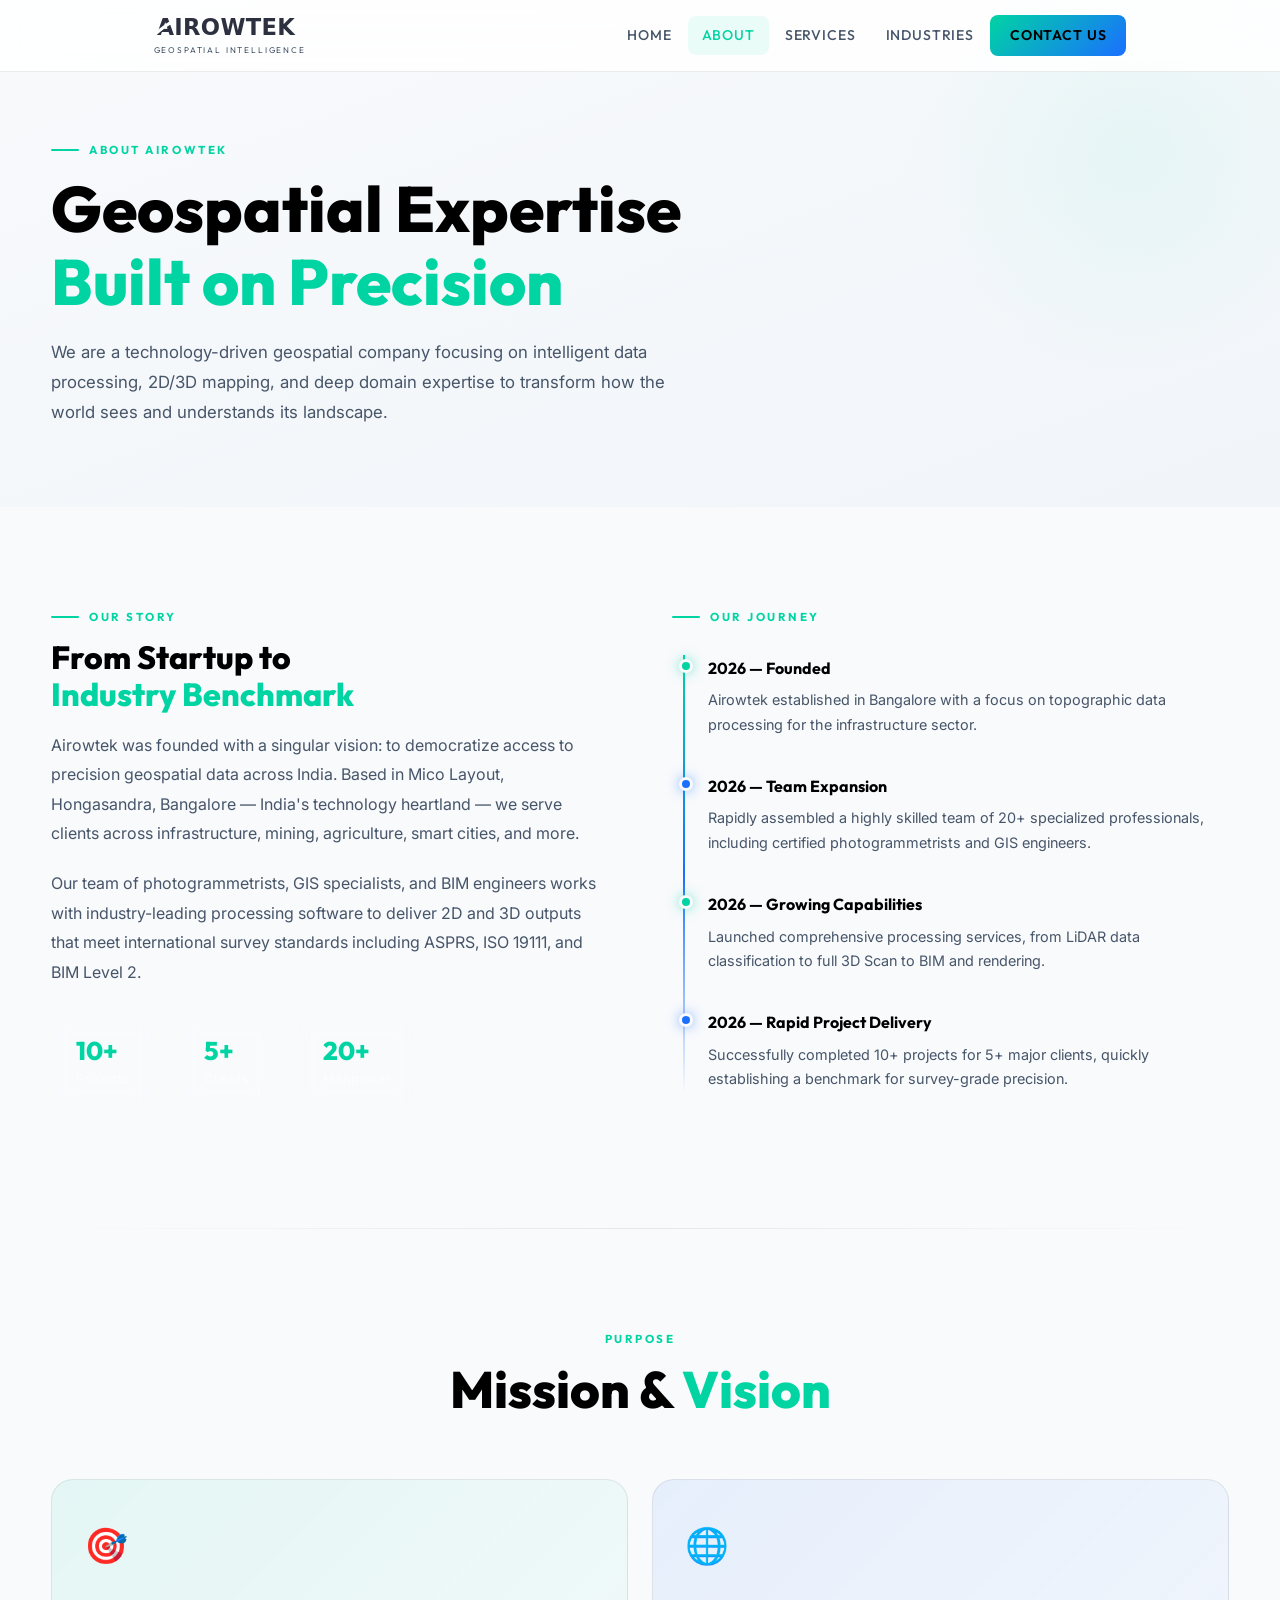
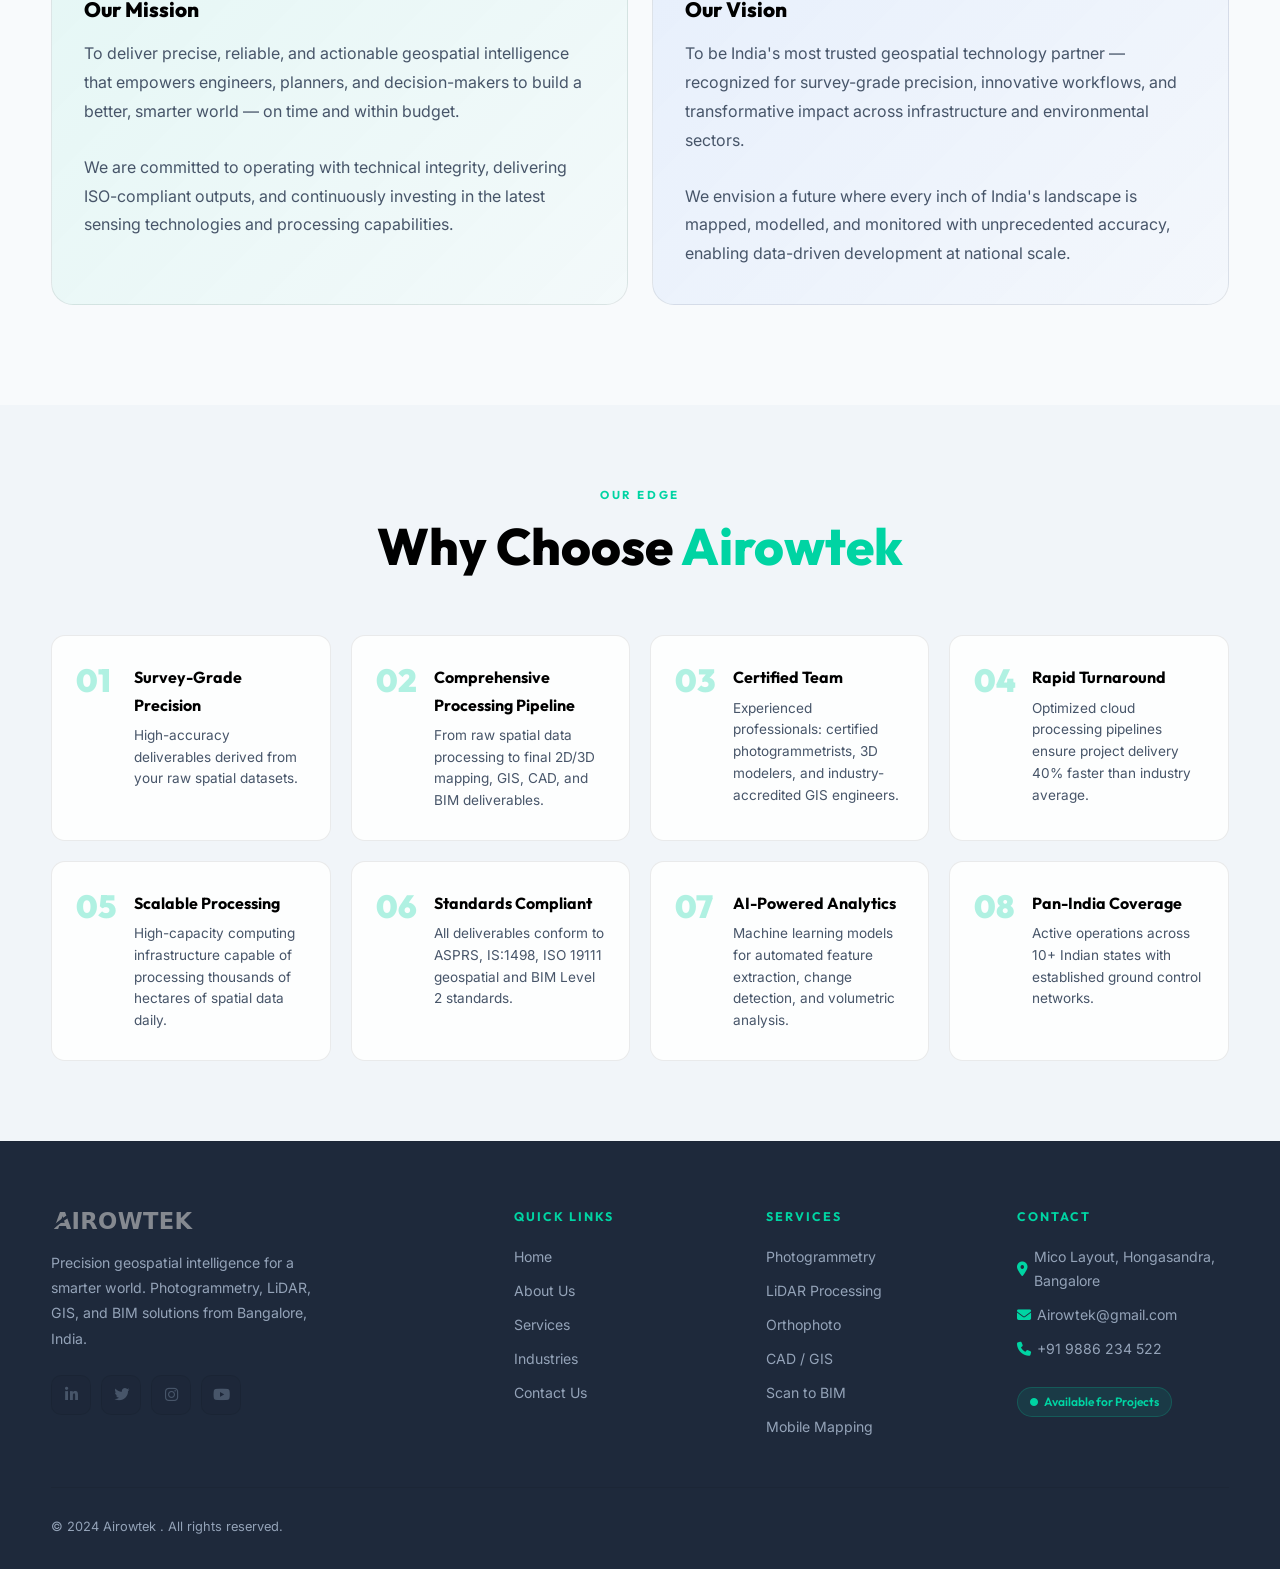
==== commit 54bcd844: "Add files via upload" ====
--- a/about.html
+++ b/about.html
@@ -4,7 +4,7 @@
 <head>
   <meta charset="UTF-8">
   <meta name="viewport" content="width=device-width, initial-scale=1.0">
-  <title>Airowtek Private Limited – Precision Geospatial Solutions</title>
+  <title>Airowtek – Precision Geospatial Solutions</title>
   <link rel="icon" type="image/svg+xml" href="asset/favicon.svg">
   <link rel="preconnect" href="https://fonts.googleapis.com">
   <link rel="preconnect" href="https://fonts.gstatic.com" crossorigin>
@@ -63,8 +63,9 @@
           <div class="section-tag">Our Story</div>
           <h2 class="section-title" style="font-size:2rem">From Startup to<br><span>Industry Benchmark</span></h2>
           <p style="color:var(--text-muted);line-height:1.85;margin-bottom:20px">
-            Airowtek Private Limited was founded with a singular vision: to democratize access to precision geospatial
-            data across India. Based in Mico Layout, Hongasandra, Bangalore — India's technology heartland — we serve clients across
+            Airowtek was founded with a singular vision: to democratize access to precision geospatial
+            data across India. Based in Mico Layout, Hongasandra, Bangalore — India's technology heartland — we serve
+            clients across
             infrastructure, mining, agriculture, smart cities, and more.
           </p>
           <p style="color:var(--text-muted);line-height:1.85;margin-bottom:32px">
@@ -223,10 +224,10 @@
     </section>
     <footer>
       <div class="footer-grid">
-      <div class="footer-brand">
-        <div class="logo" style="cursor:default">
-          <img src="asset/logo-footer.svg" alt="Airowtek" style="height: 28px;">
-        </div>
+        <div class="footer-brand">
+          <div class="logo" style="cursor:default">
+            <img src="asset/logo-footer.svg" alt="Airowtek" style="height: 28px;">
+          </div>
           <p>Precision geospatial intelligence for a smarter world. Photogrammetry, LiDAR, GIS, and BIM solutions from
             Bangalore, India.</p>
           <div class="footer-social">
@@ -260,7 +261,8 @@
         <div class="footer-col">
           <h4>Contact</h4>
           <ul>
-            <li><i class="fas fa-map-marker-alt" style="color:var(--green-primary)"></i> Mico Layout, Hongasandra, Bangalore</li>
+            <li><i class="fas fa-map-marker-alt" style="color:var(--green-primary)"></i> Mico Layout, Hongasandra,
+              Bangalore</li>
             <li><i class="fas fa-envelope" style="color:var(--green-primary)"></i> Airowtek@gmail.com</li>
             <li><i class="fas fa-phone" style="color:var(--green-primary)"></i> +91 9886 234 522</li>
             <li style="margin-top:16px"><span class="pill-green"><i class="fas fa-circle" style="font-size:0.5rem"></i>
@@ -269,7 +271,7 @@
         </div>
       </div>
       <div class="footer-bottom">
-        <p>© 2024 Airowtek Private Limited. All rights reserved.</p>
+        <p>© 2024 Airowtek . All rights reserved.</p>
       </div>
     </footer>
   </div>
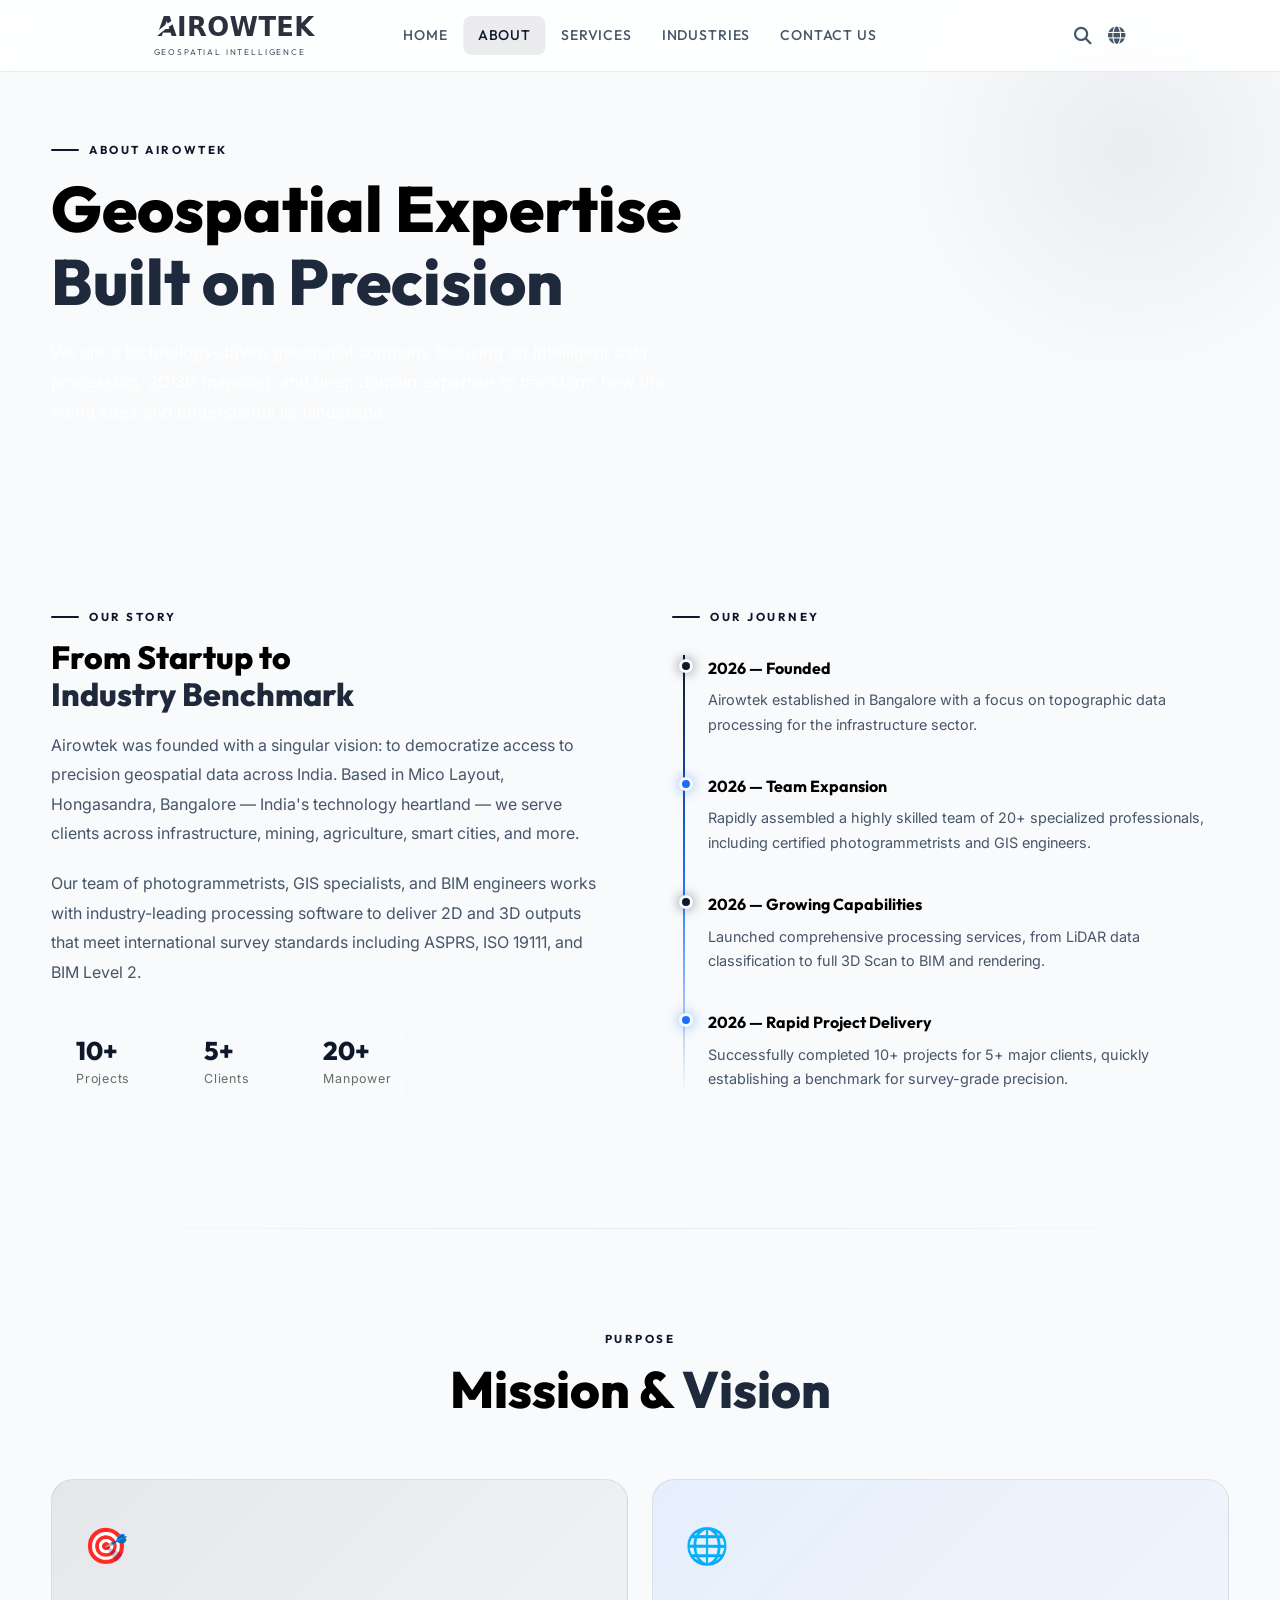
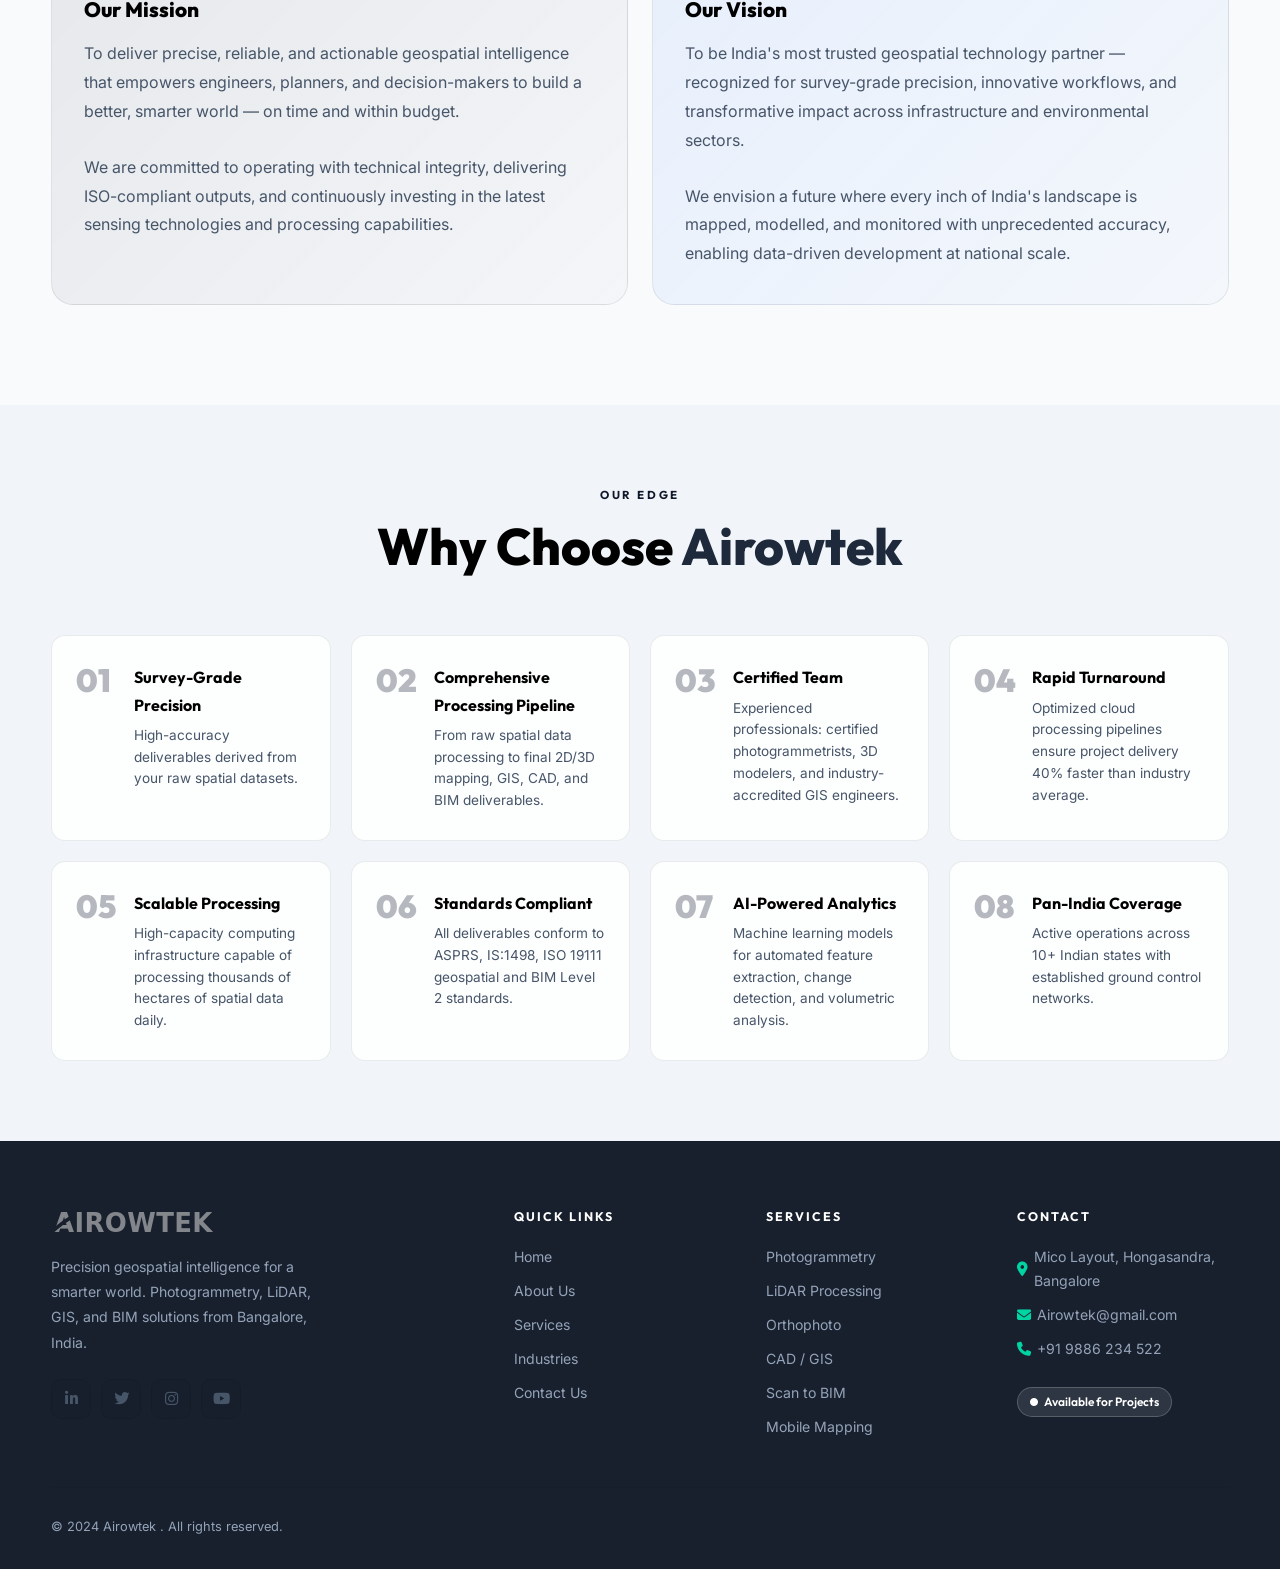
==== commit f26ba29a: "Add files via upload" ====
--- a/about.html
+++ b/about.html
@@ -16,12 +16,24 @@
 </head>
 
 <body>
+  <!-- Search Popup Overlay -->
+  <div class="search-overlay" id="searchOverlay">
+    <div class="search-popup">
+      <div class="search-header">
+        <i class="fas fa-search search-icon-input"></i>
+        <input type="text" id="searchInput" placeholder="Search services and industries..." autocomplete="off">
+        <button class="close-search" id="closeSearch">&times;</button>
+      </div>
+      <div class="search-results" id="searchResults">
+      </div>
+    </div>
+  </div>
 
   <div class="toast" id="toast">✓ Message sent successfully!</div>
   <nav id="navbar">
     <div class="logo" href="index.html" onclick="window.location.href='index.html'">
       <div style="display: flex; flex-direction: column; align-items: flex-start;">
-        <img src="asset/logo.svg" alt="Airowtek" style="height: 28px; margin-bottom: 2px;">
+        <img src="asset/logo.svg" alt="Airowtek" style="height: 32px; margin-bottom: 2px;">
         <span class="logo-sub" style="margin-top: 0;">Geospatial Intelligence</span>
       </div>
     </div>
@@ -30,7 +42,11 @@
       <a href="about.html" id="nav-about">About</a>
       <a href="services.html" id="nav-services">Services</a>
       <a href="industries.html" id="nav-industries">Industries</a>
-      <a href="contact.html" id="nav-contact" class="nav-cta">Contact Us</a>
+      <a href="contact.html" id="nav-contact">Contact Us</a>
+    </div>
+    <div class="nav-icons">
+      <a href="#" id="searchIcon"><i class="fas fa-search"></i></a>
+      <a href="#"><i class="fas fa-globe"></i></a>
     </div>
     <div class="hamburger" id="hamburger">
       <span></span><span></span><span></span>
@@ -226,7 +242,7 @@
       <div class="footer-grid">
         <div class="footer-brand">
           <div class="logo" style="cursor:default">
-            <img src="asset/logo-footer.svg" alt="Airowtek" style="height: 28px;">
+            <img src="asset/logo-footer.svg" alt="Airowtek" style="height: 32px;">
           </div>
           <p>Precision geospatial intelligence for a smarter world. Photogrammetry, LiDAR, GIS, and BIM solutions from
             Bangalore, India.</p>
@@ -250,21 +266,21 @@
         <div class="footer-col">
           <h4>Services</h4>
           <ul>
-            <li>Photogrammetry</li>
-            <li>LiDAR Processing</li>
-            <li>Orthophoto</li>
-            <li>CAD / GIS</li>
-            <li>Scan to BIM</li>
-            <li>Mobile Mapping</li>
+            <li><a href="services.html#photogrammetry">Photogrammetry</a></li>
+            <li><a href="services.html#lidar">LiDAR Processing</a></li>
+            <li><a href="services.html#orthophoto">Orthophoto</a></li>
+            <li><a href="services.html#cad-gis">CAD / GIS</a></li>
+            <li><a href="services.html#bim">Scan to BIM</a></li>
+            <li><a href="services.html#mobile-mapping">Mobile Mapping</a></li>
           </ul>
         </div>
         <div class="footer-col">
           <h4>Contact</h4>
           <ul>
-            <li><i class="fas fa-map-marker-alt" style="color:var(--green-primary)"></i> Mico Layout, Hongasandra,
+            <li><i class="fas fa-map-marker-alt" style="color:#00d4a3"></i> Mico Layout, Hongasandra,
               Bangalore</li>
-            <li><i class="fas fa-envelope" style="color:var(--green-primary)"></i> Airowtek@gmail.com</li>
-            <li><i class="fas fa-phone" style="color:var(--green-primary)"></i> +91 9886 234 522</li>
+            <li><i class="fas fa-envelope" style="color:#00d4a3"></i> Airowtek@gmail.com</li>
+            <li><i class="fas fa-phone" style="color:#00d4a3"></i> +91 9886 234 522</li>
             <li style="margin-top:16px"><span class="pill-green"><i class="fas fa-circle" style="font-size:0.5rem"></i>
                 Available for Projects</span></li>
           </ul>
@@ -281,4 +297,8 @@
   <script src="script.js"></script>
 </body>
 
-</html>+</html>
+
+
+
+
--- a/style.css
+++ b/style.css
@@ -10,9 +10,9 @@
 }
 
 :root {
-  --green-primary: #00d4a3;
-  --green-dark: #00a880;
-  --green-glow: #00ffcc;
+  --green-primary: #0f172a;
+  --green-dark: #020617;
+  --green-glow: #1e293b;
   --blue-primary: #1a6fff;
   --blue-dark: #0a3fa0;
   --blue-deep: #e2e8f0;
@@ -27,9 +27,9 @@
   --font-display: 'Outfit', sans-serif;
   --font-body: 'Inter', sans-serif;
   --transition: all 0.35s cubic-bezier(0.4, 0, 0.2, 1);
-  --shadow-glow: 0 8px 30px rgba(0, 212, 163, 0.15);
+  --shadow-glow: 0 8px 30px rgba(15, 23, 42, 0.15);
   --shadow-blue: 0 8px 30px rgba(26, 111, 255, 0.15);
-  --footer-bg: #1e293b;
+  --footer-bg: #18202e;
   --radius: 14px;
   --radius-lg: 22px;
 }
@@ -57,7 +57,7 @@
 }
 
 ::-webkit-scrollbar-thumb {
-  background: var(--green-primary);
+  background: #64748b;
   border-radius: 10px;
 }
 
@@ -143,6 +143,26 @@
   display: flex;
   align-items: center;
   gap: 2px;
+  position: absolute;
+  left: 50%;
+  transform: translateX(-50%);
+}
+
+.nav-icons {
+  display: flex;
+  align-items: center;
+  gap: 16px;
+}
+
+.nav-icons a {
+  color: var(--text-muted);
+  font-size: 1.1rem;
+  transition: var(--transition);
+  text-decoration: none;
+}
+
+.nav-icons a:hover {
+  color: #0f172a;
 }
 
 .nav-links a {
@@ -162,12 +182,12 @@
 .nav-links a:hover,
 .nav-links a.active {
   color: var(--green-primary);
-  background: rgba(0, 212, 163, 0.08);
+  background: rgba(15, 23, 42, 0.08);
 }
 
 .nav-cta {
   background: linear-gradient(135deg, var(--green-primary), var(--blue-primary)) !important;
-  color: #000000 !important;
+  color: #ffffff !important;
   padding: 9px 20px !important;
   border-radius: 8px !important;
   font-weight: 600 !important;
@@ -175,7 +195,7 @@
 
 .nav-cta:hover {
   transform: translateY(-1px);
-  box-shadow: 0 4px 20px rgba(0, 212, 163, 0.3) !important;
+  box-shadow: 0 4px 20px rgba(15, 23, 42, 0.3) !important;
 }
 
 .hamburger {
@@ -212,7 +232,7 @@
 .mobile-menu a:hover,
 .mobile-menu a.active {
   color: var(--green-primary);
-  background: rgba(0, 212, 163, 0.08);
+  background: rgba(15, 23, 42, 0.08);
 }
 
 /* ===================== BUTTONS ===================== */
@@ -235,14 +255,15 @@
 }
 
 .btn-primary {
-  background: linear-gradient(135deg, var(--green-primary) 0%, var(--green-dark) 100%);
-  color: #000000;
-  box-shadow: 0 4px 24px rgba(0, 212, 163, 0.3);
+  background: linear-gradient(135deg, #475569 0%, #334155 100%);
+  color: #ffffff;
+  box-shadow: 0 4px 24px rgba(71, 85, 105, 0.3);
 }
 
 .btn-primary:hover {
   transform: translateY(-2px);
-  box-shadow: 0 8px 36px rgba(0, 212, 163, 0.45);
+  box-shadow: 0 8px 36px rgba(71, 85, 105, 0.45);
+  background: linear-gradient(135deg, #334155 0%, #1e293b 100%);
 }
 
 .btn-outline {
@@ -254,7 +275,7 @@
 .btn-outline:hover {
   border-color: var(--green-primary);
   color: var(--green-primary);
-  background: rgba(0, 212, 163, 0.06);
+  background: rgba(15, 23, 42, 0.06);
   transform: translateY(-2px);
 }
 
@@ -296,12 +317,12 @@
 }
 
 .section-title span {
-  color: var(--green-primary);
+  color: #1e293b;
 }
 
 .section-lead {
   font-size: 1.05rem;
-  color: var(--text-muted);
+  color: #ffffff;
   max-width: 580px;
   line-height: 1.8;
 }
@@ -357,7 +378,7 @@
 }
 
 .card:hover {
-  border-color: rgba(0, 212, 163, 0.35);
+  border-color: rgba(15, 23, 42, 0.35);
   transform: translateY(-6px);
   box-shadow: var(--shadow-glow);
 }
@@ -374,10 +395,81 @@
   align-items: center;
   overflow: hidden;
   background-color: #040c1a;
-  background-image: linear-gradient(135deg, #060f1e 0%, #0a1f38 40%, #071c3f 70%, #060f1e 100%);
-}
-
-/* Animated geo background */
+}
+
+/* Slideshow background */
+.hero-slideshow-bg {
+  position: absolute;
+  inset: 0;
+  z-index: 0;
+  overflow: hidden;
+}
+
+.hero-slideshow-bg .slide {
+  position: absolute;
+  inset: 0;
+  background-size: cover;
+  background-position: center;
+  opacity: 0;
+  animation: slideAnimation 24s infinite;
+}
+
+.hero-slideshow-bg .slide-1 {
+  background-image: url('asset/geo_digital_earth_1790357543032.jpg');
+  animation-delay: 0s;
+}
+
+.hero-slideshow-bg .slide-2 {
+  background-image: url('asset/geo_topo_map_1790357554273.jpg');
+  animation-delay: 6s;
+}
+
+.hero-slideshow-bg .slide-3 {
+  background-image: url('asset/geo_lidar_city_1790357566794.jpg');
+  animation-delay: 12s;
+}
+
+.hero-slideshow-bg .slide-4 {
+  background-image: url('asset/geo_satellite_night_1790357579976.jpg');
+  animation-delay: 18s;
+}
+
+@keyframes slideAnimation {
+  0% {
+    opacity: 0;
+    transform: scale(1.05);
+  }
+
+  5% {
+    opacity: 0.6;
+    transform: scale(1.03);
+  }
+
+  25% {
+    opacity: 0.6;
+    transform: scale(1.01);
+  }
+
+  30% {
+    opacity: 0;
+    transform: scale(1);
+  }
+
+  100% {
+    opacity: 0;
+    transform: scale(1);
+  }
+}
+
+/* Dark overlay on top of video */
+.hero-video-overlay {
+  position: absolute;
+  inset: 0;
+  z-index: 1;
+  background: linear-gradient(135deg, rgba(4, 12, 26, 0.7) 0%, rgba(10, 31, 56, 0.5) 50%, rgba(4, 12, 26, 0.75) 100%);
+}
+
+/* Animated geo background (kept as secondary layer) */
 .hero-bg {
   position: absolute;
   inset: 0;
@@ -389,7 +481,7 @@
   position: absolute;
   inset: 0;
   background: radial-gradient(ellipse 80% 60% at 70% 40%, rgba(26, 111, 255, 0.08) 0%, transparent 60%),
-    radial-gradient(ellipse 60% 80% at 20% 70%, rgba(0, 212, 163, 0.06) 0%, transparent 55%);
+    radial-gradient(ellipse 60% 80% at 20% 70%, rgba(15, 23, 42, 0.06) 0%, transparent 55%);
 }
 
 /* SVG grid overlay */
@@ -421,8 +513,8 @@
   letter-spacing: 0.26em;
   text-transform: uppercase;
   color: var(--green-primary);
-  background: rgba(0, 212, 163, 0.08);
-  border: 1px solid rgba(0, 212, 163, 0.22);
+  background: rgba(15, 23, 42, 0.08);
+  border: 1px solid rgba(15, 23, 42, 0.22);
   padding: 8px 18px;
   border-radius: 100px;
   margin-bottom: 28px;
@@ -472,7 +564,7 @@
   font-family: var(--font-display);
   font-size: clamp(1.4rem, 2.5vw, 2rem);
   font-weight: 300;
-  color: rgba(255, 255, 255, 0.55);
+  color: rgba(255, 255, 255);
   margin-bottom: 28px;
   letter-spacing: 0.04em;
 }
@@ -517,7 +609,7 @@
 
 .stat-card .label {
   font-size: 0.78rem;
-  color: rgba(255, 255, 255, 0.6);
+  color: rgba(4, 14, 8, 0.6);
   margin-top: 4px;
   letter-spacing: 0.06em;
 }
@@ -604,7 +696,7 @@
   width: 48px;
   height: 48px;
   flex-shrink: 0;
-  background: rgba(0, 212, 163, 0.1);
+  background: rgba(15, 23, 42, 0.1);
   border: 1px solid var(--border);
   border-radius: 12px;
   display: flex;
@@ -660,7 +752,7 @@
 }
 
 .srv-card:hover {
-  border-color: rgba(0, 212, 163, 0.3);
+  border-color: rgba(15, 23, 42, 0.3);
   transform: translateY(-5px);
   box-shadow: var(--shadow-glow);
 }
@@ -672,6 +764,15 @@
 .srv-icon {
   font-size: 2rem;
   margin-bottom: 14px;
+}
+
+.srv-img {
+  width: calc(100% + 48px);
+  margin: -28px -24px 20px -24px;
+  height: 200px;
+  object-fit: cover;
+  border-radius: var(--radius) var(--radius) 0 0;
+  display: block;
 }
 
 .srv-card h3 {
@@ -750,11 +851,11 @@
 
 /* CTA Section */
 .cta-section {
-  margin: 0 4% 80px;
-  background: linear-gradient(135deg, var(--navy-light) 0%, rgba(26, 111, 255, 0.12) 50%, rgba(0, 212, 163, 0.08) 100%);
-  border: 1px solid var(--border);
-  border-radius: var(--radius-lg);
-  padding: 72px 60px;
+  margin: 0 0 80px 0;
+  background: linear-gradient(135deg, var(--navy-light) 0%, rgba(26, 111, 255, 0.12) 50%, rgba(15, 23, 42, 0.08) 100%);
+  border-top: 1px solid var(--border);
+  border-bottom: 1px solid var(--border);
+  padding: 72px 20px;
   text-align: center;
   position: relative;
   overflow: hidden;
@@ -768,7 +869,7 @@
   width: 200px;
   height: 200px;
   border-radius: 50%;
-  background: radial-gradient(circle, rgba(0, 212, 163, 0.12), transparent 70%);
+  background: radial-gradient(circle, rgba(15, 23, 42, 0.12), transparent 70%);
 }
 
 .cta-section::after {
@@ -785,7 +886,7 @@
 /* ===================== ABOUT PAGE ===================== */
 .about-hero {
   padding: 140px 4% 80px;
-  background: linear-gradient(160deg, var(--navy) 0%, var(--navy-mid) 100%);
+  background: url('asset/aboutus.jpg') center/cover no-repeat;
   position: relative;
   overflow: hidden;
 }
@@ -798,7 +899,7 @@
   width: 500px;
   height: 500px;
   border-radius: 50%;
-  background: radial-gradient(circle, rgba(0, 212, 163, 0.06), transparent 65%);
+  background: radial-gradient(circle, rgba(15, 23, 42, 0.06), transparent 65%);
 }
 
 .about-grid {
@@ -835,7 +936,7 @@
   border-radius: 50%;
   background: var(--green-primary);
   border: 3px solid var(--navy);
-  box-shadow: 0 0 12px rgba(0, 212, 163, 0.5);
+  box-shadow: 0 0 12px rgba(15, 23, 42, 0.5);
 }
 
 .tl-item h4 {
@@ -866,7 +967,7 @@
 }
 
 .mv-card.mission {
-  background: linear-gradient(135deg, rgba(0, 212, 163, 0.08), rgba(0, 212, 163, 0.02));
+  background: linear-gradient(135deg, rgba(15, 23, 42, 0.08), rgba(15, 23, 42, 0.02));
 }
 
 .mv-card.vision {
@@ -909,7 +1010,7 @@
 }
 
 .why-item:hover {
-  border-color: rgba(0, 212, 163, 0.3);
+  border-color: rgba(15, 23, 42, 0.3);
   transform: translateY(-3px);
 }
 
@@ -917,7 +1018,7 @@
   font-family: var(--font-display);
   font-size: 2rem;
   font-weight: 900;
-  color: rgba(0, 212, 163, 0.3);
+  color: rgba(15, 23, 42, 0.3);
   line-height: 1;
   flex-shrink: 0;
   min-width: 42px;
@@ -946,7 +1047,7 @@
 /* ===================== SERVICES PAGE ===================== */
 .services-hero {
   padding: 140px 4% 80px;
-  background: linear-gradient(160deg, var(--navy) 0%, var(--navy-mid) 100%);
+  background: url('asset/services.png') center/cover no-repeat;
   position: relative;
 }
 
@@ -1004,7 +1105,7 @@
   font-family: var(--font-display);
   font-size: 4rem;
   font-weight: 900;
-  color: rgba(0, 212, 163, 0.08);
+  color: rgba(15, 23, 42, 0.08);
   line-height: 1;
   margin-bottom: -10px;
 }
@@ -1018,7 +1119,7 @@
 }
 
 .service-name span {
-  color: var(--green-primary);
+  color: #1e293b;
 }
 
 .service-desc {
@@ -1042,9 +1143,9 @@
   text-transform: uppercase;
   padding: 6px 14px;
   border-radius: 100px;
-  background: rgba(0, 212, 163, 0.1);
+  background: rgba(15, 23, 42, 0.1);
   color: var(--green-primary);
-  border: 1px solid rgba(0, 212, 163, 0.2);
+  border: 1px solid rgba(15, 23, 42, 0.2);
 }
 
 .tag.blue {
@@ -1075,9 +1176,13 @@
 }
 
 /* ===================== INDUSTRIES PAGE ===================== */
+
+
+
 .ind-hero {
   padding: 140px 4% 80px;
-  background: linear-gradient(160deg, var(--navy) 0%, var(--navy-mid) 100%);
+  background: url('asset/industries.png') center/cover no-repeat;
+  position: relative;
 }
 
 .ind-grid {
@@ -1101,7 +1206,7 @@
 .ind-card:hover {
   transform: translateY(-8px);
   box-shadow: var(--shadow-glow);
-  border-color: rgba(0, 212, 163, 0.3);
+  border-color: rgba(15, 23, 42, 0.3);
 }
 
 .ind-card-visual {
@@ -1149,15 +1254,17 @@
   text-transform: uppercase;
   padding: 4px 10px;
   border-radius: 100px;
-  background: rgba(0, 212, 163, 0.08);
+  background: rgba(15, 23, 42, 0.08);
   color: var(--green-primary);
-  border: 1px solid rgba(0, 212, 163, 0.15);
+  border: 1px solid rgba(15, 23, 42, 0.15);
 }
 
 /* ===================== CONTACT PAGE ===================== */
 .contact-hero {
   padding: 140px 4% 80px;
-  background: linear-gradient(160deg, var(--navy) 0%, var(--navy-mid) 100%);
+  background: url('asset/contact.jpg') center/cover no-repeat;
+  position: relative;
+  overflow: hidden;
 }
 
 .contact-layout {
@@ -1202,7 +1309,7 @@
   width: 42px;
   height: 42px;
   flex-shrink: 0;
-  background: rgba(0, 212, 163, 0.1);
+  background: rgba(15, 23, 42, 0.1);
   border: 1px solid var(--border);
   border-radius: 10px;
   display: flex;
@@ -1254,7 +1361,7 @@
 
 .social-btn:hover {
   background: rgba(0, 212, 163, 0.1);
-  color: var(--green-primary);
+  color: #00d4a3;
   border-color: rgba(0, 212, 163, 0.3);
 }
 
@@ -1326,8 +1433,8 @@
 .form-group select,
 .form-group textarea:focus {
   border-color: var(--green-primary);
-  background: rgba(0, 212, 163, 0.04);
-  box-shadow: 0 0 0 3px rgba(0, 212, 163, 0.08);
+  background: rgba(15, 23, 42, 0.04);
+  box-shadow: 0 0 0 3px rgba(15, 23, 42, 0.08);
 }
 
 .form-group select option {
@@ -1401,7 +1508,7 @@
   font-weight: 700;
   letter-spacing: 0.16em;
   text-transform: uppercase;
-  color: var(--green-primary);
+  color: #ffffff;
   margin-bottom: 18px;
 }
 
@@ -1425,7 +1532,7 @@
 }
 
 .footer-col ul li a:hover {
-  color: var(--green-primary);
+  color: #00d4a3;
   padding-left: 4px;
 }
 
@@ -1452,7 +1559,7 @@
 }
 
 .footer-bottom a {
-  color: var(--green-primary);
+  color: #00d4a3;
   text-decoration: none;
 }
 
@@ -1484,9 +1591,9 @@
   display: inline-flex;
   align-items: center;
   gap: 6px;
-  background: rgba(0, 212, 163, 0.1);
-  color: var(--green-primary);
-  border: 1px solid rgba(0, 212, 163, 0.2);
+  background: rgba(255, 255, 255, 0.1);
+  color: #ffffff;
+  border: 1px solid rgba(255, 255, 255, 0.2);
   padding: 4px 12px;
   border-radius: 100px;
   font-size: 0.75rem;
@@ -1587,6 +1694,7 @@
     opacity: 0;
     transform: translateY(-10px);
   }
+
   to {
     opacity: 1;
     transform: translateY(0);
@@ -1628,7 +1736,8 @@
     padding: 0 5%;
   }
 
-  .nav-links {
+  .nav-links,
+  .nav-icons {
     display: none;
   }
 
@@ -1673,7 +1782,7 @@
   /* CTA */
   .cta-section {
     padding: 48px 28px;
-    margin: 0 5% 60px;
+    margin: 0 0 60px 0;
   }
 
   /* Geo float */
@@ -1815,7 +1924,7 @@
 
   .cta-section {
     padding: 36px 20px;
-    margin: 0 4% 48px;
+    margin: 0 0 48px 0;
   }
 
   .cta-section .btn {
@@ -1874,4 +1983,113 @@
   .map-wrap {
     margin: 0 auto 48px;
   }
+}
+
+/* ===================== SEARCH POPUP ===================== */
+.search-overlay {
+  position: fixed;
+  top: 0;
+  left: 0;
+  width: 100vw;
+  height: 100vh;
+  background: rgba(0, 0, 0, 0.6);
+  backdrop-filter: blur(5px);
+  z-index: 2000;
+  display: flex;
+  justify-content: center;
+  align-items: flex-start;
+  padding-top: 10vh;
+  opacity: 0;
+  visibility: hidden;
+  transition: all 0.3s ease;
+}
+
+.search-overlay.active {
+  opacity: 1;
+  visibility: visible;
+}
+
+.search-popup {
+  background: #ffffff;
+  width: 90%;
+  max-width: 600px;
+  border-radius: var(--radius);
+  box-shadow: 0 10px 40px rgba(0, 0, 0, 0.2);
+  overflow: hidden;
+  transform: translateY(-20px);
+  transition: all 0.3s ease;
+}
+
+.search-overlay.active .search-popup {
+  transform: translateY(0);
+}
+
+.search-header {
+  display: flex;
+  align-items: center;
+  padding: 15px 20px;
+  border-bottom: 1px solid var(--border);
+}
+
+.search-icon-input {
+  color: var(--text-muted);
+  font-size: 1.2rem;
+  margin-right: 15px;
+}
+
+#searchInput {
+  flex: 1;
+  border: none;
+  outline: none;
+  font-size: 1.1rem;
+  font-family: var(--font-body);
+  color: #000000;
+}
+
+.close-search {
+  background: none;
+  border: none;
+  font-size: 1.8rem;
+  color: var(--text-muted);
+  cursor: pointer;
+  transition: var(--transition);
+}
+
+.close-search:hover {
+  color: #000000;
+}
+
+.search-results {
+  max-height: 400px;
+  overflow-y: auto;
+}
+
+.search-result-item {
+  display: block;
+  padding: 15px 20px;
+  text-decoration: none;
+  color: #000000;
+  border-bottom: 1px solid var(--border);
+  transition: var(--transition);
+}
+
+.search-result-item:last-child {
+  border-bottom: none;
+}
+
+.search-result-item:hover {
+  background: rgba(0, 212, 163, 0.08);
+  padding-left: 25px;
+}
+
+.search-result-title {
+  font-weight: 600;
+  margin-bottom: 4px;
+}
+
+.search-result-category {
+  font-size: 0.8rem;
+  color: var(--text-muted);
+  text-transform: uppercase;
+  letter-spacing: 0.05em;
 }
